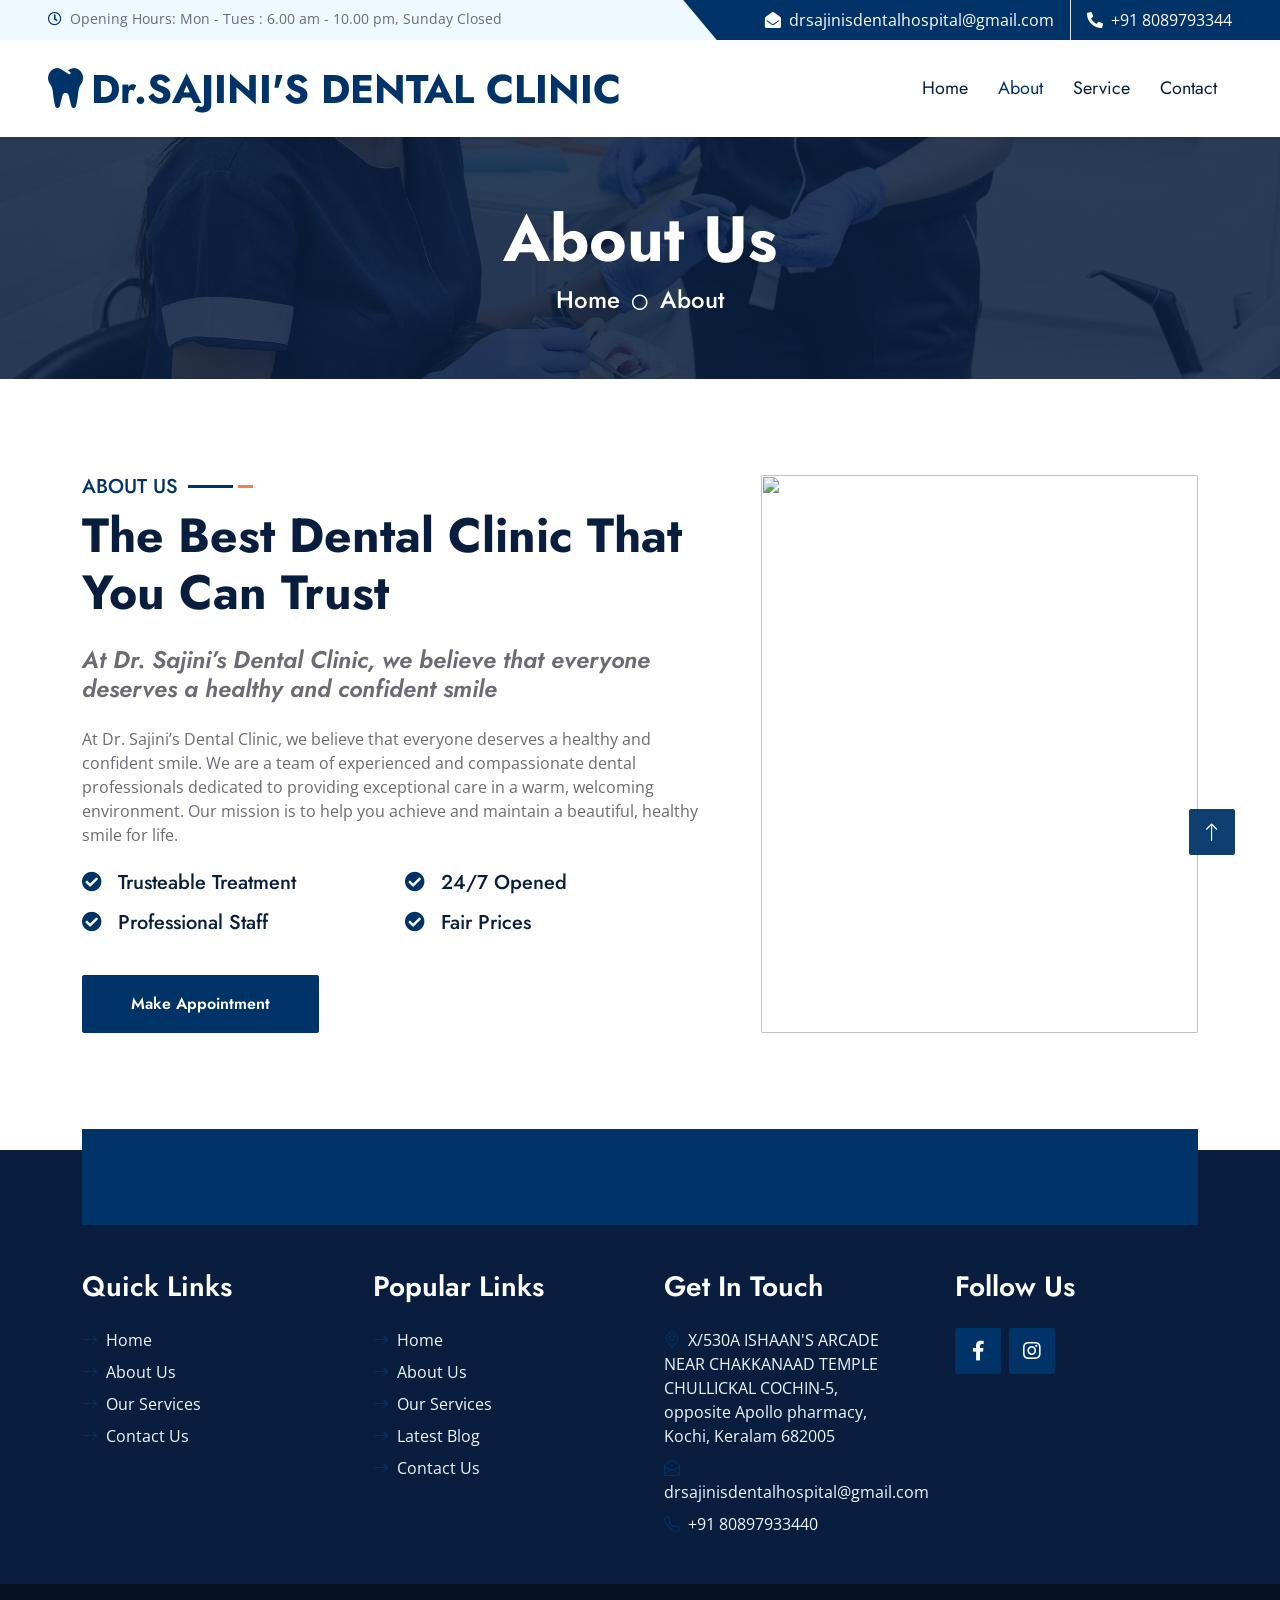
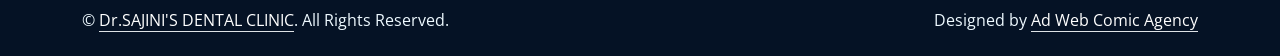
==== about.html @ d495fc93 "Add files via upload" ====
<!DOCTYPE html>
<html lang="en">

<head>
    <meta charset="utf-8">
    <title>Dr.SAJINI'S DENTAL CLINIC - Dental Clinic </title>
    <meta content="width=device-width, initial-scale=1.0" name="viewport">
    <meta content="Free HTML Templates" name="keywords">
    <meta content="Free HTML Templates" name="description">

    <!-- Favicon -->
    <link href="img/favicon.ico" rel="icon">

    <!-- Google Web Fonts -->
    <link rel="preconnect" href="https://fonts.gstatic.com">
    <link href="https://fonts.googleapis.com/css2?family=Jost:wght@500;600;700&family=Open+Sans:wght@400;600&display=swap" rel="stylesheet"> 

    <!-- Icon Font Stylesheet -->
    <link href="https://cdnjs.cloudflare.com/ajax/libs/font-awesome/5.10.0/css/all.min.css" rel="stylesheet">
    <link href="https://cdn.jsdelivr.net/npm/bootstrap-icons@1.4.1/font/bootstrap-icons.css" rel="stylesheet">

    <!-- Libraries Stylesheet -->
    <link href="lib/animate/animate.min.css" rel="stylesheet">

    <!-- Customized Bootstrap Stylesheet -->
    <link href="css/bootstrap.min.css" rel="stylesheet">

    <!-- Template Stylesheet -->
    <link href="css/style.css" rel="stylesheet">
</head>

<body>
    <!-- Spinner Start -->
    <div id="spinner" class="show bg-white position-fixed translate-middle w-100 vh-100 top-50 start-50 d-flex align-items-center justify-content-center">
        <div class="spinner-grow text-primary m-1" role="status">
            <span class="sr-only">Loading...</span>
        </div>
        <div class="spinner-grow text-dark m-1" role="status">
            <span class="sr-only">Loading...</span>
        </div>
        <div class="spinner-grow text-secondary m-1" role="status">
            <span class="sr-only">Loading...</span>
        </div>
    </div>
    <!-- Spinner End -->


    <!-- Topbar Start -->
    <div class="container-fluid bg-light ps-5 pe-0 d-none d-lg-block">
        <div class="row gx-0">
            <div class="col-md-6 text-center text-lg-start mb-2 mb-lg-0">
                <div class="d-inline-flex align-items-center">
                    <small class="py-2"><i class="far fa-clock text-primary me-2"></i>Opening Hours: Mon - Tues : 6.00 am - 10.00 pm, Sunday Closed </small>
                </div>
            </div>
            <div class="col-md-6 text-center text-lg-end">
                <div class="position-relative d-inline-flex align-items-center bg-primary text-white top-shape px-5">
                    <div class="me-3 pe-3 border-end py-2">
                        <p class="m-0"><i class="fa fa-envelope-open me-2"></i>drsajinisdentalhospital@gmail.com</p>
                    </div>
                    <div class="py-2">
                        <p class="m-0"><i class="fa fa-phone-alt me-2"></i>+91 8089793344</p>
                    </div>
                </div>
            </div>
        </div>
    </div>
    <!-- Topbar End -->


    <!-- Navbar Start -->
    <nav class="navbar navbar-expand-lg bg-white navbar-light shadow-sm px-5 py-3 py-lg-0">
        <a href="index.html" class="navbar-brand p-0">
            <h1 class="m-0 text-primary"><i class="fa fa-tooth me-2"></i>Dr.SAJINI'S DENTAL CLINIC</h1>
        </a>
        <button class="navbar-toggler" type="button" data-bs-toggle="collapse" data-bs-target="#navbarCollapse">
            <span class="navbar-toggler-icon"></span>
        </button>
        <div class="collapse navbar-collapse" id="navbarCollapse">
            <div class="navbar-nav ms-auto py-0">
                <a href="index.html" class="nav-item nav-link">Home</a>
                <a href="about.html" class="nav-item nav-link active">About</a>
                <a href="service.html" class="nav-item nav-link">Service</a>
                   
                <a href="contact.html" class="nav-item nav-link">Contact</a>
            </div>
               
        </div>
    </nav>
    <!-- Navbar End -->


    <!-- Hero Start -->
    <div class="container-fluid bg-primary py-5 hero-header mb-5">
        <div class="row py-3">
            <div class="col-12 text-center">
                <h1 class="display-3 text-white animated zoomIn">About Us</h1>
                <a href="" class="h4 text-white">Home</a>
                <i class="far fa-circle text-white px-2"></i>
                <a href="" class="h4 text-white">About</a>
            </div>
        </div>
    </div>
    <!-- Hero End -->


    <!-- About Start -->
    <div class="container-fluid py-5 wow fadeInUp" data-wow-delay="0.1s">
        <div class="container">
            <div class="row g-5">
                <div class="col-lg-7">
                    <div class="section-title mb-4">
                        <h5 class="position-relative d-inline-block text-primary text-uppercase">About Us</h5>
                        <h1 class="display-5 mb-0">The   Best Dental Clinic That You Can Trust</h1>
                    </div>
                    <h4 class="text-body fst-italic mb-4">At Dr. Sajini’s Dental Clinic, we believe that everyone deserves a healthy and confident smile</h4>
                    <p class="mb-4">At Dr. Sajini’s Dental Clinic, we believe that everyone deserves a healthy and confident smile. We are a team of experienced and compassionate dental professionals dedicated to providing exceptional care in a warm, welcoming environment. Our mission is to help you achieve and maintain a beautiful, healthy smile for life.</p>
                    <div class="row g-3">
                        <div class="col-sm-6 wow zoomIn" data-wow-delay="0.3s">
                            <h5 class="mb-3"><i class="fa fa-check-circle text-primary me-3"></i>Trusteable Treatment</h5>
                            <h5 class="mb-3"><i class="fa fa-check-circle text-primary me-3"></i>Professional Staff</h5>
                        </div>
                        <div class="col-sm-6 wow zoomIn" data-wow-delay="0.6s">
                            <h5 class="mb-3"><i class="fa fa-check-circle text-primary me-3"></i>24/7 Opened</h5>
                            <h5 class="mb-3"><i class="fa fa-check-circle text-primary me-3"></i>Fair Prices</h5>
                        </div>
                    </div>
                    <a href="https://wa.me/918089793344" class="btn btn-primary py-3 px-5 mt-4 wow zoomIn" data-wow-delay="0.6s">Make Appointment</a>
                </div>
                <div class="col-lg-5" style="min-height: 500px;">
                    <div class="position-relative h-100">
                        <img class="position-absolute w-100 h-100 rounded wow zoomIn" data-wow-delay="0.9s" src="img/about.jpg" style="object-fit: cover;">
                    </div>
                </div>
            </div>
        </div>
    </div>
    <!-- About End -->
    
<!-- Newsletter Start -->
<div class="container-fluid position-relative pt-5 wow fadeInUp" data-wow-delay="0.1s" style="z-index: 1;">
    <div class="container">
        <div class="bg-primary p-5">
          
        </div>
    </div>
</div>
<!-- Newsletter End -->
    
    

    <!-- Footer Start -->
    <div class="container-fluid bg-dark text-light py-5 wow fadeInUp" data-wow-delay="0.3s" style="margin-top: -75px;">
        <div class="container pt-5">
            <div class="row g-5 pt-4">
                <div class="col-lg-3 col-md-6">
                    <h3 class="text-white mb-4">Quick Links</h3>
                    <div class="d-flex flex-column justify-content-start">
                        <a class="text-light mb-2" href="#"><i class="bi bi-arrow-right text-primary me-2"></i>Home</a>
                        <a class="text-light mb-2" href="#"><i class="bi bi-arrow-right text-primary me-2"></i>About Us</a>
                        <a class="text-light mb-2" href="#"><i class="bi bi-arrow-right text-primary me-2"></i>Our Services</a>
                       
                        <a class="text-light" href="#"><i class="bi bi-arrow-right text-primary me-2"></i>Contact Us</a>
                    </div>  
                </div>
                <div class="col-lg-3 col-md-6">
                    <h3 class="text-white mb-4">Popular Links</h3>
                    <div class="d-flex flex-column justify-content-start">
                        <a class="text-light mb-2" href="#"><i class="bi bi-arrow-right text-primary me-2"></i>Home</a>
                        <a class="text-light mb-2" href="#"><i class="bi bi-arrow-right text-primary me-2"></i>About Us</a>
                        <a class="text-light mb-2" href="#"><i class="bi bi-arrow-right text-primary me-2"></i>Our Services</a>
                        <a class="text-light mb-2" href="#"><i class="bi bi-arrow-right text-primary me-2"></i>Latest Blog</a>
                        <a class="text-light" href="#"><i class="bi bi-arrow-right text-primary me-2"></i>Contact Us</a>
                    </div>
                </div>
                <div class="col-lg-3 col-md-6">
                    <h3 class="text-white mb-4">Get In Touch</h3>
                    <p class="mb-2"><i class="bi bi-geo-alt text-primary me-2"></i>X/530A ISHAAN'S ARCADE NEAR CHAKKANAAD TEMPLE CHULLICKAL COCHIN-5, opposite Apollo pharmacy, Kochi, Keralam 682005</p>
                    <p class="mb-2"><i class="bi bi-envelope-open text-primary me-2"></i>drsajinisdentalhospital@gmail.com</p>
                    <p class="mb-0"><i class="bi bi-telephone text-primary me-2"></i>+91 80897933440</p>
                </div>
                <div class="col-lg-3 col-md-6">
                    <h3 class="text-white mb-4">Follow Us</h3>
                    <div class="d-flex">
                             
                        <a class="btn btn-lg btn-primary btn-lg-square rounded me-2" href="https://www.facebook.com/share/p/1PBkSRDroV/"><i class="fab fa-facebook-f fw-normal"></i></a>
                                   
                        <a class="btn btn-lg btn-primary btn-lg-square rounded" href="https://www.instagram.com/dr_sajinis_dentalclinic"><i class="fab fa-instagram fw-normal"></i></a>
                    </div>
                </div>
            </div>
        </div>
    </div>
    <div class="container-fluid text-light py-4" style="background: #051225;">
        <div class="container">
            <div class="row g-0">
                <div class="col-md-6 text-center text-md-start">
                    <p class="mb-md-0">&copy; <a class="text-white border-bottom" href="#">Dr.SAJINI'S DENTAL CLINIC</a>. All Rights Reserved.</p>
                </div>
                <div class="col-md-6 text-center text-md-end">
                    <!--/*** The author’s attribution link below must remain intact on your website. ***/-->
                    <!--/*** If you wish to remove this credit link, please purchase the Pro Version from https://adwebcomicagency.vercel.app/ . ***/-->
                    <p class="mb-0">Designed by <a class="text-white border-bottom" href="https://adwebcomicagency.vercel.app/">Ad Web Comic Agency</a></p>
                </div>
            </div>
        </div>
    </div>
    <!-- Footer End -->


    <!-- Back to Top -->
    <a href="#" class="btn btn-lg btn-primary btn-lg-square rounded back-to-top"><i class="bi bi-arrow-up"></i></a>


    <!-- JavaScript Libraries -->
    <script src="https://code.jquery.com/jquery-3.4.1.min.js"></script>
    <script src="https://cdn.jsdelivr.net/npm/bootstrap@5.0.0/dist/js/bootstrap.bundle.min.js"></script>
    <script src="lib/wow/wow.min.js"></script>
    <script src="lib/easing/easing.min.js"></script>
    <script src="lib/waypoints/waypoints.min.js"></script>

    <!-- Template Javascript -->
    <script src="js/main.js"></script>
</body>

</html>
---- css/style.css ----
/********** Template CSS **********/
:root {
    --primary: #003368;
    --secondary: #F57E57;
    --light: #EEF9FF;
    --dark: #091E3E;
}

h1,
h2,
.font-weight-bold {
    font-weight: 700 !important;
}

h3,
h4,
.font-weight-semi-bold {
    font-weight: 600 !important;
}

h5,
h6,
.font-weight-medium {
    font-weight: 500 !important;
}

.btn {
    font-family: 'Jost', sans-serif;
    font-weight: 600;
    transition: .5s;
}

.btn-primary,
.btn-secondary {
    color: #FFFFFF;
}

.btn-primary:hover {
    background: var(--secondary);
    border-color: var(--secondary);
}

.btn-secondary:hover {
    background: var(--primary);
    border-color: var(--primary);
}

.btn-square {
    width: 36px;
    height: 36px;
}

.btn-sm-square {
    width: 28px;
    height: 28px;
}

.btn-lg-square {
    width: 46px;
    height: 46px;
}

.btn-square,
.btn-sm-square,
.btn-lg-square {
    padding-left: 0;
    padding-right: 0;
    text-align: center;
}

#spinner {
    opacity: 0;
    visibility: hidden;
    transition: opacity .5s ease-out, visibility 0s linear .5s;
    z-index: 99999;
}

#spinner.show {
    transition: opacity .5s ease-out, visibility 0s linear 0s;
    visibility: visible;
    opacity: 1;
}

.back-to-top {
    position: fixed;
    display: none;
    right: 45px;
    bottom: 45px;
    z-index: 99;
}

.top-shape::before {
    position: absolute;
    content: "";
    width: 35px;
    height: 100%;
    top: 0;
    left: -17px;
    background: var(--primary);
    transform: skew(40deg);
}

.navbar-light .navbar-nav .nav-link {
    font-family: 'Jost', sans-serif;
    padding: 35px 15px;
    font-size: 18px;
    color: var(--dark);
    outline: none;
    transition: .5s;
}

.sticky-top.navbar-light .navbar-nav .nav-link {
    padding: 20px 15px;
}

.navbar-light .navbar-nav .nav-link:hover,
.navbar-light .navbar-nav .nav-link.active {
    color: var(--primary);
}

@media (max-width: 991.98px) {
    .navbar-light .navbar-nav .nav-link,
    .sticky-top.navbar-light .navbar-nav .nav-link {
        padding: 10px 0;
    }
}

.carousel-caption {
    top: 0;
    left: 0;
    right: 0;
    bottom: 0;
    background: rgba(9, 30, 62, .85);
    z-index: 1;
}

@media (max-width: 576px) {
    .carousel-caption h5 {
        font-size: 14px;
        font-weight: 500 !important;
    }

    .carousel-caption h1 {
        font-size: 30px;
        font-weight: 600 !important;
    }
}

.carousel-control-prev,
.carousel-control-next {
    width: 10%;
}

.carousel-control-prev-icon,
.carousel-control-next-icon {
    width: 3rem;
    height: 3rem;
}

.section-title h5::before {
    position: absolute;
    content: "";
    width: 45px;
    height: 3px;
    right: -55px;
    bottom: 11px;
    background: var(--primary);
}

.section-title h5::after {
    position: absolute;
    content: "";
    width: 15px;
    height: 3px;
    right: -75px;
    bottom: 11px;
    background: var(--secondary);
}

.hero-header {
    background: linear-gradient(rgba(9, 30, 62, .85), rgba(9, 30, 62, .85)), url(../img/carousel-1.jpg) center center no-repeat;
    background-size: cover;
}

.service-item img,
.service-item .bg-light,
.service-item .bg-light h5,
.team-item .team-text {
    transition: .5s;
}

.service-item:hover img {
    transform: scale(1.15);
}

.team-item .team-text::after,
.service-item .bg-light::after {
    position: absolute;
    content: "";
    top: 50%;
    bottom: 0;
    left: 15px;
    right: 15px;
    border-radius:100px / 15px;
    box-shadow: 0 0 15px rgba(0, 0, 0, .7);
    opacity: 0;
    transition: .5s;
    z-index: -1;
}

.team-item:hover .team-text::after,
.service-item:hover .bg-light::after {
    opacity: 1;
}
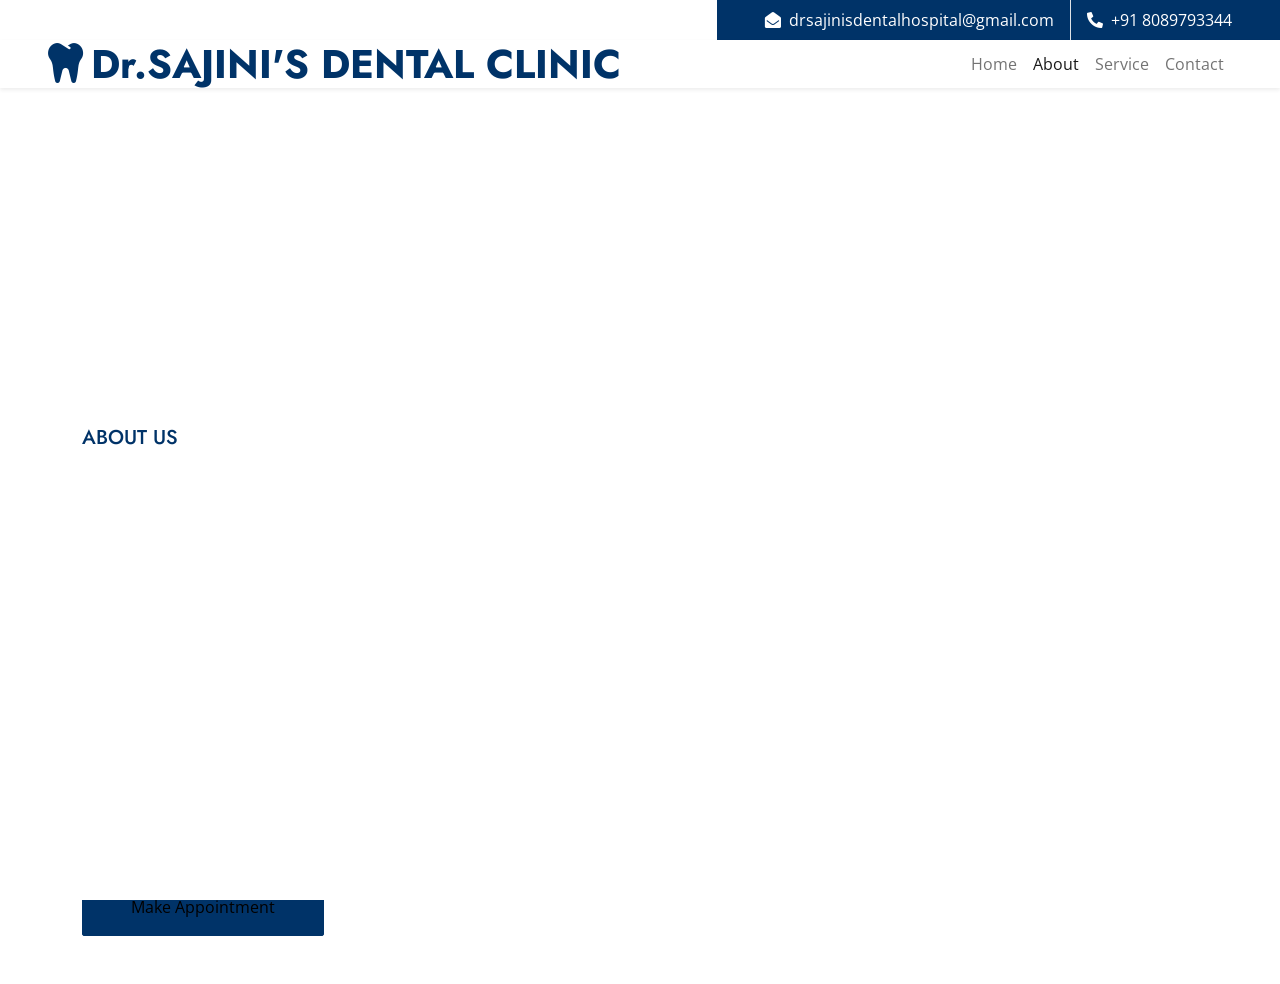
==== commit 9d4487c3: "Improve mobile responsiveness and fix broken image references for the dental clinic site." ====
--- a/about.html
+++ b/about.html
@@ -1,226 +1,148 @@
-<!DOCTYPE html>
-<html lang="en">
-
-<head>
-    <meta charset="utf-8">
-    <title>Dr.SAJINI'S DENTAL CLINIC - Dental Clinic </title>
-    <meta content="width=device-width, initial-scale=1.0" name="viewport">
-    <meta content="Free HTML Templates" name="keywords">
-    <meta content="Free HTML Templates" name="description">
-
-    <!-- Favicon -->
-    <link href="img/favicon.ico" rel="icon">
-
-    <!-- Google Web Fonts -->
-    <link rel="preconnect" href="https://fonts.gstatic.com">
-    <link href="https://fonts.googleapis.com/css2?family=Jost:wght@500;600;700&family=Open+Sans:wght@400;600&display=swap" rel="stylesheet"> 
-
-    <!-- Icon Font Stylesheet -->
-    <link href="https://cdnjs.cloudflare.com/ajax/libs/font-awesome/5.10.0/css/all.min.css" rel="stylesheet">
-    <link href="https://cdn.jsdelivr.net/npm/bootstrap-icons@1.4.1/font/bootstrap-icons.css" rel="stylesheet">
-
-    <!-- Libraries Stylesheet -->
-    <link href="lib/animate/animate.min.css" rel="stylesheet">
-
-    <!-- Customized Bootstrap Stylesheet -->
-    <link href="css/bootstrap.min.css" rel="stylesheet">
-
-    <!-- Template Stylesheet -->
-    <link href="css/style.css" rel="stylesheet">
-</head>
-
-<body>
-    <!-- Spinner Start -->
-    <div id="spinner" class="show bg-white position-fixed translate-middle w-100 vh-100 top-50 start-50 d-flex align-items-center justify-content-center">
-        <div class="spinner-grow text-primary m-1" role="status">
-            <span class="sr-only">Loading...</span>
-        </div>
-        <div class="spinner-grow text-dark m-1" role="status">
-            <span class="sr-only">Loading...</span>
-        </div>
-        <div class="spinner-grow text-secondary m-1" role="status">
-            <span class="sr-only">Loading...</span>
-        </div>
-    </div>
-    <!-- Spinner End -->
-
-
-    <!-- Topbar Start -->
-    <div class="container-fluid bg-light ps-5 pe-0 d-none d-lg-block">
-        <div class="row gx-0">
-            <div class="col-md-6 text-center text-lg-start mb-2 mb-lg-0">
-                <div class="d-inline-flex align-items-center">
-                    <small class="py-2"><i class="far fa-clock text-primary me-2"></i>Opening Hours: Mon - Tues : 6.00 am - 10.00 pm, Sunday Closed </small>
-                </div>
-            </div>
-            <div class="col-md-6 text-center text-lg-end">
-                <div class="position-relative d-inline-flex align-items-center bg-primary text-white top-shape px-5">
-                    <div class="me-3 pe-3 border-end py-2">
-                        <p class="m-0"><i class="fa fa-envelope-open me-2"></i>drsajinisdentalhospital@gmail.com</p>
-                    </div>
-                    <div class="py-2">
-                        <p class="m-0"><i class="fa fa-phone-alt me-2"></i>+91 8089793344</p>
-                    </div>
-                </div>
-            </div>
-        </div>
-    </div>
-    <!-- Topbar End -->
-
-
-    <!-- Navbar Start -->
-    <nav class="navbar navbar-expand-lg bg-white navbar-light shadow-sm px-5 py-3 py-lg-0">
-        <a href="index.html" class="navbar-brand p-0">
-            <h1 class="m-0 text-primary"><i class="fa fa-tooth me-2"></i>Dr.SAJINI'S DENTAL CLINIC</h1>
-        </a>
-        <button class="navbar-toggler" type="button" data-bs-toggle="collapse" data-bs-target="#navbarCollapse">
-            <span class="navbar-toggler-icon"></span>
-        </button>
-        <div class="collapse navbar-collapse" id="navbarCollapse">
-            <div class="navbar-nav ms-auto py-0">
-                <a href="index.html" class="nav-item nav-link">Home</a>
-                <a href="about.html" class="nav-item nav-link active">About</a>
-                <a href="service.html" class="nav-item nav-link">Service</a>
-                   
-                <a href="contact.html" class="nav-item nav-link">Contact</a>
-            </div>
-               
-        </div>
-    </nav>
-    <!-- Navbar End -->
-
-
-    <!-- Hero Start -->
-    <div class="container-fluid bg-primary py-5 hero-header mb-5">
-        <div class="row py-3">
-            <div class="col-12 text-center">
-                <h1 class="display-3 text-white animated zoomIn">About Us</h1>
-                <a href="" class="h4 text-white">Home</a>
-                <i class="far fa-circle text-white px-2"></i>
-                <a href="" class="h4 text-white">About</a>
-            </div>
-        </div>
-    </div>
-    <!-- Hero End -->
-
-
-    <!-- About Start -->
-    <div class="container-fluid py-5 wow fadeInUp" data-wow-delay="0.1s">
-        <div class="container">
-            <div class="row g-5">
-                <div class="col-lg-7">
-                    <div class="section-title mb-4">
-                        <h5 class="position-relative d-inline-block text-primary text-uppercase">About Us</h5>
-                        <h1 class="display-5 mb-0">The   Best Dental Clinic That You Can Trust</h1>
-                    </div>
-                    <h4 class="text-body fst-italic mb-4">At Dr. Sajini’s Dental Clinic, we believe that everyone deserves a healthy and confident smile</h4>
-                    <p class="mb-4">At Dr. Sajini’s Dental Clinic, we believe that everyone deserves a healthy and confident smile. We are a team of experienced and compassionate dental professionals dedicated to providing exceptional care in a warm, welcoming environment. Our mission is to help you achieve and maintain a beautiful, healthy smile for life.</p>
-                    <div class="row g-3">
-                        <div class="col-sm-6 wow zoomIn" data-wow-delay="0.3s">
-                            <h5 class="mb-3"><i class="fa fa-check-circle text-primary me-3"></i>Trusteable Treatment</h5>
-                            <h5 class="mb-3"><i class="fa fa-check-circle text-primary me-3"></i>Professional Staff</h5>
-                        </div>
-                        <div class="col-sm-6 wow zoomIn" data-wow-delay="0.6s">
-                            <h5 class="mb-3"><i class="fa fa-check-circle text-primary me-3"></i>24/7 Opened</h5>
-                            <h5 class="mb-3"><i class="fa fa-check-circle text-primary me-3"></i>Fair Prices</h5>
-                        </div>
-                    </div>
-                    <a href="https://wa.me/918089793344" class="btn btn-primary py-3 px-5 mt-4 wow zoomIn" data-wow-delay="0.6s">Make Appointment</a>
-                </div>
-                <div class="col-lg-5" style="min-height: 500px;">
-                    <div class="position-relative h-100">
-                        <img class="position-absolute w-100 h-100 rounded wow zoomIn" data-wow-delay="0.9s" src="img/about.jpg" style="object-fit: cover;">
-                    </div>
-                </div>
-            </div>
-        </div>
-    </div>
-    <!-- About End -->
-    
-<!-- Newsletter Start -->
-<div class="container-fluid position-relative pt-5 wow fadeInUp" data-wow-delay="0.1s" style="z-index: 1;">
-    <div class="container">
-        <div class="bg-primary p-5">
-          
-        </div>
-    </div>
-</div>
-<!-- Newsletter End -->
-    
-    
-
-    <!-- Footer Start -->
-    <div class="container-fluid bg-dark text-light py-5 wow fadeInUp" data-wow-delay="0.3s" style="margin-top: -75px;">
-        <div class="container pt-5">
-            <div class="row g-5 pt-4">
-                <div class="col-lg-3 col-md-6">
-                    <h3 class="text-white mb-4">Quick Links</h3>
-                    <div class="d-flex flex-column justify-content-start">
-                        <a class="text-light mb-2" href="#"><i class="bi bi-arrow-right text-primary me-2"></i>Home</a>
-                        <a class="text-light mb-2" href="#"><i class="bi bi-arrow-right text-primary me-2"></i>About Us</a>
-                        <a class="text-light mb-2" href="#"><i class="bi bi-arrow-right text-primary me-2"></i>Our Services</a>
-                       
-                        <a class="text-light" href="#"><i class="bi bi-arrow-right text-primary me-2"></i>Contact Us</a>
-                    </div>  
-                </div>
-                <div class="col-lg-3 col-md-6">
-                    <h3 class="text-white mb-4">Popular Links</h3>
-                    <div class="d-flex flex-column justify-content-start">
-                        <a class="text-light mb-2" href="#"><i class="bi bi-arrow-right text-primary me-2"></i>Home</a>
-                        <a class="text-light mb-2" href="#"><i class="bi bi-arrow-right text-primary me-2"></i>About Us</a>
-                        <a class="text-light mb-2" href="#"><i class="bi bi-arrow-right text-primary me-2"></i>Our Services</a>
-                        <a class="text-light mb-2" href="#"><i class="bi bi-arrow-right text-primary me-2"></i>Latest Blog</a>
-                        <a class="text-light" href="#"><i class="bi bi-arrow-right text-primary me-2"></i>Contact Us</a>
-                    </div>
-                </div>
-                <div class="col-lg-3 col-md-6">
-                    <h3 class="text-white mb-4">Get In Touch</h3>
-                    <p class="mb-2"><i class="bi bi-geo-alt text-primary me-2"></i>X/530A ISHAAN'S ARCADE NEAR CHAKKANAAD TEMPLE CHULLICKAL COCHIN-5, opposite Apollo pharmacy, Kochi, Keralam 682005</p>
-                    <p class="mb-2"><i class="bi bi-envelope-open text-primary me-2"></i>drsajinisdentalhospital@gmail.com</p>
-                    <p class="mb-0"><i class="bi bi-telephone text-primary me-2"></i>+91 80897933440</p>
-                </div>
-                <div class="col-lg-3 col-md-6">
-                    <h3 class="text-white mb-4">Follow Us</h3>
-                    <div class="d-flex">
-                             
-                        <a class="btn btn-lg btn-primary btn-lg-square rounded me-2" href="https://www.facebook.com/share/p/1PBkSRDroV/"><i class="fab fa-facebook-f fw-normal"></i></a>
-                                   
-                        <a class="btn btn-lg btn-primary btn-lg-square rounded" href="https://www.instagram.com/dr_sajinis_dentalclinic"><i class="fab fa-instagram fw-normal"></i></a>
-                    </div>
-                </div>
-            </div>
-        </div>
-    </div>
-    <div class="container-fluid text-light py-4" style="background: #051225;">
-        <div class="container">
-            <div class="row g-0">
-                <div class="col-md-6 text-center text-md-start">
-                    <p class="mb-md-0">&copy; <a class="text-white border-bottom" href="#">Dr.SAJINI'S DENTAL CLINIC</a>. All Rights Reserved.</p>
-                </div>
-                <div class="col-md-6 text-center text-md-end">
-                    <!--/*** The author’s attribution link below must remain intact on your website. ***/-->
-                    <!--/*** If you wish to remove this credit link, please purchase the Pro Version from https://adwebcomicagency.vercel.app/ . ***/-->
-                    <p class="mb-0">Designed by <a class="text-white border-bottom" href="https://adwebcomicagency.vercel.app/">Ad Web Comic Agency</a></p>
-                </div>
-            </div>
-        </div>
-    </div>
-    <!-- Footer End -->
-
-
-    <!-- Back to Top -->
-    <a href="#" class="btn btn-lg btn-primary btn-lg-square rounded back-to-top"><i class="bi bi-arrow-up"></i></a>
-
-
-    <!-- JavaScript Libraries -->
-    <script src="https://code.jquery.com/jquery-3.4.1.min.js"></script>
-    <script src="https://cdn.jsdelivr.net/npm/bootstrap@5.0.0/dist/js/bootstrap.bundle.min.js"></script>
-    <script src="lib/wow/wow.min.js"></script>
-    <script src="lib/easing/easing.min.js"></script>
-    <script src="lib/waypoints/waypoints.min.js"></script>
-
-    <!-- Template Javascript -->
-    <script src="js/main.js"></script>
-</body>
-
-</html>+<!DOCTYPE html>
+<html lang="en">
+
+<head>
+    <meta charset="utf-8">
+    <title>Dr.SAJINI'S DENTAL CLINIC - Dental Clinic </title>
+    <meta content="width=device-width, initial-scale=1.0" name="viewport">
+    <meta content="Free HTML Templates" name="keywords">
+    <meta content="Free HTML Templates" name="description">
+
+    <!-- Favicon -->
+    <link href="img/favicon.ico" rel="icon">
+
+    <!-- Google Web Fonts -->
+    <link rel="preconnect" href="https://fonts.gstatic.com">
+    <link href="https://fonts.googleapis.com/css2?family=Jost:wght@500;600;700&family=Open+Sans:wght@400;600&display=swap" rel="stylesheet"> 
+
+    <!-- Icon Font Stylesheet -->
+    <link href="https://cdnjs.cloudflare.com/ajax/libs/font-awesome/5.10.0/css/all.min.css" rel="stylesheet">
+    <link href="https://cdn.jsdelivr.net/npm/bootstrap-icons@1.4.1/font/bootstrap-icons.css" rel="stylesheet">
+
+    <!-- Libraries Stylesheet -->
+    <link href="lib/animate/animate.min.css" rel="stylesheet">
+
+    <!-- Customized Bootstrap Stylesheet -->
+    <link href="css/bootstrap.min.css" rel="stylesheet">
+
+    <!-- Template Stylesheet -->
+    <link href="css/style.css" rel="stylesheet">
+</head>
+
+<body>
+    <!-- Spinner Start -->
+    <div id="spinner" class="show bg-white position-fixed translate-middle w-100 vh-100 top-50 start-50 d-flex align-items-center justify-content-center">
+        <div class="spinner-grow text-primary m-1" role="status">
+            <span class="sr-only">Loading...</span>
+        </div>
+        <div class="spinner-grow text-dark m-1" role="status">
+            <span class="sr-only">Loading...</span>
+        </div>
+        <div class="spinner-grow text-secondary m-1" role="status">
+            <span class="sr-only">Loading...</span>
+        </div>
+    </div>
+    <!-- Spinner End -->
+
+
+    <!-- Topbar Start -->
+    <div class="container-fluid bg-light ps-5 pe-0 d-none d-lg-block">
+        <div class="row gx-0">
+            <div class="col-md-6 text-center text-lg-start mb-2 mb-lg-0">
+                <div class="d-inline-flex align-items-center">
+                    <small class="py-2"><i class="far fa-clock text-primary me-2"></i>Opening Hours: Mon - Tues : 6.00 am - 10.00 pm, Sunday Closed </small>
+                </div>
+            </div>
+            <div class="col-md-6 text-center text-lg-end">
+                <div class="position-relative d-inline-flex align-items-center bg-primary text-white top-shape px-5">
+                    <div class="me-3 pe-3 border-end py-2">
+                        <p class="m-0"><i class="fa fa-envelope-open me-2"></i>drsajinisdentalhospital@gmail.com</p>
+                    </div>
+                    <div class="py-2">
+                        <p class="m-0"><i class="fa fa-phone-alt me-2"></i>+91 8089793344</p>
+                    </div>
+                </div>
+            </div>
+        </div>
+    </div>
+    <!-- Topbar End -->
+
+
+    <!-- Navbar Start -->
+    <nav class="navbar navbar-expand-lg bg-white navbar-light shadow-sm px-5 py-3 py-lg-0">
+        <a href="index.html" class="navbar-brand p-0">
+            <h1 class="m-0 text-primary"><i class="fa fa-tooth me-2"></i>Dr.SAJINI'S DENTAL CLINIC</h1>
+        </a>
+        <button class="navbar-toggler" type="button" data-bs-toggle="collapse" data-bs-target="#navbarCollapse" aria-label="Toggle navigation">
+            <span class="navbar-toggler-icon"></span>
+        </button>
+        <div class="collapse navbar-collapse" id="navbarCollapse">
+            <div class="navbar-nav ms-auto py-0">
+                <a href="index.html" class="nav-item nav-link">Home</a>
+                <a href="about.html" class="nav-item nav-link active">About</a>
+                <a href="service.html" class="nav-item nav-link">Service</a>
+
+                <a href="contact.html" class="nav-item nav-link">Contact</a>
+            </div>
+
+        </div>
+    </nav>
+    <!-- Navbar End -->
+
+
+    <!-- Hero Start -->
+    <div class="container-fluid bg-primary py-5 hero-header mb-5">
+        <div class="row py-3">
+            <div class="col-12 text-center">
+                <h1 class="display-3 text-white animated zoomIn">About Us</h1>
+                <a href="index.html" class="h4 text-white">Home</a>
+                <i class="far fa-circle text-white px-2"></i>
+                <a href="about.html" class="h4 text-white">About</a>
+            </div>
+        </div>
+    </div>
+    <!-- Hero End -->
+
+
+    <!-- About Start -->
+    <div class="container-fluid py-5 wow fadeInUp" data-wow-delay="0.1s">
+        <div class="container">
+            <div class="row g-5 align-items-center">
+                <div class="col-lg-7">
+                    <div class="section-title mb-4">
+                        <h5 class="position-relative d-inline-block text-primary text-uppercase">About Us</h5>
+                        <h1 class="display-5 mb-0">The Best Dental Clinic That You Can Trust</h1>
+                    </div>
+                    <h4 class="text-body fst-italic mb-4">At Dr. Sajini’s Dental Clinic, we believe that everyone deserves a healthy and confident smile</h4>
+                    <p class="mb-4">At Dr. Sajini’s Dental Clinic, we believe that everyone deserves a healthy and confident smile. We are a team of experienced and compassionate dental professionals dedicated to providing gentle, personalized care for the entire family.</p>
+                    <div class="row g-3">
+                        <div class="col-sm-6 wow zoomIn" data-wow-delay="0.3s">
+                            <h5 class="mb-3"><i class="fa fa-check-circle text-primary me-3"></i>Trusteable Treatment</h5>
+                            <h5 class="mb-3"><i class="fa fa-check-circle text-primary me-3"></i>Professional Staff</h5>
+                        </div>
+                        <div class="col-sm-6 wow zoomIn" data-wow-delay="0.6s">
+                            <h5 class="mb-3"><i class="fa fa-check-circle text-primary me-3"></i>24/7 Opened</h5>
+                            <h5 class="mb-3"><i class="fa fa-check-circle text-primary me-3"></i>Fair Prices</h5>
+                        </div>
+                    </div>
+                    <a href="https://wa.me/918089793344" class="btn btn-primary py-3 px-5 mt-4 wow zoomIn" data-wow-delay="0.6s">Make Appointment</a>
+                </div>
+                <div class="col-lg-5" style="min-height: 500px;">
+                    <div class="position-relative h-100">
+                        <img class="position-absolute w-100 h-100 rounded wow zoomIn" data-wow-delay="0.9s" src="img/about.JPG" style="object-fit: cover;" alt="Dental clinic team" loading="lazy">
+                    </div>
+                </div>
+            </div>
+        </div>
+    </div>
+    <!-- About End -->
+
+    <script src="https://code.jquery.com/jquery-3.4.1.min.js"></script>
+    <script src="https://cdn.jsdelivr.net/npm/bootstrap@5.0.0/dist/js/bootstrap.bundle.min.js"></script>
+    <script src="lib/wow/wow.min.js"></script>
+    <script src="lib/easing/easing.min.js"></script>
+    <script src="lib/waypoints/waypoints.min.js"></script>
+    <script src="js/main.js"></script>
+</body>
+
+</html>
--- a/css/style.css
+++ b/css/style.css
@@ -1,214 +1,144 @@
-/********** Template CSS **********/
-:root {
-    --primary: #003368;
-    --secondary: #F57E57;
-    --light: #EEF9FF;
-    --dark: #091E3E;
-}
-
-h1,
-h2,
-.font-weight-bold {
-    font-weight: 700 !important;
-}
-
-h3,
-h4,
-.font-weight-semi-bold {
-    font-weight: 600 !important;
-}
-
-h5,
-h6,
-.font-weight-medium {
-    font-weight: 500 !important;
-}
-
-.btn {
-    font-family: 'Jost', sans-serif;
-    font-weight: 600;
-    transition: .5s;
-}
-
-.btn-primary,
-.btn-secondary {
-    color: #FFFFFF;
-}
-
-.btn-primary:hover {
-    background: var(--secondary);
-    border-color: var(--secondary);
-}
-
-.btn-secondary:hover {
-    background: var(--primary);
-    border-color: var(--primary);
-}
-
-.btn-square {
-    width: 36px;
-    height: 36px;
-}
-
-.btn-sm-square {
-    width: 28px;
-    height: 28px;
-}
-
-.btn-lg-square {
-    width: 46px;
-    height: 46px;
-}
-
-.btn-square,
-.btn-sm-square,
-.btn-lg-square {
-    padding-left: 0;
-    padding-right: 0;
-    text-align: center;
-}
-
-#spinner {
-    opacity: 0;
-    visibility: hidden;
-    transition: opacity .5s ease-out, visibility 0s linear .5s;
-    z-index: 99999;
-}
-
-#spinner.show {
-    transition: opacity .5s ease-out, visibility 0s linear 0s;
-    visibility: visible;
-    opacity: 1;
-}
-
-.back-to-top {
-    position: fixed;
-    display: none;
-    right: 45px;
-    bottom: 45px;
-    z-index: 99;
-}
-
-.top-shape::before {
-    position: absolute;
-    content: "";
-    width: 35px;
-    height: 100%;
-    top: 0;
-    left: -17px;
-    background: var(--primary);
-    transform: skew(40deg);
-}
-
-.navbar-light .navbar-nav .nav-link {
-    font-family: 'Jost', sans-serif;
-    padding: 35px 15px;
-    font-size: 18px;
-    color: var(--dark);
-    outline: none;
-    transition: .5s;
-}
-
-.sticky-top.navbar-light .navbar-nav .nav-link {
-    padding: 20px 15px;
-}
-
-.navbar-light .navbar-nav .nav-link:hover,
-.navbar-light .navbar-nav .nav-link.active {
-    color: var(--primary);
-}
-
-@media (max-width: 991.98px) {
-    .navbar-light .navbar-nav .nav-link,
-    .sticky-top.navbar-light .navbar-nav .nav-link {
-        padding: 10px 0;
-    }
-}
-
-.carousel-caption {
-    top: 0;
-    left: 0;
-    right: 0;
-    bottom: 0;
-    background: rgba(9, 30, 62, .85);
-    z-index: 1;
-}
-
-@media (max-width: 576px) {
-    .carousel-caption h5 {
-        font-size: 14px;
-        font-weight: 500 !important;
-    }
-
-    .carousel-caption h1 {
-        font-size: 30px;
-        font-weight: 600 !important;
-    }
-}
-
-.carousel-control-prev,
-.carousel-control-next {
-    width: 10%;
-}
-
-.carousel-control-prev-icon,
-.carousel-control-next-icon {
-    width: 3rem;
-    height: 3rem;
-}
-
-.section-title h5::before {
-    position: absolute;
-    content: "";
-    width: 45px;
-    height: 3px;
-    right: -55px;
-    bottom: 11px;
-    background: var(--primary);
-}
-
-.section-title h5::after {
-    position: absolute;
-    content: "";
-    width: 15px;
-    height: 3px;
-    right: -75px;
-    bottom: 11px;
-    background: var(--secondary);
-}
-
-.hero-header {
-    background: linear-gradient(rgba(9, 30, 62, .85), rgba(9, 30, 62, .85)), url(../img/carousel-1.jpg) center center no-repeat;
-    background-size: cover;
-}
-
-.service-item img,
-.service-item .bg-light,
-.service-item .bg-light h5,
-.team-item .team-text {
-    transition: .5s;
-}
-
-.service-item:hover img {
-    transform: scale(1.15);
-}
-
-.team-item .team-text::after,
-.service-item .bg-light::after {
-    position: absolute;
-    content: "";
-    top: 50%;
-    bottom: 0;
-    left: 15px;
-    right: 15px;
-    border-radius:100px / 15px;
-    box-shadow: 0 0 15px rgba(0, 0, 0, .7);
-    opacity: 0;
-    transition: .5s;
-    z-index: -1;
-}
-
-.team-item:hover .team-text::after,
-.service-item:hover .bg-light::after {
-    opacity: 1;
-}+ /********** Template CSS **********/
+ :root {
+     --primary: #003368;
+     --secondary: #F57E57;
+     --light: #EEF9FF;
+     --dark: #091E3E;
+ }
++
++img,
++iframe,
++video,
++svg {
++    display: block;
++    max-width: 100%;
++    height: auto;
++}
++
++body {
++    overflow-x: hidden;
++}
++
++.navbar-brand {
++    white-space: normal;
++}
++
++.navbar-brand h1 {
++    font-size: clamp(1.1rem, 2vw, 2rem);
++    line-height: 1.2;
++    word-break: break-word;
++}
++
++.carousel-caption .p-3 {
++    max-width: 900px;
++    padding: 1.25rem !important;
++}
++
++.btn {
++    white-space: normal;
++}
+ 
+ h1,
+ h2,
+ .font-weight-bold {
+     font-weight: 700 !important;
+ }
+@@
+ .hero-header {
+     background: linear-gradient(rgba(9, 30, 62, .85), rgba(9, 30, 62, .85)), url(../img/carousel-1.jpg) center center no-repeat;
+     background-size: cover;
+ }
+@@
+ .team-item:hover .team-text::after,
+ .service-item:hover .bg-light::after {
+     opacity: 1;
+ }
++
++@media (max-width: 991.98px) {
++    .navbar {
++        padding: 1rem 0.75rem;
++    }
++
++    .navbar-brand {
++        width: 100%;
++    }
++
++    .navbar-light .navbar-nav .nav-link,
++    .sticky-top.navbar-light .navbar-nav .nav-link {
++        padding: 10px 0;
++    }
++
++    .top-shape {
++        display: none;
++    }
++
++    .carousel-caption {
++        padding: 0.75rem;
++    }
++}
++
++@media (max-width: 767.98px) {
++    .navbar-brand h1 {
++        font-size: 1.1rem;
++    }
++
++    .display-1 {
++        font-size: clamp(2.1rem, 9vw, 3.5rem) !important;
++    }
++
++    .display-5,
++    .display-6 {
++        font-size: clamp(1.8rem, 7vw, 2.8rem) !important;
++    }
++
++    .carousel-caption .p-3 {
++        padding: 0.75rem !important;
++    }
++
++    .carousel-caption .btn {
++        display: block;
++        width: 100%;
++        margin: 0 0 0.75rem 0 !important;
++    }
++
++    .section-title h5 {
++        font-size: 0.9rem;
++    }
++
++    .service-item .bg-light,
++    .team-item .team-text {
++        box-shadow: none;
++    }
++
++    .back-to-top {
++        right: 20px;
++        bottom: 20px;
++    }
++}
++
++@media (max-width: 575.98px) {
++    .container-fluid.bg-light.ps-5.pe-0.d-none.d-lg-block {
++        display: none !important;
++    }
++
++    .carousel-caption h5 {
++        font-size: 0.9rem;
++    }
++
++    .carousel-caption h1 {
++        font-size: clamp(1.7rem, 8vw, 2.6rem) !important;
++    }
++
++    .nav-item {
++        font-size: 0.95rem;
++    }
++
++    .btn {
++        padding: 0.7rem 1rem !important;
++        font-size: 0.95rem;
++    }
++
++    .service-item img {
++        height: 200px !important;
++    }
++}
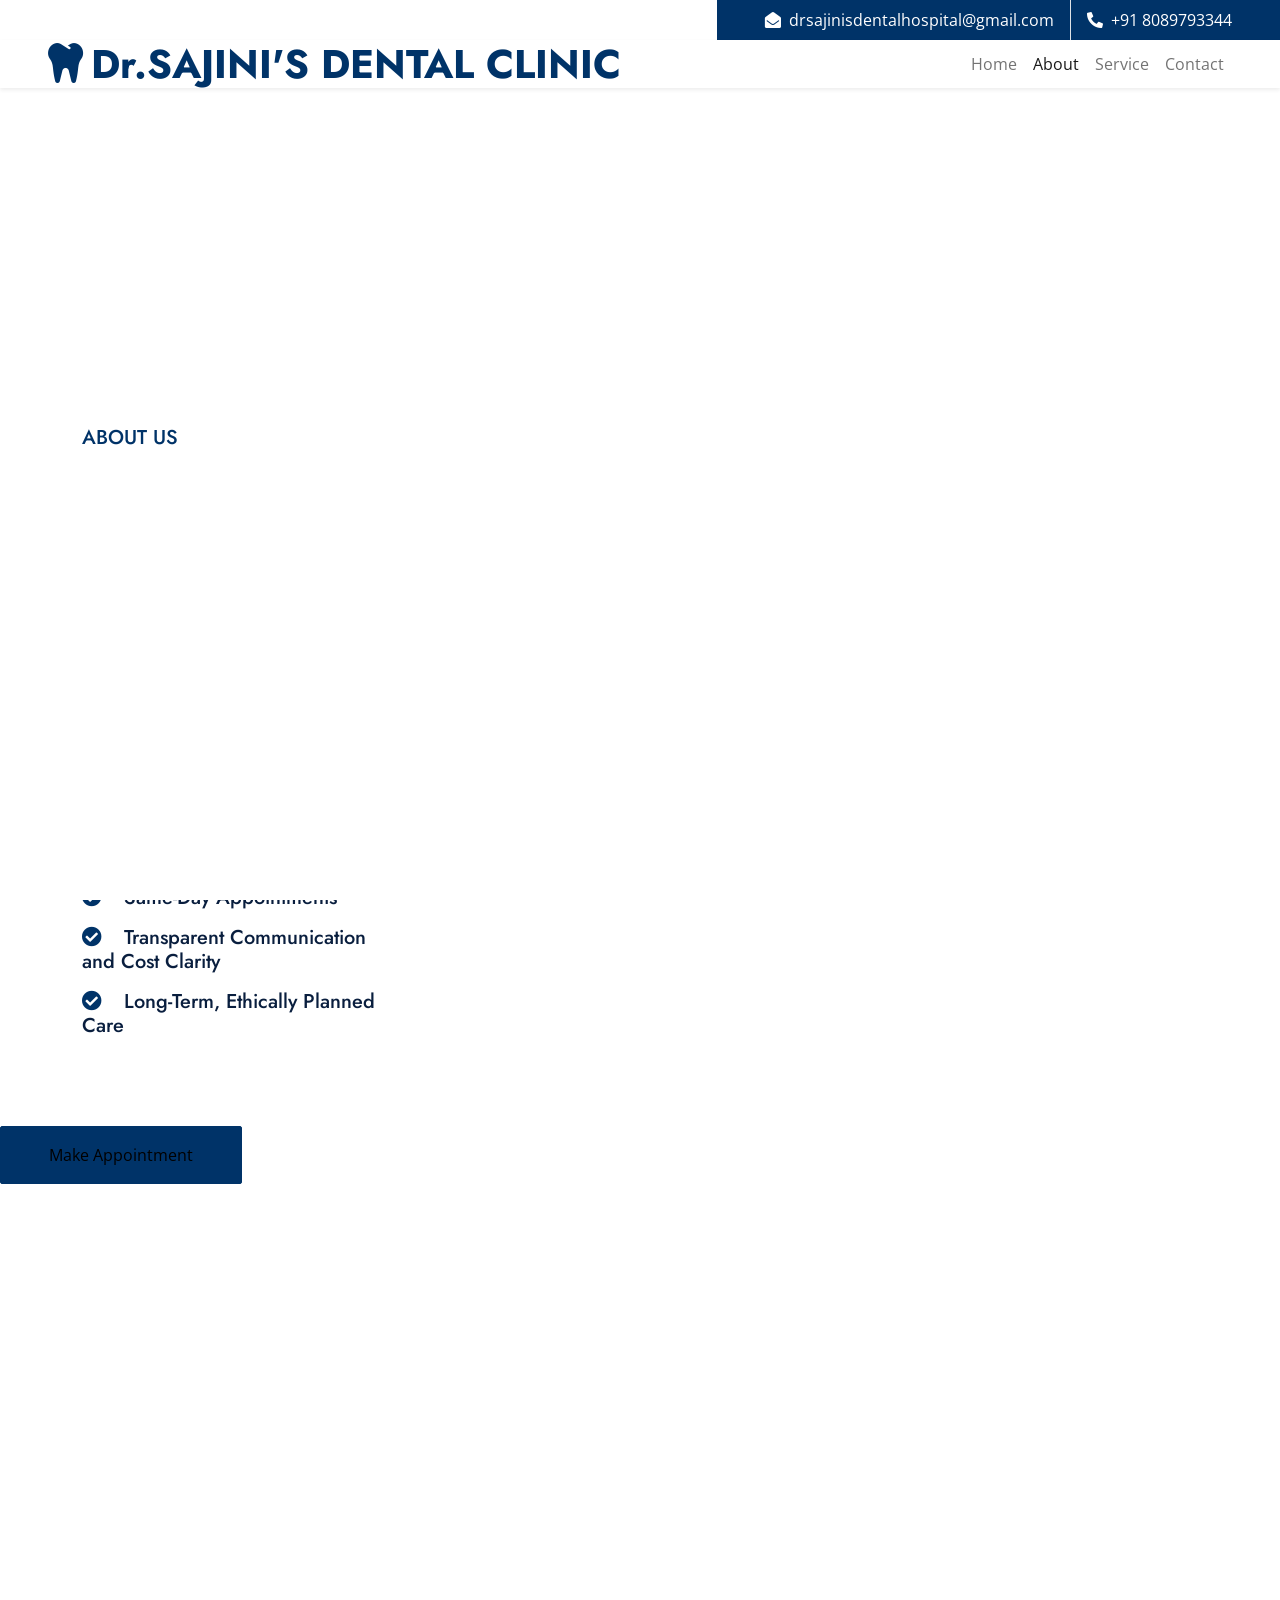
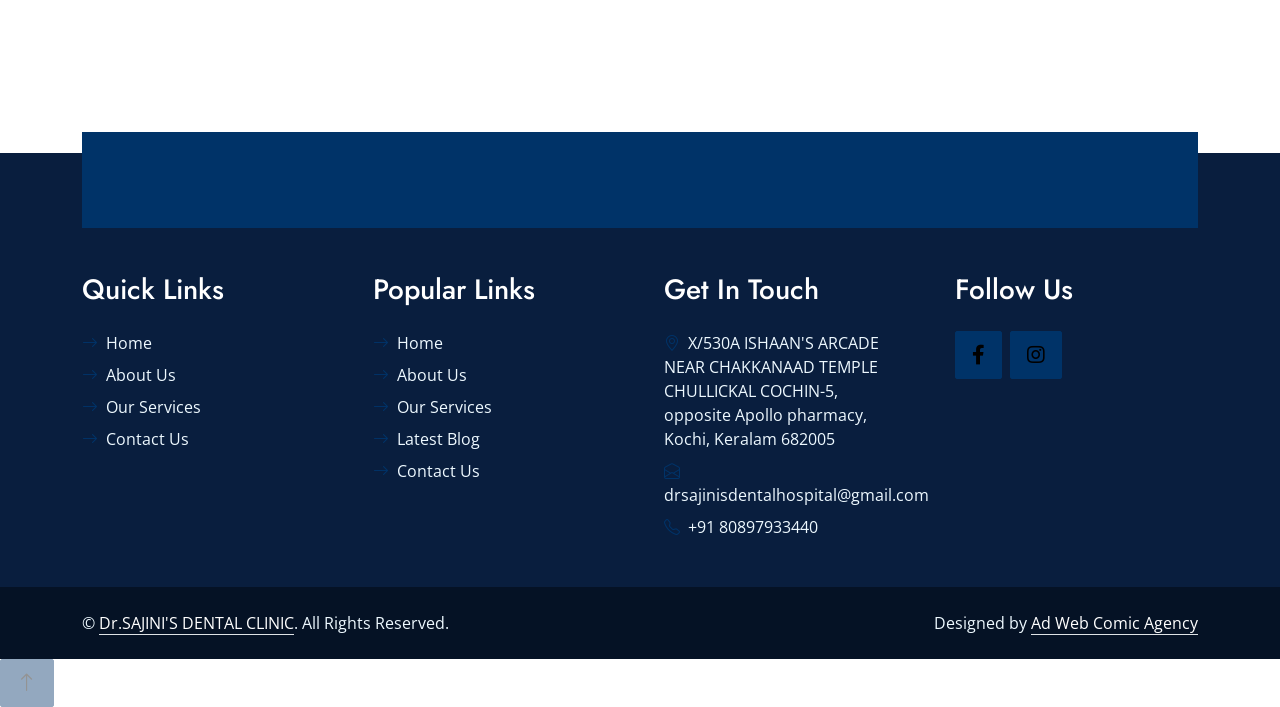
==== commit 5d07fb49: "Add files via upload" ====
--- a/about.html
+++ b/about.html
@@ -1,148 +1,241 @@
-<!DOCTYPE html>
-<html lang="en">
-
-<head>
-    <meta charset="utf-8">
-    <title>Dr.SAJINI'S DENTAL CLINIC - Dental Clinic </title>
-    <meta content="width=device-width, initial-scale=1.0" name="viewport">
-    <meta content="Free HTML Templates" name="keywords">
-    <meta content="Free HTML Templates" name="description">
-
-    <!-- Favicon -->
-    <link href="img/favicon.ico" rel="icon">
-
-    <!-- Google Web Fonts -->
-    <link rel="preconnect" href="https://fonts.gstatic.com">
-    <link href="https://fonts.googleapis.com/css2?family=Jost:wght@500;600;700&family=Open+Sans:wght@400;600&display=swap" rel="stylesheet"> 
-
-    <!-- Icon Font Stylesheet -->
-    <link href="https://cdnjs.cloudflare.com/ajax/libs/font-awesome/5.10.0/css/all.min.css" rel="stylesheet">
-    <link href="https://cdn.jsdelivr.net/npm/bootstrap-icons@1.4.1/font/bootstrap-icons.css" rel="stylesheet">
-
-    <!-- Libraries Stylesheet -->
-    <link href="lib/animate/animate.min.css" rel="stylesheet">
-
-    <!-- Customized Bootstrap Stylesheet -->
-    <link href="css/bootstrap.min.css" rel="stylesheet">
-
-    <!-- Template Stylesheet -->
-    <link href="css/style.css" rel="stylesheet">
-</head>
-
-<body>
-    <!-- Spinner Start -->
-    <div id="spinner" class="show bg-white position-fixed translate-middle w-100 vh-100 top-50 start-50 d-flex align-items-center justify-content-center">
-        <div class="spinner-grow text-primary m-1" role="status">
-            <span class="sr-only">Loading...</span>
-        </div>
-        <div class="spinner-grow text-dark m-1" role="status">
-            <span class="sr-only">Loading...</span>
-        </div>
-        <div class="spinner-grow text-secondary m-1" role="status">
-            <span class="sr-only">Loading...</span>
-        </div>
-    </div>
-    <!-- Spinner End -->
-
-
-    <!-- Topbar Start -->
-    <div class="container-fluid bg-light ps-5 pe-0 d-none d-lg-block">
-        <div class="row gx-0">
-            <div class="col-md-6 text-center text-lg-start mb-2 mb-lg-0">
-                <div class="d-inline-flex align-items-center">
-                    <small class="py-2"><i class="far fa-clock text-primary me-2"></i>Opening Hours: Mon - Tues : 6.00 am - 10.00 pm, Sunday Closed </small>
-                </div>
-            </div>
-            <div class="col-md-6 text-center text-lg-end">
-                <div class="position-relative d-inline-flex align-items-center bg-primary text-white top-shape px-5">
-                    <div class="me-3 pe-3 border-end py-2">
-                        <p class="m-0"><i class="fa fa-envelope-open me-2"></i>drsajinisdentalhospital@gmail.com</p>
-                    </div>
-                    <div class="py-2">
-                        <p class="m-0"><i class="fa fa-phone-alt me-2"></i>+91 8089793344</p>
-                    </div>
-                </div>
-            </div>
-        </div>
-    </div>
-    <!-- Topbar End -->
-
-
-    <!-- Navbar Start -->
-    <nav class="navbar navbar-expand-lg bg-white navbar-light shadow-sm px-5 py-3 py-lg-0">
-        <a href="index.html" class="navbar-brand p-0">
-            <h1 class="m-0 text-primary"><i class="fa fa-tooth me-2"></i>Dr.SAJINI'S DENTAL CLINIC</h1>
-        </a>
-        <button class="navbar-toggler" type="button" data-bs-toggle="collapse" data-bs-target="#navbarCollapse" aria-label="Toggle navigation">
-            <span class="navbar-toggler-icon"></span>
-        </button>
-        <div class="collapse navbar-collapse" id="navbarCollapse">
-            <div class="navbar-nav ms-auto py-0">
-                <a href="index.html" class="nav-item nav-link">Home</a>
-                <a href="about.html" class="nav-item nav-link active">About</a>
-                <a href="service.html" class="nav-item nav-link">Service</a>
-
-                <a href="contact.html" class="nav-item nav-link">Contact</a>
-            </div>
-
-        </div>
-    </nav>
-    <!-- Navbar End -->
-
-
-    <!-- Hero Start -->
-    <div class="container-fluid bg-primary py-5 hero-header mb-5">
-        <div class="row py-3">
-            <div class="col-12 text-center">
-                <h1 class="display-3 text-white animated zoomIn">About Us</h1>
-                <a href="index.html" class="h4 text-white">Home</a>
-                <i class="far fa-circle text-white px-2"></i>
-                <a href="about.html" class="h4 text-white">About</a>
-            </div>
-        </div>
-    </div>
-    <!-- Hero End -->
-
-
-    <!-- About Start -->
-    <div class="container-fluid py-5 wow fadeInUp" data-wow-delay="0.1s">
-        <div class="container">
-            <div class="row g-5 align-items-center">
-                <div class="col-lg-7">
-                    <div class="section-title mb-4">
-                        <h5 class="position-relative d-inline-block text-primary text-uppercase">About Us</h5>
-                        <h1 class="display-5 mb-0">The Best Dental Clinic That You Can Trust</h1>
-                    </div>
-                    <h4 class="text-body fst-italic mb-4">At Dr. Sajini’s Dental Clinic, we believe that everyone deserves a healthy and confident smile</h4>
-                    <p class="mb-4">At Dr. Sajini’s Dental Clinic, we believe that everyone deserves a healthy and confident smile. We are a team of experienced and compassionate dental professionals dedicated to providing gentle, personalized care for the entire family.</p>
-                    <div class="row g-3">
-                        <div class="col-sm-6 wow zoomIn" data-wow-delay="0.3s">
-                            <h5 class="mb-3"><i class="fa fa-check-circle text-primary me-3"></i>Trusteable Treatment</h5>
-                            <h5 class="mb-3"><i class="fa fa-check-circle text-primary me-3"></i>Professional Staff</h5>
-                        </div>
-                        <div class="col-sm-6 wow zoomIn" data-wow-delay="0.6s">
-                            <h5 class="mb-3"><i class="fa fa-check-circle text-primary me-3"></i>24/7 Opened</h5>
-                            <h5 class="mb-3"><i class="fa fa-check-circle text-primary me-3"></i>Fair Prices</h5>
-                        </div>
-                    </div>
-                    <a href="https://wa.me/918089793344" class="btn btn-primary py-3 px-5 mt-4 wow zoomIn" data-wow-delay="0.6s">Make Appointment</a>
-                </div>
-                <div class="col-lg-5" style="min-height: 500px;">
-                    <div class="position-relative h-100">
-                        <img class="position-absolute w-100 h-100 rounded wow zoomIn" data-wow-delay="0.9s" src="img/about.JPG" style="object-fit: cover;" alt="Dental clinic team" loading="lazy">
-                    </div>
-                </div>
-            </div>
-        </div>
-    </div>
-    <!-- About End -->
-
-    <script src="https://code.jquery.com/jquery-3.4.1.min.js"></script>
-    <script src="https://cdn.jsdelivr.net/npm/bootstrap@5.0.0/dist/js/bootstrap.bundle.min.js"></script>
-    <script src="lib/wow/wow.min.js"></script>
-    <script src="lib/easing/easing.min.js"></script>
-    <script src="lib/waypoints/waypoints.min.js"></script>
-    <script src="js/main.js"></script>
-</body>
-
-</html>
+<!DOCTYPE html>
+<html lang="en">
+
+<head>
+    <meta charset="utf-8">
+    <title>Dr.SAJINI'S DENTAL CLINIC - Dental Clinic </title>
+    <meta content="width=device-width, initial-scale=1.0" name="viewport">
+    <meta content="Free HTML Templates" name="keywords">
+    <meta content="Free HTML Templates" name="description">
+
+    <!-- Favicon -->
+    <link href="img/favicon.ico" rel="icon">
+
+    <!-- Google Web Fonts -->
+    <link rel="preconnect" href="https://fonts.gstatic.com">
+    <link href="https://fonts.googleapis.com/css2?family=Jost:wght@500;600;700&family=Open+Sans:wght@400;600&display=swap" rel="stylesheet"> 
+
+    <!-- Icon Font Stylesheet -->
+    <link href="https://cdnjs.cloudflare.com/ajax/libs/font-awesome/5.10.0/css/all.min.css" rel="stylesheet">
+    <link href="https://cdn.jsdelivr.net/npm/bootstrap-icons@1.4.1/font/bootstrap-icons.css" rel="stylesheet">
+
+    <!-- Libraries Stylesheet -->
+    <link href="lib/animate/animate.min.css" rel="stylesheet">
+
+    <!-- Customized Bootstrap Stylesheet -->
+    <link href="css/bootstrap.min.css" rel="stylesheet">
+
+    <!-- Template Stylesheet -->
+    <link href="css/style.css" rel="stylesheet">
+</head>
+
+<body>
+    <!-- Spinner Start -->
+    <div id="spinner" class="show bg-white position-fixed translate-middle w-100 vh-100 top-50 start-50 d-flex align-items-center justify-content-center">
+        <div class="spinner-grow text-primary m-1" role="status">
+            <span class="sr-only">Loading...</span>
+        </div>
+        <div class="spinner-grow text-dark m-1" role="status">
+            <span class="sr-only">Loading...</span>
+        </div>
+        <div class="spinner-grow text-secondary m-1" role="status">
+            <span class="sr-only">Loading...</span>
+        </div>
+    </div>
+    <!-- Spinner End -->
+
+
+    <!-- Topbar Start -->
+    <div class="container-fluid bg-light ps-5 pe-0 d-none d-lg-block">
+        <div class="row gx-0">
+            <div class="col-md-6 text-center text-lg-start mb-2 mb-lg-0">
+                <div class="d-inline-flex align-items-center">
+                    <small class="py-2"><i class="far fa-clock text-primary me-2"></i>Opening Hours: Mon - Tues : 6.00 am - 10.00 pm, Sunday Closed </small>
+                </div>
+            </div>
+            <div class="col-md-6 text-center text-lg-end">
+                <div class="position-relative d-inline-flex align-items-center bg-primary text-white top-shape px-5">
+                    <div class="me-3 pe-3 border-end py-2">
+                        <p class="m-0"><i class="fa fa-envelope-open me-2"></i>drsajinisdentalhospital@gmail.com</p>
+                    </div>
+                    <div class="py-2">
+                        <p class="m-0"><i class="fa fa-phone-alt me-2"></i>+91 8089793344</p>
+                    </div>
+                </div>
+            </div>
+        </div>
+    </div>
+    <!-- Topbar End -->
+
+
+    <!-- Navbar Start -->
+    <nav class="navbar navbar-expand-lg bg-white navbar-light shadow-sm px-5 py-3 py-lg-0">
+        <a href="index.html" class="navbar-brand p-0">
+            <h1 class="m-0 text-primary"><i class="fa fa-tooth me-2"></i>Dr.SAJINI'S DENTAL CLINIC</h1>
+        </a>
+        <button class="navbar-toggler" type="button" data-bs-toggle="collapse" data-bs-target="#navbarCollapse">
+            <span class="navbar-toggler-icon"></span>
+        </button>
+        <div class="collapse navbar-collapse" id="navbarCollapse">
+            <div class="navbar-nav ms-auto py-0">
+                <a href="index.html" class="nav-item nav-link">Home</a>
+                <a href="about.html" class="nav-item nav-link active">About</a>
+                <a href="service.html" class="nav-item nav-link">Service</a>
+                   
+                <a href="contact.html" class="nav-item nav-link">Contact</a>
+            </div>
+               
+        </div>
+    </nav>
+    <!-- Navbar End -->
+
+
+    <!-- Hero Start -->
+    <div class="container-fluid bg-primary py-5 hero-header mb-5">
+        <div class="row py-3">
+            <div class="col-12 text-center">
+                <h1 class="display-3 text-white animated zoomIn">About Us</h1>
+                <a href="" class="h4 text-white">Home</a>
+                <i class="far fa-circle text-white px-2"></i>
+                <a href="" class="h4 text-white">About</a>
+            </div>
+        </div>
+    </div>
+    <!-- Hero End -->
+
+
+    <!-- About Start -->
+    <div class="container-fluid py-5 wow fadeInUp" data-wow-delay="0.1s">
+        <div class="container">
+            <div class="row g-5">
+                <div class="col-lg-7">
+                    <div class="section-title mb-4">
+                        <h5 class="position-relative d-inline-block text-primary text-uppercase">About Us</h5>
+                        <h1 class="display-5 mb-0">The   Best Dental Clinic That You Can Trust</h1>
+                    </div>
+                    <h4 class="text-body fst-italic mb-4">At Dr. Sajini’s Dental Clinic, we believe that everyone deserves a healthy and confident smile</h4>
+                    <p class="mb-4">At Dr. Sajini’s Dental Clinic, we believe that everyone deserves a healthy and confident smile. We are a team of experienced and compassionate dental professionals dedicated to providing exceptional care in a warm, welcoming environment. Our mission is to help you achieve and maintain a beautiful, healthy smile for life.</p>
+                      <div class="col-sm-6 wow zoomIn" data-wow-delay="0.3s">
+        <h5 class="mb-3">
+            <i class="fa fa-check-circle text-primary me-3"></i>
+            Highly Qualified and Specialized Dentists
+        </h5>
+        <h5 class="mb-3">
+            <i class="fa fa-check-circle text-primary me-3"></i>
+            Same-Day Appointments
+        </h5>
+    </div>
+
+    <div class="col-sm-6 wow zoomIn" data-wow-delay="0.6s">
+        <h5 class="mb-3">
+            <i class="fa fa-check-circle text-primary me-3"></i>
+            Transparent Communication and Cost Clarity
+        </h5>
+        <h5 class="mb-3">
+            <i class="fa fa-check-circle text-primary me-3"></i>
+            Long-Term, Ethically Planned Care
+        </h5>
+    </div>
+</div>
+                </div>
+                    </div>
+                    </div>
+                    <a href="https://wa.me/918089793344" class="btn btn-primary py-3 px-5 mt-4 wow zoomIn" data-wow-delay="0.6s">Make Appointment</a>
+                </div>
+                <div class="col-lg-5" style="min-height: 500px;">
+                    <div class="position-relative h-100">
+                        <img class="position-absolute w-100 h-100 rounded wow zoomIn" data-wow-delay="0.9s" src="img/about.jpg" style="object-fit: cover;">
+                    </div>
+                </div>
+            </div>
+        </div>
+    </div>
+    <!-- About End -->
+    
+<!-- Newsletter Start -->
+<div class="container-fluid position-relative pt-5 wow fadeInUp" data-wow-delay="0.1s" style="z-index: 1;">
+    <div class="container">
+        <div class="bg-primary p-5">
+          
+        </div>
+    </div>
+</div>
+<!-- Newsletter End -->
+    
+    
+
+    <!-- Footer Start -->
+    <div class="container-fluid bg-dark text-light py-5 wow fadeInUp" data-wow-delay="0.3s" style="margin-top: -75px;">
+        <div class="container pt-5">
+            <div class="row g-5 pt-4">
+                <div class="col-lg-3 col-md-6">
+                    <h3 class="text-white mb-4">Quick Links</h3>
+                    <div class="d-flex flex-column justify-content-start">
+                        <a class="text-light mb-2" href="#"><i class="bi bi-arrow-right text-primary me-2"></i>Home</a>
+                        <a class="text-light mb-2" href="#"><i class="bi bi-arrow-right text-primary me-2"></i>About Us</a>
+                        <a class="text-light mb-2" href="#"><i class="bi bi-arrow-right text-primary me-2"></i>Our Services</a>
+                       
+                        <a class="text-light" href="#"><i class="bi bi-arrow-right text-primary me-2"></i>Contact Us</a>
+                    </div>  
+                </div>
+                <div class="col-lg-3 col-md-6">
+                    <h3 class="text-white mb-4">Popular Links</h3>
+                    <div class="d-flex flex-column justify-content-start">
+                        <a class="text-light mb-2" href="#"><i class="bi bi-arrow-right text-primary me-2"></i>Home</a>
+                        <a class="text-light mb-2" href="#"><i class="bi bi-arrow-right text-primary me-2"></i>About Us</a>
+                        <a class="text-light mb-2" href="#"><i class="bi bi-arrow-right text-primary me-2"></i>Our Services</a>
+                        <a class="text-light mb-2" href="#"><i class="bi bi-arrow-right text-primary me-2"></i>Latest Blog</a>
+                        <a class="text-light" href="#"><i class="bi bi-arrow-right text-primary me-2"></i>Contact Us</a>
+                    </div>
+                </div>
+                <div class="col-lg-3 col-md-6">
+                    <h3 class="text-white mb-4">Get In Touch</h3>
+                    <p class="mb-2"><i class="bi bi-geo-alt text-primary me-2"></i>X/530A ISHAAN'S ARCADE NEAR CHAKKANAAD TEMPLE CHULLICKAL COCHIN-5, opposite Apollo pharmacy, Kochi, Keralam 682005</p>
+                    <p class="mb-2"><i class="bi bi-envelope-open text-primary me-2"></i>drsajinisdentalhospital@gmail.com</p>
+                    <p class="mb-0"><i class="bi bi-telephone text-primary me-2"></i>+91 80897933440</p>
+                </div>
+                <div class="col-lg-3 col-md-6">
+                    <h3 class="text-white mb-4">Follow Us</h3>
+                    <div class="d-flex">
+                             
+                        <a class="btn btn-lg btn-primary btn-lg-square rounded me-2" href="https://www.facebook.com/share/p/1PBkSRDroV/"><i class="fab fa-facebook-f fw-normal"></i></a>
+                                   
+                        <a class="btn btn-lg btn-primary btn-lg-square rounded" href="https://www.instagram.com/dr_sajinis_dentalclinic"><i class="fab fa-instagram fw-normal"></i></a>
+                    </div>
+                </div>
+            </div>
+        </div>
+    </div>
+    <div class="container-fluid text-light py-4" style="background: #051225;">
+        <div class="container">
+            <div class="row g-0">
+                <div class="col-md-6 text-center text-md-start">
+                    <p class="mb-md-0">&copy; <a class="text-white border-bottom" href="#">Dr.SAJINI'S DENTAL CLINIC</a>. All Rights Reserved.</p>
+                </div>
+                <div class="col-md-6 text-center text-md-end">
+                    <!--/*** The author’s attribution link below must remain intact on your website. ***/-->
+                    <!--/*** If you wish to remove this credit link, please purchase the Pro Version from https://adwebcomicagency.vercel.app/ . ***/-->
+                    <p class="mb-0">Designed by <a class="text-white border-bottom" href="https://adwebcomicagency.vercel.app/">Ad Web Comic Agency</a></p>
+                </div>
+            </div>
+        </div>
+    </div>
+    <!-- Footer End -->
+
+
+    <!-- Back to Top -->
+    <a href="#" class="btn btn-lg btn-primary btn-lg-square rounded back-to-top"><i class="bi bi-arrow-up"></i></a>
+
+
+    <!-- JavaScript Libraries -->
+    <script src="https://code.jquery.com/jquery-3.4.1.min.js"></script>
+    <script src="https://cdn.jsdelivr.net/npm/bootstrap@5.0.0/dist/js/bootstrap.bundle.min.js"></script>
+    <script src="lib/wow/wow.min.js"></script>
+    <script src="lib/easing/easing.min.js"></script>
+    <script src="lib/waypoints/waypoints.min.js"></script>
+
+    <!-- Template Javascript -->
+    <script src="js/main.js"></script>
+</body>
+
+</html>
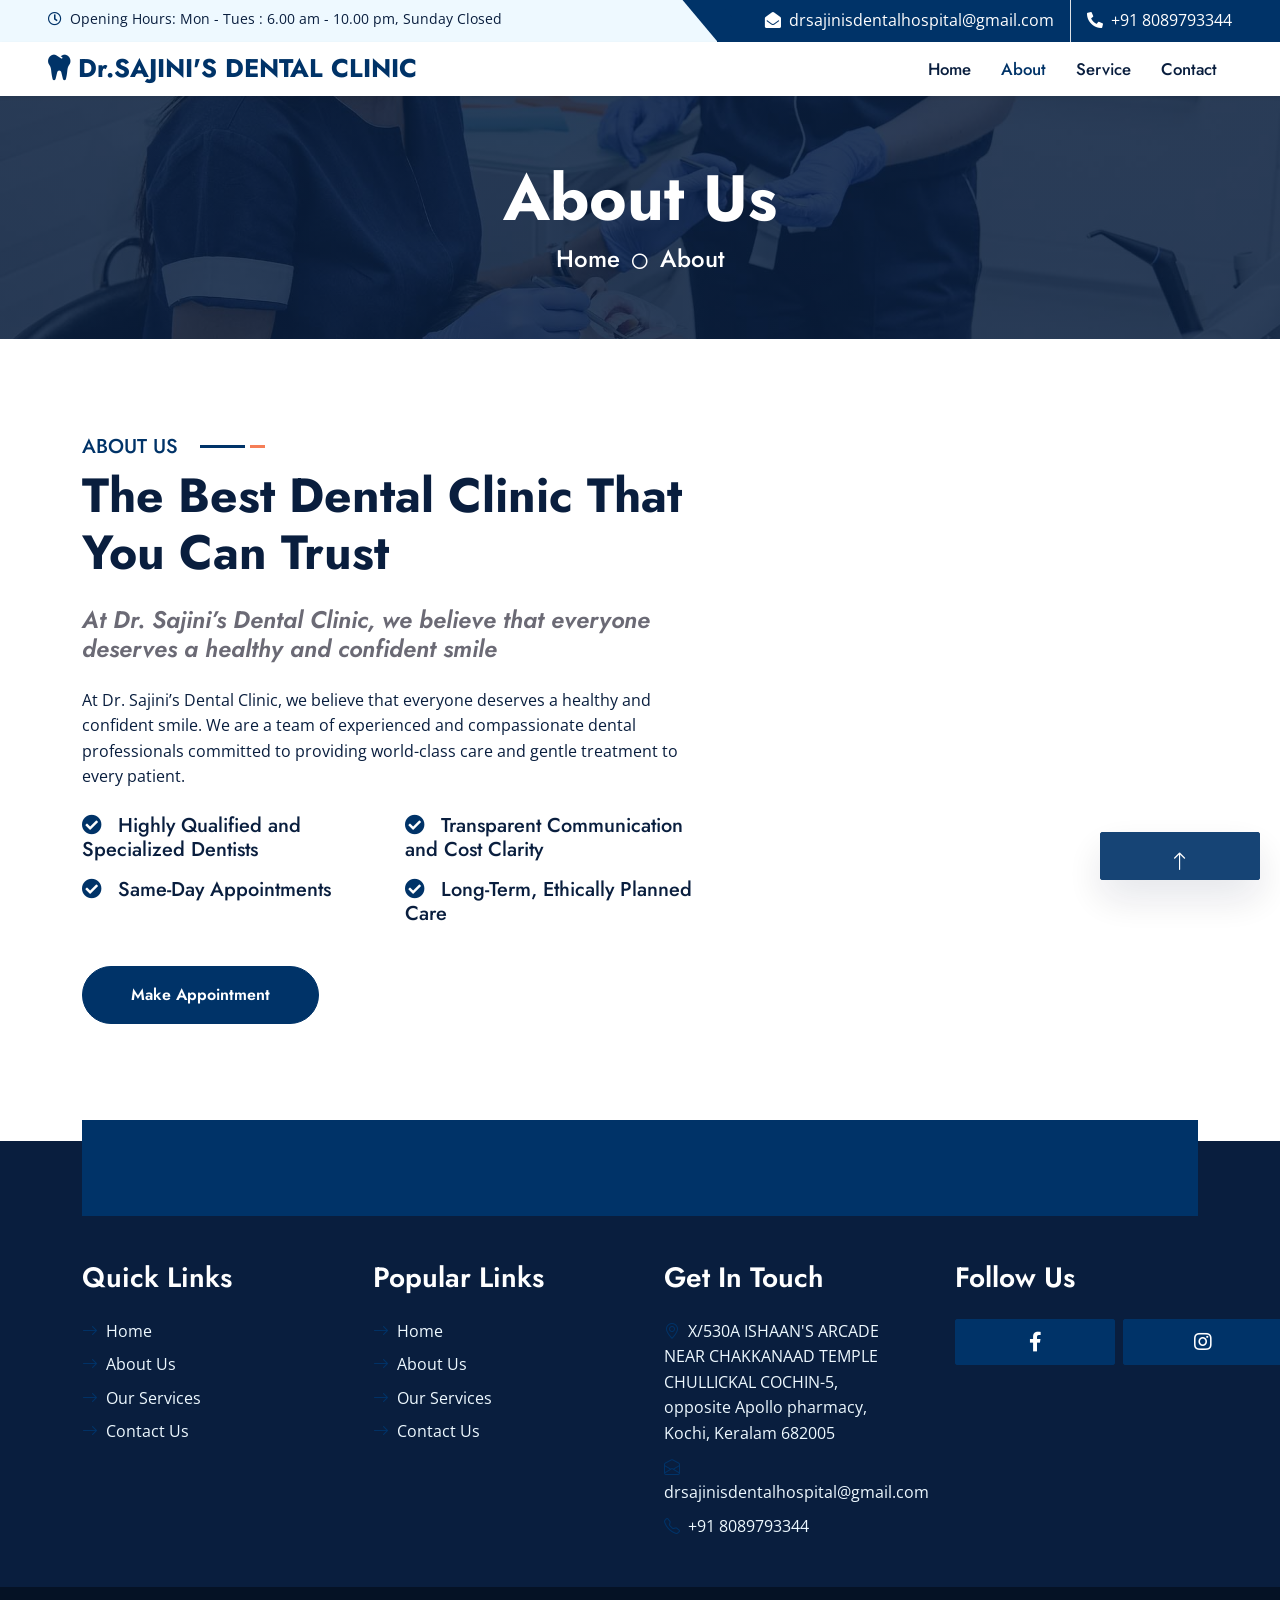
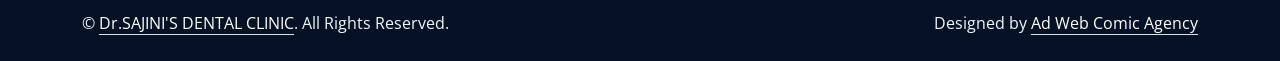
==== commit b7a69998: "Improve mobile responsiveness across the dental clinic website while preserving the existing design " ====
--- a/about.html
+++ b/about.html
@@ -1,241 +1,179 @@
-<!DOCTYPE html>
-<html lang="en">
-
-<head>
-    <meta charset="utf-8">
-    <title>Dr.SAJINI'S DENTAL CLINIC - Dental Clinic </title>
-    <meta content="width=device-width, initial-scale=1.0" name="viewport">
-    <meta content="Free HTML Templates" name="keywords">
-    <meta content="Free HTML Templates" name="description">
-
-    <!-- Favicon -->
-    <link href="img/favicon.ico" rel="icon">
-
-    <!-- Google Web Fonts -->
-    <link rel="preconnect" href="https://fonts.gstatic.com">
-    <link href="https://fonts.googleapis.com/css2?family=Jost:wght@500;600;700&family=Open+Sans:wght@400;600&display=swap" rel="stylesheet"> 
-
-    <!-- Icon Font Stylesheet -->
-    <link href="https://cdnjs.cloudflare.com/ajax/libs/font-awesome/5.10.0/css/all.min.css" rel="stylesheet">
-    <link href="https://cdn.jsdelivr.net/npm/bootstrap-icons@1.4.1/font/bootstrap-icons.css" rel="stylesheet">
-
-    <!-- Libraries Stylesheet -->
-    <link href="lib/animate/animate.min.css" rel="stylesheet">
-
-    <!-- Customized Bootstrap Stylesheet -->
-    <link href="css/bootstrap.min.css" rel="stylesheet">
-
-    <!-- Template Stylesheet -->
-    <link href="css/style.css" rel="stylesheet">
-</head>
-
-<body>
-    <!-- Spinner Start -->
-    <div id="spinner" class="show bg-white position-fixed translate-middle w-100 vh-100 top-50 start-50 d-flex align-items-center justify-content-center">
-        <div class="spinner-grow text-primary m-1" role="status">
-            <span class="sr-only">Loading...</span>
-        </div>
-        <div class="spinner-grow text-dark m-1" role="status">
-            <span class="sr-only">Loading...</span>
-        </div>
-        <div class="spinner-grow text-secondary m-1" role="status">
-            <span class="sr-only">Loading...</span>
-        </div>
-    </div>
-    <!-- Spinner End -->
-
-
-    <!-- Topbar Start -->
-    <div class="container-fluid bg-light ps-5 pe-0 d-none d-lg-block">
-        <div class="row gx-0">
-            <div class="col-md-6 text-center text-lg-start mb-2 mb-lg-0">
-                <div class="d-inline-flex align-items-center">
-                    <small class="py-2"><i class="far fa-clock text-primary me-2"></i>Opening Hours: Mon - Tues : 6.00 am - 10.00 pm, Sunday Closed </small>
-                </div>
-            </div>
-            <div class="col-md-6 text-center text-lg-end">
-                <div class="position-relative d-inline-flex align-items-center bg-primary text-white top-shape px-5">
-                    <div class="me-3 pe-3 border-end py-2">
-                        <p class="m-0"><i class="fa fa-envelope-open me-2"></i>drsajinisdentalhospital@gmail.com</p>
-                    </div>
-                    <div class="py-2">
-                        <p class="m-0"><i class="fa fa-phone-alt me-2"></i>+91 8089793344</p>
-                    </div>
-                </div>
-            </div>
-        </div>
-    </div>
-    <!-- Topbar End -->
-
-
-    <!-- Navbar Start -->
-    <nav class="navbar navbar-expand-lg bg-white navbar-light shadow-sm px-5 py-3 py-lg-0">
-        <a href="index.html" class="navbar-brand p-0">
-            <h1 class="m-0 text-primary"><i class="fa fa-tooth me-2"></i>Dr.SAJINI'S DENTAL CLINIC</h1>
-        </a>
-        <button class="navbar-toggler" type="button" data-bs-toggle="collapse" data-bs-target="#navbarCollapse">
-            <span class="navbar-toggler-icon"></span>
-        </button>
-        <div class="collapse navbar-collapse" id="navbarCollapse">
-            <div class="navbar-nav ms-auto py-0">
-                <a href="index.html" class="nav-item nav-link">Home</a>
-                <a href="about.html" class="nav-item nav-link active">About</a>
-                <a href="service.html" class="nav-item nav-link">Service</a>
-                   
-                <a href="contact.html" class="nav-item nav-link">Contact</a>
-            </div>
-               
-        </div>
-    </nav>
-    <!-- Navbar End -->
-
-
-    <!-- Hero Start -->
-    <div class="container-fluid bg-primary py-5 hero-header mb-5">
-        <div class="row py-3">
-            <div class="col-12 text-center">
-                <h1 class="display-3 text-white animated zoomIn">About Us</h1>
-                <a href="" class="h4 text-white">Home</a>
-                <i class="far fa-circle text-white px-2"></i>
-                <a href="" class="h4 text-white">About</a>
-            </div>
-        </div>
-    </div>
-    <!-- Hero End -->
-
-
-    <!-- About Start -->
-    <div class="container-fluid py-5 wow fadeInUp" data-wow-delay="0.1s">
-        <div class="container">
-            <div class="row g-5">
-                <div class="col-lg-7">
-                    <div class="section-title mb-4">
-                        <h5 class="position-relative d-inline-block text-primary text-uppercase">About Us</h5>
-                        <h1 class="display-5 mb-0">The   Best Dental Clinic That You Can Trust</h1>
-                    </div>
-                    <h4 class="text-body fst-italic mb-4">At Dr. Sajini’s Dental Clinic, we believe that everyone deserves a healthy and confident smile</h4>
-                    <p class="mb-4">At Dr. Sajini’s Dental Clinic, we believe that everyone deserves a healthy and confident smile. We are a team of experienced and compassionate dental professionals dedicated to providing exceptional care in a warm, welcoming environment. Our mission is to help you achieve and maintain a beautiful, healthy smile for life.</p>
-                      <div class="col-sm-6 wow zoomIn" data-wow-delay="0.3s">
-        <h5 class="mb-3">
-            <i class="fa fa-check-circle text-primary me-3"></i>
-            Highly Qualified and Specialized Dentists
-        </h5>
-        <h5 class="mb-3">
-            <i class="fa fa-check-circle text-primary me-3"></i>
-            Same-Day Appointments
-        </h5>
-    </div>
-
-    <div class="col-sm-6 wow zoomIn" data-wow-delay="0.6s">
-        <h5 class="mb-3">
-            <i class="fa fa-check-circle text-primary me-3"></i>
-            Transparent Communication and Cost Clarity
-        </h5>
-        <h5 class="mb-3">
-            <i class="fa fa-check-circle text-primary me-3"></i>
-            Long-Term, Ethically Planned Care
-        </h5>
-    </div>
-</div>
-                </div>
-                    </div>
-                    </div>
-                    <a href="https://wa.me/918089793344" class="btn btn-primary py-3 px-5 mt-4 wow zoomIn" data-wow-delay="0.6s">Make Appointment</a>
-                </div>
-                <div class="col-lg-5" style="min-height: 500px;">
-                    <div class="position-relative h-100">
-                        <img class="position-absolute w-100 h-100 rounded wow zoomIn" data-wow-delay="0.9s" src="img/about.jpg" style="object-fit: cover;">
-                    </div>
-                </div>
-            </div>
-        </div>
-    </div>
-    <!-- About End -->
-    
-<!-- Newsletter Start -->
-<div class="container-fluid position-relative pt-5 wow fadeInUp" data-wow-delay="0.1s" style="z-index: 1;">
-    <div class="container">
-        <div class="bg-primary p-5">
-          
-        </div>
-    </div>
-</div>
-<!-- Newsletter End -->
-    
-    
-
-    <!-- Footer Start -->
-    <div class="container-fluid bg-dark text-light py-5 wow fadeInUp" data-wow-delay="0.3s" style="margin-top: -75px;">
-        <div class="container pt-5">
-            <div class="row g-5 pt-4">
-                <div class="col-lg-3 col-md-6">
-                    <h3 class="text-white mb-4">Quick Links</h3>
-                    <div class="d-flex flex-column justify-content-start">
-                        <a class="text-light mb-2" href="#"><i class="bi bi-arrow-right text-primary me-2"></i>Home</a>
-                        <a class="text-light mb-2" href="#"><i class="bi bi-arrow-right text-primary me-2"></i>About Us</a>
-                        <a class="text-light mb-2" href="#"><i class="bi bi-arrow-right text-primary me-2"></i>Our Services</a>
-                       
-                        <a class="text-light" href="#"><i class="bi bi-arrow-right text-primary me-2"></i>Contact Us</a>
-                    </div>  
-                </div>
-                <div class="col-lg-3 col-md-6">
-                    <h3 class="text-white mb-4">Popular Links</h3>
-                    <div class="d-flex flex-column justify-content-start">
-                        <a class="text-light mb-2" href="#"><i class="bi bi-arrow-right text-primary me-2"></i>Home</a>
-                        <a class="text-light mb-2" href="#"><i class="bi bi-arrow-right text-primary me-2"></i>About Us</a>
-                        <a class="text-light mb-2" href="#"><i class="bi bi-arrow-right text-primary me-2"></i>Our Services</a>
-                        <a class="text-light mb-2" href="#"><i class="bi bi-arrow-right text-primary me-2"></i>Latest Blog</a>
-                        <a class="text-light" href="#"><i class="bi bi-arrow-right text-primary me-2"></i>Contact Us</a>
-                    </div>
-                </div>
-                <div class="col-lg-3 col-md-6">
-                    <h3 class="text-white mb-4">Get In Touch</h3>
-                    <p class="mb-2"><i class="bi bi-geo-alt text-primary me-2"></i>X/530A ISHAAN'S ARCADE NEAR CHAKKANAAD TEMPLE CHULLICKAL COCHIN-5, opposite Apollo pharmacy, Kochi, Keralam 682005</p>
-                    <p class="mb-2"><i class="bi bi-envelope-open text-primary me-2"></i>drsajinisdentalhospital@gmail.com</p>
-                    <p class="mb-0"><i class="bi bi-telephone text-primary me-2"></i>+91 80897933440</p>
-                </div>
-                <div class="col-lg-3 col-md-6">
-                    <h3 class="text-white mb-4">Follow Us</h3>
-                    <div class="d-flex">
-                             
-                        <a class="btn btn-lg btn-primary btn-lg-square rounded me-2" href="https://www.facebook.com/share/p/1PBkSRDroV/"><i class="fab fa-facebook-f fw-normal"></i></a>
-                                   
-                        <a class="btn btn-lg btn-primary btn-lg-square rounded" href="https://www.instagram.com/dr_sajinis_dentalclinic"><i class="fab fa-instagram fw-normal"></i></a>
-                    </div>
-                </div>
-            </div>
-        </div>
-    </div>
-    <div class="container-fluid text-light py-4" style="background: #051225;">
-        <div class="container">
-            <div class="row g-0">
-                <div class="col-md-6 text-center text-md-start">
-                    <p class="mb-md-0">&copy; <a class="text-white border-bottom" href="#">Dr.SAJINI'S DENTAL CLINIC</a>. All Rights Reserved.</p>
-                </div>
-                <div class="col-md-6 text-center text-md-end">
-                    <!--/*** The author’s attribution link below must remain intact on your website. ***/-->
-                    <!--/*** If you wish to remove this credit link, please purchase the Pro Version from https://adwebcomicagency.vercel.app/ . ***/-->
-                    <p class="mb-0">Designed by <a class="text-white border-bottom" href="https://adwebcomicagency.vercel.app/">Ad Web Comic Agency</a></p>
-                </div>
-            </div>
-        </div>
-    </div>
-    <!-- Footer End -->
-
-
-    <!-- Back to Top -->
-    <a href="#" class="btn btn-lg btn-primary btn-lg-square rounded back-to-top"><i class="bi bi-arrow-up"></i></a>
-
-
-    <!-- JavaScript Libraries -->
-    <script src="https://code.jquery.com/jquery-3.4.1.min.js"></script>
-    <script src="https://cdn.jsdelivr.net/npm/bootstrap@5.0.0/dist/js/bootstrap.bundle.min.js"></script>
-    <script src="lib/wow/wow.min.js"></script>
-    <script src="lib/easing/easing.min.js"></script>
-    <script src="lib/waypoints/waypoints.min.js"></script>
-
-    <!-- Template Javascript -->
-    <script src="js/main.js"></script>
-</body>
-
-</html>+<!DOCTYPE html>
+<html lang="en">
+
+<head>
+    <meta charset="utf-8">
+    <title>Dr.SAJINI'S DENTAL CLINIC - Dental Clinic </title>
+    <meta content="width=device-width, initial-scale=1.0" name="viewport">
+    <meta content="Free HTML Templates" name="keywords">
+    <meta content="Free HTML Templates" name="description">
+
+    <link href="img/favicon.ico" rel="icon">
+    <link rel="preconnect" href="https://fonts.gstatic.com">
+    <link href="https://fonts.googleapis.com/css2?family=Jost:wght@500;600;700&family=Open+Sans:wght@400;600&display=swap" rel="stylesheet">
+    <link href="https://cdnjs.cloudflare.com/ajax/libs/font-awesome/5.10.0/css/all.min.css" rel="stylesheet">
+    <link href="https://cdn.jsdelivr.net/npm/bootstrap-icons@1.4.1/font/bootstrap-icons.css" rel="stylesheet">
+    <link href="lib/animate/animate.min.css" rel="stylesheet">
+    <link href="css/bootstrap.min.css" rel="stylesheet">
+    <link href="css/style.css" rel="stylesheet">
+</head>
+
+<body>
+    <div id="spinner" class="show bg-white position-fixed translate-middle w-100 vh-100 top-50 start-50 d-flex align-items-center justify-content-center">
+        <div class="spinner-grow text-primary m-1" role="status">
+            <span class="sr-only">Loading...</span>
+        </div>
+        <div class="spinner-grow text-dark m-1" role="status">
+            <span class="sr-only">Loading...</span>
+        </div>
+        <div class="spinner-grow text-secondary m-1" role="status">
+            <span class="sr-only">Loading...</span>
+        </div>
+    </div>
+
+    <div class="container-fluid bg-light ps-5 pe-0 d-none d-lg-block">
+        <div class="row gx-0">
+            <div class="col-md-6 text-center text-lg-start mb-2 mb-lg-0">
+                <div class="d-inline-flex align-items-center">
+                    <small class="py-2"><i class="far fa-clock text-primary me-2"></i>Opening Hours: Mon - Tues : 6.00 am - 10.00 pm, Sunday Closed </small>
+                </div>
+            </div>
+            <div class="col-md-6 text-center text-lg-end">
+                <div class="position-relative d-inline-flex align-items-center bg-primary text-white top-shape px-5">
+                    <div class="me-3 pe-3 border-end py-2">
+                        <p class="m-0"><i class="fa fa-envelope-open me-2"></i>drsajinisdentalhospital@gmail.com</p>
+                    </div>
+                    <div class="py-2">
+                        <p class="m-0"><i class="fa fa-phone-alt me-2"></i>+91 8089793344</p>
+                    </div>
+                </div>
+            </div>
+        </div>
+    </div>
+
+    <nav class="navbar navbar-expand-lg bg-white navbar-light shadow-sm px-5 py-3 py-lg-0">
+        <a href="index.html" class="navbar-brand p-0">
+            <h1 class="m-0 text-primary"><i class="fa fa-tooth me-2"></i>Dr.SAJINI'S DENTAL CLINIC</h1>
+        </a>
+        <button class="navbar-toggler" type="button" data-bs-toggle="collapse" data-bs-target="#navbarCollapse" aria-label="Toggle navigation">
+            <span class="navbar-toggler-icon"></span>
+        </button>
+        <div class="collapse navbar-collapse" id="navbarCollapse">
+            <div class="navbar-nav ms-auto py-0">
+                <a href="index.html" class="nav-item nav-link">Home</a>
+                <a href="about.html" class="nav-item nav-link active">About</a>
+                <a href="service.html" class="nav-item nav-link">Service</a>
+                <a href="contact.html" class="nav-item nav-link">Contact</a>
+            </div>
+        </div>
+    </nav>
+
+    <div class="container-fluid bg-primary py-5 hero-header mb-5">
+        <div class="row py-3">
+            <div class="col-12 text-center">
+                <h1 class="display-3 text-white animated zoomIn">About Us</h1>
+                <a href="index.html" class="h4 text-white">Home</a>
+                <i class="far fa-circle text-white px-2"></i>
+                <a href="about.html" class="h4 text-white">About</a>
+            </div>
+        </div>
+    </div>
+
+    <div class="container-fluid py-5 wow fadeInUp" data-wow-delay="0.1s">
+        <div class="container">
+            <div class="row g-5 align-items-center">
+                <div class="col-lg-7">
+                    <div class="section-title mb-4">
+                        <h5 class="position-relative d-inline-block text-primary text-uppercase">About Us</h5>
+                        <h1 class="display-5 mb-0">The Best Dental Clinic That You Can Trust</h1>
+                    </div>
+                    <h4 class="text-body fst-italic mb-4">At Dr. Sajini’s Dental Clinic, we believe that everyone deserves a healthy and confident smile</h4>
+                    <p class="mb-4">At Dr. Sajini’s Dental Clinic, we believe that everyone deserves a healthy and confident smile. We are a team of experienced and compassionate dental professionals committed to providing world-class care and gentle treatment to every patient.</p>
+                    <div class="row g-3">
+                        <div class="col-sm-6 wow zoomIn" data-wow-delay="0.3s">
+                            <h5 class="mb-3"><i class="fa fa-check-circle text-primary me-3"></i>Highly Qualified and Specialized Dentists</h5>
+                            <h5 class="mb-3"><i class="fa fa-check-circle text-primary me-3"></i>Same-Day Appointments</h5>
+                        </div>
+                        <div class="col-sm-6 wow zoomIn" data-wow-delay="0.6s">
+                            <h5 class="mb-3"><i class="fa fa-check-circle text-primary me-3"></i>Transparent Communication and Cost Clarity</h5>
+                            <h5 class="mb-3"><i class="fa fa-check-circle text-primary me-3"></i>Long-Term, Ethically Planned Care</h5>
+                        </div>
+                    </div>
+                    <a href="https://wa.me/918089793344" class="btn btn-primary py-3 px-5 mt-4 wow zoomIn" data-wow-delay="0.6s">Make Appointment</a>
+                </div>
+                <div class="col-lg-5" style="min-height: 500px;">
+                    <div class="position-relative h-100">
+                        <img class="position-absolute w-100 h-100 rounded wow zoomIn" data-wow-delay="0.9s" src="img/about.jpg" alt="Dental clinic team" style="object-fit: cover;">
+                    </div>
+                </div>
+            </div>
+        </div>
+    </div>
+
+    <div class="container-fluid position-relative pt-5 wow fadeInUp" data-wow-delay="0.1s" style="z-index: 1;">
+        <div class="container">
+            <div class="bg-primary p-5"></div>
+        </div>
+    </div>
+
+    <div class="container-fluid bg-dark text-light py-5 wow fadeInUp" data-wow-delay="0.3s" style="margin-top: -75px;">
+        <div class="container pt-5">
+            <div class="row g-5 pt-4">
+                <div class="col-lg-3 col-md-6">
+                    <h3 class="text-white mb-4">Quick Links</h3>
+                    <div class="d-flex flex-column justify-content-start">
+                        <a class="text-light mb-2" href="index.html"><i class="bi bi-arrow-right text-primary me-2"></i>Home</a>
+                        <a class="text-light mb-2" href="about.html"><i class="bi bi-arrow-right text-primary me-2"></i>About Us</a>
+                        <a class="text-light mb-2" href="service.html"><i class="bi bi-arrow-right text-primary me-2"></i>Our Services</a>
+                        <a class="text-light" href="contact.html"><i class="bi bi-arrow-right text-primary me-2"></i>Contact Us</a>
+                    </div>
+                </div>
+                <div class="col-lg-3 col-md-6">
+                    <h3 class="text-white mb-4">Popular Links</h3>
+                    <div class="d-flex flex-column justify-content-start">
+                        <a class="text-light mb-2" href="index.html"><i class="bi bi-arrow-right text-primary me-2"></i>Home</a>
+                        <a class="text-light mb-2" href="about.html"><i class="bi bi-arrow-right text-primary me-2"></i>About Us</a>
+                        <a class="text-light mb-2" href="service.html"><i class="bi bi-arrow-right text-primary me-2"></i>Our Services</a>
+                        <a class="text-light" href="contact.html"><i class="bi bi-arrow-right text-primary me-2"></i>Contact Us</a>
+                    </div>
+                </div>
+                <div class="col-lg-3 col-md-6">
+                    <h3 class="text-white mb-4">Get In Touch</h3>
+                    <p class="mb-2"><i class="bi bi-geo-alt text-primary me-2"></i>X/530A ISHAAN'S ARCADE NEAR CHAKKANAAD TEMPLE CHULLICKAL COCHIN-5, opposite Apollo pharmacy, Kochi, Keralam 682005</p>
+                    <p class="mb-2"><i class="bi bi-envelope-open text-primary me-2"></i>drsajinisdentalhospital@gmail.com</p>
+                    <p class="mb-0"><i class="bi bi-telephone text-primary me-2"></i>+91 8089793344</p>
+                </div>
+                <div class="col-lg-3 col-md-6">
+                    <h3 class="text-white mb-4">Follow Us</h3>
+                    <div class="d-flex">
+                        <a class="btn btn-lg btn-primary btn-lg-square rounded me-2" href="https://www.facebook.com/share/p/1PBkSRDroV/" target="_blank" rel="noreferrer"><i class="fab fa-facebook-f fw-normal"></i></a>
+                        <a class="btn btn-lg btn-primary btn-lg-square rounded" href="https://www.instagram.com/dr_sajinis_dentalclinic" target="_blank" rel="noreferrer"><i class="fab fa-instagram fw-normal"></i></a>
+                    </div>
+                </div>
+            </div>
+        </div>
+    </div>
+    <div class="container-fluid text-light py-4" style="background: #051225;">
+        <div class="container">
+            <div class="row g-0">
+                <div class="col-md-6 text-center text-md-start">
+                    <p class="mb-md-0">&copy; <a class="text-white border-bottom" href="index.html">Dr.SAJINI'S DENTAL CLINIC</a>. All Rights Reserved.</p>
+                </div>
+                <div class="col-md-6 text-center text-md-end">
+                    <p class="mb-0">Designed by <a class="text-white border-bottom" href="https://adwebcomicagency.vercel.app/" target="_blank" rel="noreferrer">Ad Web Comic Agency</a></p>
+                </div>
+            </div>
+        </div>
+    </div>
+
+    <a href="#" class="btn btn-lg btn-primary btn-lg-square rounded back-to-top"><i class="bi bi-arrow-up"></i></a>
+
+    <script src="https://code.jquery.com/jquery-3.4.1.min.js"></script>
+    <script src="https://cdn.jsdelivr.net/npm/bootstrap@5.0.0/dist/js/bootstrap.bundle.min.js"></script>
+    <script src="lib/wow/wow.min.js"></script>
+    <script src="lib/easing/easing.min.js"></script>
+    <script src="lib/waypoints/waypoints.min.js"></script>
+    <script src="js/main.js"></script>
+</body>
+
+</html>
--- a/css/style.css
+++ b/css/style.css
@@ -1,144 +1,551 @@
- /********** Template CSS **********/
- :root {
-     --primary: #003368;
-     --secondary: #F57E57;
-     --light: #EEF9FF;
-     --dark: #091E3E;
- }
-+
-+img,
-+iframe,
-+video,
-+svg {
-+    display: block;
-+    max-width: 100%;
-+    height: auto;
-+}
-+
-+body {
-+    overflow-x: hidden;
-+}
-+
-+.navbar-brand {
-+    white-space: normal;
-+}
-+
-+.navbar-brand h1 {
-+    font-size: clamp(1.1rem, 2vw, 2rem);
-+    line-height: 1.2;
-+    word-break: break-word;
-+}
-+
-+.carousel-caption .p-3 {
-+    max-width: 900px;
-+    padding: 1.25rem !important;
-+}
-+
-+.btn {
-+    white-space: normal;
-+}
- 
- h1,
- h2,
- .font-weight-bold {
-     font-weight: 700 !important;
- }
-@@
- .hero-header {
-     background: linear-gradient(rgba(9, 30, 62, .85), rgba(9, 30, 62, .85)), url(../img/carousel-1.jpg) center center no-repeat;
-     background-size: cover;
- }
-@@
- .team-item:hover .team-text::after,
- .service-item:hover .bg-light::after {
-     opacity: 1;
- }
-+
-+@media (max-width: 991.98px) {
-+    .navbar {
-+        padding: 1rem 0.75rem;
-+    }
-+
-+    .navbar-brand {
-+        width: 100%;
-+    }
-+
-+    .navbar-light .navbar-nav .nav-link,
-+    .sticky-top.navbar-light .navbar-nav .nav-link {
-+        padding: 10px 0;
-+    }
-+
-+    .top-shape {
-+        display: none;
-+    }
-+
-+    .carousel-caption {
-+        padding: 0.75rem;
-+    }
-+}
-+
-+@media (max-width: 767.98px) {
-+    .navbar-brand h1 {
-+        font-size: 1.1rem;
-+    }
-+
-+    .display-1 {
-+        font-size: clamp(2.1rem, 9vw, 3.5rem) !important;
-+    }
-+
-+    .display-5,
-+    .display-6 {
-+        font-size: clamp(1.8rem, 7vw, 2.8rem) !important;
-+    }
-+
-+    .carousel-caption .p-3 {
-+        padding: 0.75rem !important;
-+    }
-+
-+    .carousel-caption .btn {
-+        display: block;
-+        width: 100%;
-+        margin: 0 0 0.75rem 0 !important;
-+    }
-+
-+    .section-title h5 {
-+        font-size: 0.9rem;
-+    }
-+
-+    .service-item .bg-light,
-+    .team-item .team-text {
-+        box-shadow: none;
-+    }
-+
-+    .back-to-top {
-+        right: 20px;
-+        bottom: 20px;
-+    }
-+}
-+
-+@media (max-width: 575.98px) {
-+    .container-fluid.bg-light.ps-5.pe-0.d-none.d-lg-block {
-+        display: none !important;
-+    }
-+
-+    .carousel-caption h5 {
-+        font-size: 0.9rem;
-+    }
-+
-+    .carousel-caption h1 {
-+        font-size: clamp(1.7rem, 8vw, 2.6rem) !important;
-+    }
-+
-+    .nav-item {
-+        font-size: 0.95rem;
-+    }
-+
-+    .btn {
-+        padding: 0.7rem 1rem !important;
-+        font-size: 0.95rem;
-+    }
-+
-+    .service-item img {
-+        height: 200px !important;
-+    }
-+}
+/********** Template CSS **********/
+:root {
+    --primary: #003368;
+    --secondary: #F57E57;
+    --light: #EEF9FF;
+    --dark: #091E3E;
+    --muted: #6c757d;
+    --white: #ffffff;
+    --shadow: 0 18px 40px rgba(9, 30, 62, 0.12);
+}
+
+html {
+    scroll-behavior: smooth;
+}
+
+body {
+    font-family: 'Open Sans', sans-serif;
+    color: var(--dark);
+    background: #fff;
+    line-height: 1.6;
+}
+
+img {
+    max-width: 100%;
+    display: block;
+}
+
+a {
+    text-decoration: none;
+}
+
+h1,
+h2,
+h3,
+h4,
+h5,
+h6,
+.font-weight-bold,
+.font-weight-semi-bold,
+.font-weight-medium {
+    font-family: 'Jost', sans-serif;
+}
+
+h1,
+h2,
+.font-weight-bold {
+    font-weight: 700 !important;
+}
+
+h3,
+h4,
+.font-weight-semi-bold {
+    font-weight: 600 !important;
+}
+
+h5,
+h6,
+.font-weight-medium {
+    font-weight: 500 !important;
+}
+
+p {
+    margin-bottom: 1rem;
+}
+
+.btn {
+    font-family: 'Jost', sans-serif;
+    font-weight: 600;
+    transition: all .3s ease-in-out;
+    border-radius: 999px;
+    padding: 0.9rem 1.6rem;
+    min-width: 160px;
+    display: inline-flex;
+    align-items: center;
+    justify-content: center;
+    gap: 0.5rem;
+}
+
+.btn-primary,
+.btn-secondary {
+    color: #FFFFFF;
+}
+
+.btn-primary {
+    background: var(--primary);
+    border-color: var(--primary);
+    box-shadow: none;
+}
+
+.btn-secondary {
+    background: var(--secondary);
+    border-color: var(--secondary);
+    box-shadow: none;
+}
+
+.btn-primary:hover {
+    background: #002754;
+    border-color: #002754;
+    transform: translateY(-1px);
+}
+
+.btn-secondary:hover {
+    background: #e96f49;
+    border-color: #e96f49;
+    transform: translateY(-1px);
+}
+
+.btn-square {
+    width: 40px;
+    height: 40px;
+}
+
+.btn-sm-square {
+    width: 32px;
+    height: 32px;
+}
+
+.btn-lg-square {
+    width: 46px;
+    height: 46px;
+}
+
+.btn-square,
+.btn-sm-square,
+.btn-lg-square {
+    padding-left: 0;
+    padding-right: 0;
+    text-align: center;
+}
+
+#spinner {
+    opacity: 0;
+    visibility: hidden;
+    transition: opacity .5s ease-out, visibility 0s linear .5s;
+    z-index: 99999;
+}
+
+#spinner.show {
+    transition: opacity .5s ease-out, visibility 0s linear 0s;
+    visibility: visible;
+    opacity: 1;
+}
+
+.back-to-top {
+    position: fixed;
+    display: none;
+    right: 20px;
+    bottom: 20px;
+    z-index: 99;
+    width: 48px;
+    height: 48px;
+    border-radius: 50%;
+    box-shadow: var(--shadow);
+}
+
+.top-shape::before {
+    position: absolute;
+    content: "";
+    width: 35px;
+    height: 100%;
+    top: 0;
+    left: -17px;
+    background: var(--primary);
+    transform: skew(40deg);
+}
+
+.navbar {
+    padding-top: 1rem;
+    padding-bottom: 1rem;
+    transition: all .3s ease;
+}
+
+.navbar-brand {
+    max-width: 100%;
+}
+
+.navbar-brand h1 {
+    font-size: clamp(1.15rem, 2vw, 2rem);
+    line-height: 1.2;
+    white-space: normal;
+}
+
+.navbar-light .navbar-nav .nav-link {
+    font-family: 'Jost', sans-serif;
+    padding: 14px 15px;
+    font-size: 1.05rem;
+    color: var(--dark);
+    outline: none;
+    transition: .3s;
+    font-weight: 500;
+}
+
+.sticky-top.navbar-light .navbar-nav .nav-link {
+    padding: 12px 15px;
+}
+
+.navbar-light .navbar-nav .nav-link:hover,
+.navbar-light .navbar-nav .nav-link.active {
+    color: var(--primary);
+}
+
+.navbar-toggler {
+    border: 0;
+    padding: 0.4rem 0.5rem;
+}
+
+.navbar-toggler:focus {
+    box-shadow: none;
+}
+
+.navbar-toggler-icon {
+    width: 1.4rem;
+    height: 1.4rem;
+}
+
+.carousel {
+    overflow: hidden;
+}
+
+.carousel-item {
+    min-height: 540px;
+}
+
+.carousel-item img {
+    height: 100%;
+    min-height: 540px;
+    object-fit: cover;
+}
+
+.carousel-caption {
+    top: 0;
+    left: 0;
+    right: 0;
+    bottom: 0;
+    background: rgba(9, 30, 62, .72);
+    z-index: 1;
+    display: flex;
+    align-items: center;
+    justify-content: center;
+    padding: 1.5rem;
+}
+
+.carousel-caption > div {
+    max-width: 900px;
+    padding: 1.5rem;
+}
+
+.carousel-caption h5 {
+    letter-spacing: 0.08em;
+}
+
+.carousel-caption h1 {
+    line-height: 1.1;
+}
+
+.carousel-control-prev,
+.carousel-control-next {
+    width: 10%;
+    z-index: 2;
+}
+
+.carousel-control-prev-icon,
+.carousel-control-next-icon {
+    width: 2.5rem;
+    height: 2.5rem;
+    border-radius: 999px;
+    background-color: rgba(255,255,255,0.2);
+    backdrop-filter: blur(2px);
+}
+
+.section-title {
+    margin-bottom: 2rem;
+}
+
+.section-title h5 {
+    position: relative;
+    display: inline-block;
+    padding-right: 0.75rem;
+}
+
+.section-title h5::before {
+    position: absolute;
+    content: "";
+    width: 45px;
+    height: 3px;
+    right: -55px;
+    bottom: 11px;
+    background: var(--primary);
+}
+
+.section-title h5::after {
+    position: absolute;
+    content: "";
+    width: 15px;
+    height: 3px;
+    right: -75px;
+    bottom: 11px;
+    background: var(--secondary);
+}
+
+.hero-header {
+    background: linear-gradient(rgba(9, 30, 62, .85), rgba(9, 30, 62, .85)), url(../img/carousel-1.jpg) center center no-repeat;
+    background-size: cover;
+}
+
+.service-item {
+    height: 100%;
+}
+
+.service-item > div,
+.service-item .h-100,
+.service-item .bg-light {
+    height: 100%;
+    box-shadow: 0 10px 25px rgba(9, 30, 62, 0.08);
+}
+
+.service-item img,
+.service-item .bg-light,
+.service-item .bg-light h5,
+.team-item .team-text {
+    transition: .5s;
+}
+
+.service-item:hover img {
+    transform: scale(1.05);
+}
+
+.service-item .overflow-hidden img {
+    height: 240px;
+    object-fit: cover;
+}
+
+.service-item .position-relative.bg-light {
+    border-radius: 0 0 1rem 1rem;
+}
+
+.team-item .team-text::after,
+.service-item .bg-light::after {
+    position: absolute;
+    content: "";
+    top: 50%;
+    bottom: 0;
+    left: 15px;
+    right: 15px;
+    border-radius:100px / 15px;
+    box-shadow: 0 0 15px rgba(0, 0, 0, .7);
+    opacity: 0;
+    transition: .5s;
+    z-index: -1;
+}
+
+.team-item:hover .team-text::after,
+.service-item:hover .bg-light::after {
+    opacity: 1;
+}
+
+.contact-card,
+.bg-light.rounded.h-100.p-5 {
+    box-shadow: 0 10px 30px rgba(9, 30, 62, 0.06);
+}
+
+form .form-control {
+    border: 1px solid rgba(9, 30, 62, 0.08);
+    border-radius: 14px;
+    background: #f8fbff;
+    transition: border-color .2s ease, box-shadow .2s ease;
+}
+
+form .form-control:focus {
+    border-color: rgba(0, 51, 104, 0.5);
+    box-shadow: 0 0 0 0.25rem rgba(0, 51, 104, 0.09);
+    background: #fff;
+}
+
+iframe {
+    min-height: 350px;
+    border: 0;
+    border-radius: 18px;
+}
+
+.footer-link,
+.text-light {
+    transition: opacity .2s ease, transform .2s ease;
+}
+
+.footer-link:hover,
+.text-light:hover {
+    opacity: 1;
+    transform: translateX(2px);
+}
+
+@media (max-width: 1199.98px) {
+    .navbar-light .navbar-nav .nav-link {
+        padding-left: 10px;
+        padding-right: 10px;
+    }
+
+    .carousel-caption h1 {
+        font-size: clamp(2.3rem, 5vw, 4rem);
+    }
+}
+
+@media (max-width: 991.98px) {
+    .navbar-light .navbar-nav .nav-link,
+    .sticky-top.navbar-light .navbar-nav .nav-link {
+        padding: 10px 0;
+    }
+
+    .navbar-collapse {
+        padding-top: 1rem;
+    }
+
+    .navbar-nav {
+        gap: 0.35rem;
+    }
+
+    .carousel-item,
+    .carousel-item img {
+        min-height: 460px;
+    }
+
+    .container-fluid.py-5,
+    .container-fluid .container {
+        padding-left: 1rem;
+        padding-right: 1rem;
+    }
+}
+
+@media (max-width: 767.98px) {
+    .top-shape {
+        display: none;
+    }
+
+    .navbar-brand {
+        width: 100%;
+    }
+
+    .navbar-brand h1 {
+        max-width: 85%;
+        font-size: 1.1rem;
+    }
+
+    .carousel-caption {
+        padding: 1rem;
+    }
+
+    .carousel-caption > div {
+        max-width: 100%;
+        padding: 0.5rem;
+    }
+
+    .carousel-caption h5 {
+        font-size: 0.8rem;
+        margin-bottom: 0.5rem !important;
+    }
+
+    .carousel-caption h1 {
+        font-size: clamp(2rem, 8vw, 3rem);
+        margin-bottom: 1rem !important;
+    }
+
+    .btn {
+        min-width: auto;
+        width: 100%;
+        margin-bottom: 0.75rem;
+    }
+
+    .carousel-control-prev,
+    .carousel-control-next {
+        width: 14%;
+    }
+
+    .section-title h1,
+    .display-5,
+    .display-6,
+    .display-3 {
+        font-size: clamp(1.75rem, 7vw, 2.6rem) !important;
+    }
+
+    .service-item .overflow-hidden img {
+        height: 220px;
+    }
+
+    .bg-light.rounded.h-100.p-5,
+    .bg-primary.rounded.h-100.p-4 {
+        padding: 1.5rem !important;
+    }
+
+    iframe {
+        min-height: 280px;
+    }
+
+    .back-to-top {
+        right: 14px;
+        bottom: 14px;
+    }
+}
+
+@media (max-width: 575.98px) {
+    .container,
+    .container-fluid > .container {
+        padding-left: 0.85rem;
+        padding-right: 0.85rem;
+    }
+
+    .navbar {
+        padding-top: 0.75rem;
+        padding-bottom: 0.75rem;
+    }
+
+    .navbar-brand h1 {
+        font-size: 1rem;
+    }
+
+    .carousel-item,
+    .carousel-item img {
+        min-height: 380px;
+    }
+
+    .section-title h5::before,
+    .section-title h5::after {
+        display: none;
+    }
+
+    .service-item .text-center.p-4,
+    .p-4 {
+        padding: 1rem !important;
+    }
+
+    .contact-card .d-flex.align-items-center {
+        align-items: flex-start !important;
+    }
+
+    .contact-card .d-flex.align-items-center i {
+        font-size: 1.5rem !important;
+        margin-right: 0.75rem !important;
+    }
+
+    .footer .row.g-5 > [class*='col-'] {
+        margin-bottom: 1rem;
+    }
+}
+
+@media (prefers-reduced-motion: reduce) {
+    *, *::before, *::after {
+        animation-duration: 0.01ms !important;
+        animation-iteration-count: 1 !important;
+        transition-duration: 0.01ms !important;
+        scroll-behavior: auto !important;
+    }
+}
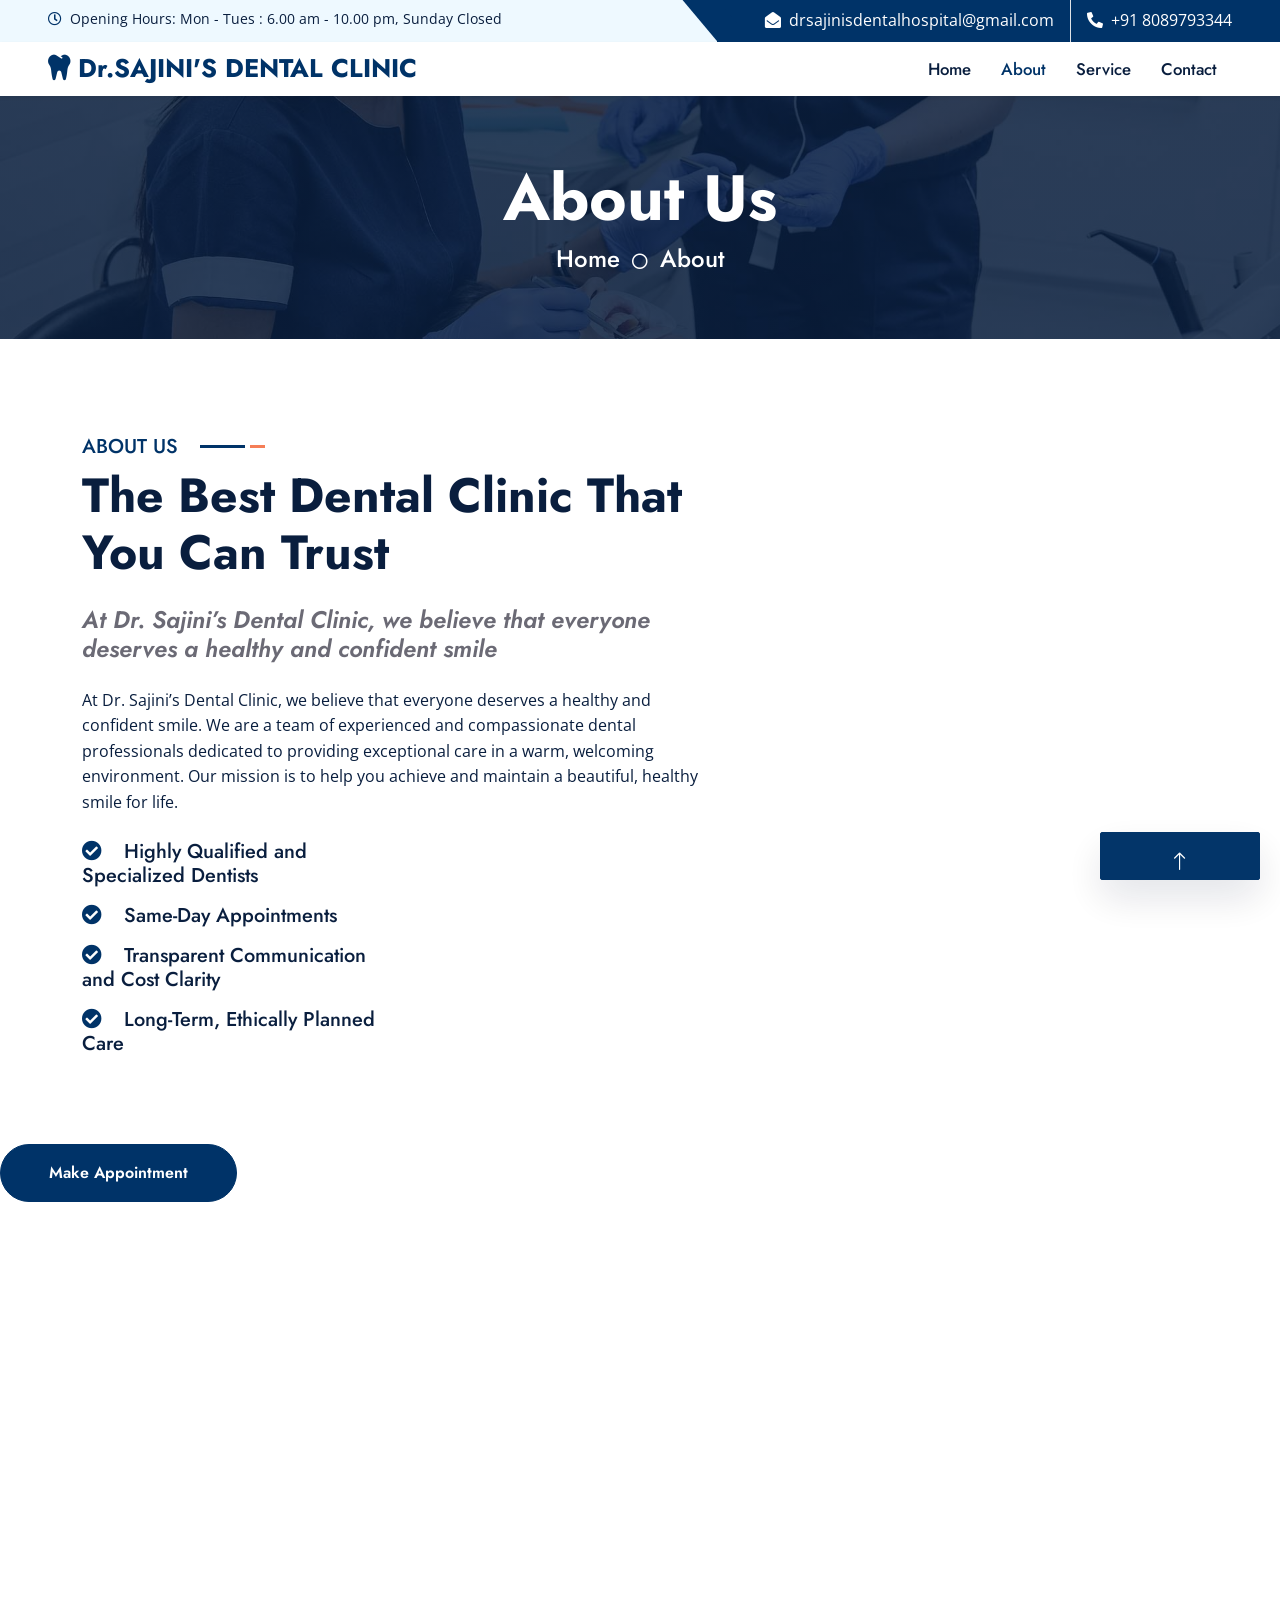
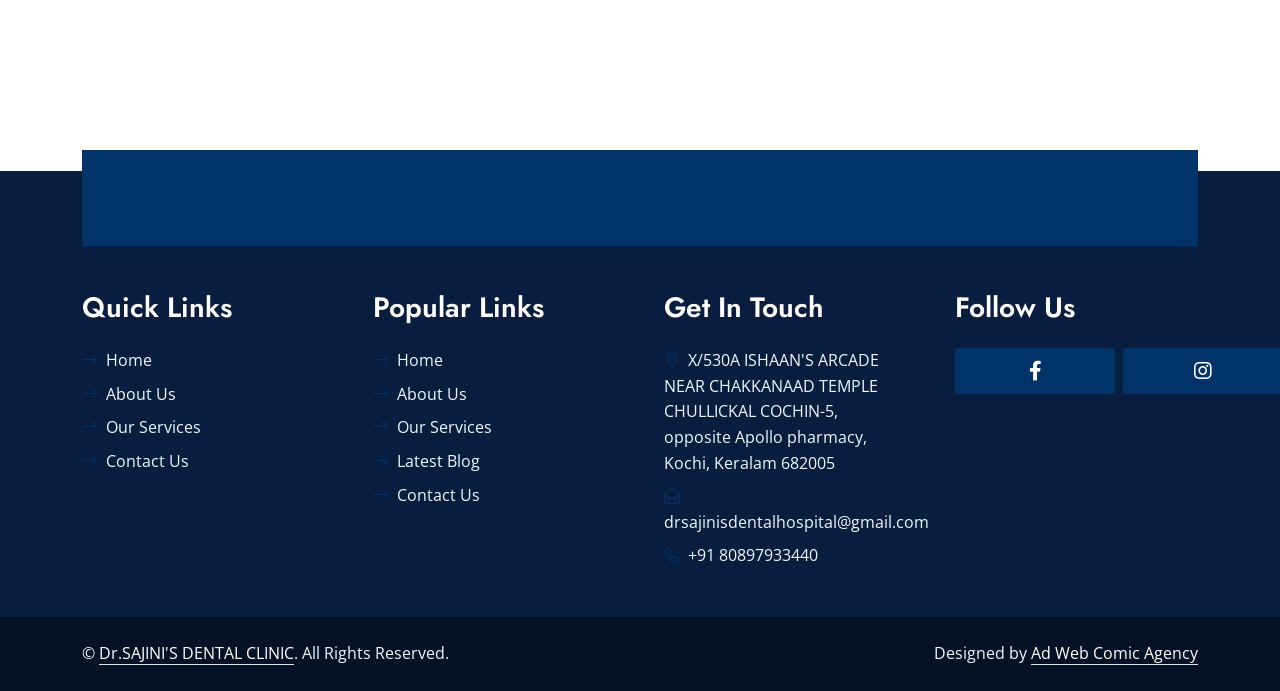
==== commit bd89897f: "Fix broken image asset paths and replace missing favicon with inline SVG icon." ====
--- a/about.html
+++ b/about.html
@@ -8,17 +8,29 @@
     <meta content="Free HTML Templates" name="keywords">
     <meta content="Free HTML Templates" name="description">
 
-    <link href="img/favicon.ico" rel="icon">
+    <!-- Favicon -->
+    <link rel="icon" href="data:image/svg+xml,%3Csvg xmlns='http://www.w3.org/2000/svg' viewBox='0 0 64 64'%3E%3Crect width='64' height='64' rx='12' fill='%23003368'/%3E%3Cpath d='M21 17c4 0 7 2 9 6 2-4 5-6 9-6 5 0 9 3 9 9v18h-7V29c0-3-2-5-5-5s-5 2-5 5v16h-7V29c0-3-2-5-5-5-3 0-5 2-5 5v16h-7V27c0-6 4-9 9-9zm-3 34h7V42h-7v9zm3-19h7v9h-7v-9z' fill='%23fff'/%3E%3C/svg%3E">
+
+    <!-- Google Web Fonts -->
     <link rel="preconnect" href="https://fonts.gstatic.com">
-    <link href="https://fonts.googleapis.com/css2?family=Jost:wght@500;600;700&family=Open+Sans:wght@400;600&display=swap" rel="stylesheet">
+    <link href="https://fonts.googleapis.com/css2?family=Jost:wght@500;600;700&family=Open+Sans:wght@400;600&display=swap" rel="stylesheet"> 
+
+    <!-- Icon Font Stylesheet -->
     <link href="https://cdnjs.cloudflare.com/ajax/libs/font-awesome/5.10.0/css/all.min.css" rel="stylesheet">
     <link href="https://cdn.jsdelivr.net/npm/bootstrap-icons@1.4.1/font/bootstrap-icons.css" rel="stylesheet">
+
+    <!-- Libraries Stylesheet -->
     <link href="lib/animate/animate.min.css" rel="stylesheet">
+
+    <!-- Customized Bootstrap Stylesheet -->
     <link href="css/bootstrap.min.css" rel="stylesheet">
+
+    <!-- Template Stylesheet -->
     <link href="css/style.css" rel="stylesheet">
 </head>
 
 <body>
+    <!-- Spinner Start -->
     <div id="spinner" class="show bg-white position-fixed translate-middle w-100 vh-100 top-50 start-50 d-flex align-items-center justify-content-center">
         <div class="spinner-grow text-primary m-1" role="status">
             <span class="sr-only">Loading...</span>
@@ -30,7 +42,10 @@
             <span class="sr-only">Loading...</span>
         </div>
     </div>
-
+    <!-- Spinner End -->
+
+
+    <!-- Topbar Start -->
     <div class="container-fluid bg-light ps-5 pe-0 d-none d-lg-block">
         <div class="row gx-0">
             <div class="col-md-6 text-center text-lg-start mb-2 mb-lg-0">
@@ -50,12 +65,15 @@
             </div>
         </div>
     </div>
-
+    <!-- Topbar End -->
+
+
+    <!-- Navbar Start -->
     <nav class="navbar navbar-expand-lg bg-white navbar-light shadow-sm px-5 py-3 py-lg-0">
         <a href="index.html" class="navbar-brand p-0">
             <h1 class="m-0 text-primary"><i class="fa fa-tooth me-2"></i>Dr.SAJINI'S DENTAL CLINIC</h1>
         </a>
-        <button class="navbar-toggler" type="button" data-bs-toggle="collapse" data-bs-target="#navbarCollapse" aria-label="Toggle navigation">
+        <button class="navbar-toggler" type="button" data-bs-toggle="collapse" data-bs-target="#navbarCollapse">
             <span class="navbar-toggler-icon"></span>
         </button>
         <div class="collapse navbar-collapse" id="navbarCollapse">
@@ -63,91 +81,126 @@
                 <a href="index.html" class="nav-item nav-link">Home</a>
                 <a href="about.html" class="nav-item nav-link active">About</a>
                 <a href="service.html" class="nav-item nav-link">Service</a>
+                   
                 <a href="contact.html" class="nav-item nav-link">Contact</a>
             </div>
+               
         </div>
     </nav>
-
+    <!-- Navbar End -->
+
+
+    <!-- Hero Start -->
     <div class="container-fluid bg-primary py-5 hero-header mb-5">
         <div class="row py-3">
             <div class="col-12 text-center">
                 <h1 class="display-3 text-white animated zoomIn">About Us</h1>
-                <a href="index.html" class="h4 text-white">Home</a>
+                <a href="" class="h4 text-white">Home</a>
                 <i class="far fa-circle text-white px-2"></i>
-                <a href="about.html" class="h4 text-white">About</a>
-            </div>
-        </div>
-    </div>
-
+                <a href="" class="h4 text-white">About</a>
+            </div>
+        </div>
+    </div>
+    <!-- Hero End -->
+
+
+    <!-- About Start -->
     <div class="container-fluid py-5 wow fadeInUp" data-wow-delay="0.1s">
         <div class="container">
-            <div class="row g-5 align-items-center">
+            <div class="row g-5">
                 <div class="col-lg-7">
                     <div class="section-title mb-4">
                         <h5 class="position-relative d-inline-block text-primary text-uppercase">About Us</h5>
-                        <h1 class="display-5 mb-0">The Best Dental Clinic That You Can Trust</h1>
+                        <h1 class="display-5 mb-0">The   Best Dental Clinic That You Can Trust</h1>
                     </div>
                     <h4 class="text-body fst-italic mb-4">At Dr. Sajini’s Dental Clinic, we believe that everyone deserves a healthy and confident smile</h4>
-                    <p class="mb-4">At Dr. Sajini’s Dental Clinic, we believe that everyone deserves a healthy and confident smile. We are a team of experienced and compassionate dental professionals committed to providing world-class care and gentle treatment to every patient.</p>
-                    <div class="row g-3">
-                        <div class="col-sm-6 wow zoomIn" data-wow-delay="0.3s">
-                            <h5 class="mb-3"><i class="fa fa-check-circle text-primary me-3"></i>Highly Qualified and Specialized Dentists</h5>
-                            <h5 class="mb-3"><i class="fa fa-check-circle text-primary me-3"></i>Same-Day Appointments</h5>
-                        </div>
-                        <div class="col-sm-6 wow zoomIn" data-wow-delay="0.6s">
-                            <h5 class="mb-3"><i class="fa fa-check-circle text-primary me-3"></i>Transparent Communication and Cost Clarity</h5>
-                            <h5 class="mb-3"><i class="fa fa-check-circle text-primary me-3"></i>Long-Term, Ethically Planned Care</h5>
-                        </div>
+                    <p class="mb-4">At Dr. Sajini’s Dental Clinic, we believe that everyone deserves a healthy and confident smile. We are a team of experienced and compassionate dental professionals dedicated to providing exceptional care in a warm, welcoming environment. Our mission is to help you achieve and maintain a beautiful, healthy smile for life.</p>
+                      <div class="col-sm-6 wow zoomIn" data-wow-delay="0.3s">
+        <h5 class="mb-3">
+            <i class="fa fa-check-circle text-primary me-3"></i>
+            Highly Qualified and Specialized Dentists
+        </h5>
+        <h5 class="mb-3">
+            <i class="fa fa-check-circle text-primary me-3"></i>
+            Same-Day Appointments
+        </h5>
+    </div>
+
+    <div class="col-sm-6 wow zoomIn" data-wow-delay="0.6s">
+        <h5 class="mb-3">
+            <i class="fa fa-check-circle text-primary me-3"></i>
+            Transparent Communication and Cost Clarity
+        </h5>
+        <h5 class="mb-3">
+            <i class="fa fa-check-circle text-primary me-3"></i>
+            Long-Term, Ethically Planned Care
+        </h5>
+    </div>
+</div>
+                </div>
+                    </div>
                     </div>
                     <a href="https://wa.me/918089793344" class="btn btn-primary py-3 px-5 mt-4 wow zoomIn" data-wow-delay="0.6s">Make Appointment</a>
                 </div>
                 <div class="col-lg-5" style="min-height: 500px;">
                     <div class="position-relative h-100">
-                        <img class="position-absolute w-100 h-100 rounded wow zoomIn" data-wow-delay="0.9s" src="img/about.jpg" alt="Dental clinic team" style="object-fit: cover;">
-                    </div>
-                </div>
-            </div>
-        </div>
-    </div>
-
-    <div class="container-fluid position-relative pt-5 wow fadeInUp" data-wow-delay="0.1s" style="z-index: 1;">
-        <div class="container">
-            <div class="bg-primary p-5"></div>
-        </div>
-    </div>
-
+                        <img class="position-absolute w-100 h-100 rounded wow zoomIn" data-wow-delay="0.9s" src="img/about.JPG" style="object-fit: cover;" alt="Clinic team portrait">
+                    </div>
+                </div>
+            </div>
+        </div>
+    </div>
+    <!-- About End -->
+    
+<!-- Newsletter Start -->
+<div class="container-fluid position-relative pt-5 wow fadeInUp" data-wow-delay="0.1s" style="z-index: 1;">
+    <div class="container">
+        <div class="bg-primary p-5">
+          
+        </div>
+    </div>
+</div>
+<!-- Newsletter End -->
+    
+    
+
+    <!-- Footer Start -->
     <div class="container-fluid bg-dark text-light py-5 wow fadeInUp" data-wow-delay="0.3s" style="margin-top: -75px;">
         <div class="container pt-5">
             <div class="row g-5 pt-4">
                 <div class="col-lg-3 col-md-6">
                     <h3 class="text-white mb-4">Quick Links</h3>
                     <div class="d-flex flex-column justify-content-start">
-                        <a class="text-light mb-2" href="index.html"><i class="bi bi-arrow-right text-primary me-2"></i>Home</a>
-                        <a class="text-light mb-2" href="about.html"><i class="bi bi-arrow-right text-primary me-2"></i>About Us</a>
-                        <a class="text-light mb-2" href="service.html"><i class="bi bi-arrow-right text-primary me-2"></i>Our Services</a>
-                        <a class="text-light" href="contact.html"><i class="bi bi-arrow-right text-primary me-2"></i>Contact Us</a>
-                    </div>
+                        <a class="text-light mb-2" href="#"><i class="bi bi-arrow-right text-primary me-2"></i>Home</a>
+                        <a class="text-light mb-2" href="#"><i class="bi bi-arrow-right text-primary me-2"></i>About Us</a>
+                        <a class="text-light mb-2" href="#"><i class="bi bi-arrow-right text-primary me-2"></i>Our Services</a>
+                       
+                        <a class="text-light" href="#"><i class="bi bi-arrow-right text-primary me-2"></i>Contact Us</a>
+                    </div>  
                 </div>
                 <div class="col-lg-3 col-md-6">
                     <h3 class="text-white mb-4">Popular Links</h3>
                     <div class="d-flex flex-column justify-content-start">
-                        <a class="text-light mb-2" href="index.html"><i class="bi bi-arrow-right text-primary me-2"></i>Home</a>
-                        <a class="text-light mb-2" href="about.html"><i class="bi bi-arrow-right text-primary me-2"></i>About Us</a>
-                        <a class="text-light mb-2" href="service.html"><i class="bi bi-arrow-right text-primary me-2"></i>Our Services</a>
-                        <a class="text-light" href="contact.html"><i class="bi bi-arrow-right text-primary me-2"></i>Contact Us</a>
+                        <a class="text-light mb-2" href="#"><i class="bi bi-arrow-right text-primary me-2"></i>Home</a>
+                        <a class="text-light mb-2" href="#"><i class="bi bi-arrow-right text-primary me-2"></i>About Us</a>
+                        <a class="text-light mb-2" href="#"><i class="bi bi-arrow-right text-primary me-2"></i>Our Services</a>
+                        <a class="text-light mb-2" href="#"><i class="bi bi-arrow-right text-primary me-2"></i>Latest Blog</a>
+                        <a class="text-light" href="#"><i class="bi bi-arrow-right text-primary me-2"></i>Contact Us</a>
                     </div>
                 </div>
                 <div class="col-lg-3 col-md-6">
                     <h3 class="text-white mb-4">Get In Touch</h3>
                     <p class="mb-2"><i class="bi bi-geo-alt text-primary me-2"></i>X/530A ISHAAN'S ARCADE NEAR CHAKKANAAD TEMPLE CHULLICKAL COCHIN-5, opposite Apollo pharmacy, Kochi, Keralam 682005</p>
                     <p class="mb-2"><i class="bi bi-envelope-open text-primary me-2"></i>drsajinisdentalhospital@gmail.com</p>
-                    <p class="mb-0"><i class="bi bi-telephone text-primary me-2"></i>+91 8089793344</p>
+                    <p class="mb-0"><i class="bi bi-telephone text-primary me-2"></i>+91 80897933440</p>
                 </div>
                 <div class="col-lg-3 col-md-6">
                     <h3 class="text-white mb-4">Follow Us</h3>
                     <div class="d-flex">
-                        <a class="btn btn-lg btn-primary btn-lg-square rounded me-2" href="https://www.facebook.com/share/p/1PBkSRDroV/" target="_blank" rel="noreferrer"><i class="fab fa-facebook-f fw-normal"></i></a>
-                        <a class="btn btn-lg btn-primary btn-lg-square rounded" href="https://www.instagram.com/dr_sajinis_dentalclinic" target="_blank" rel="noreferrer"><i class="fab fa-instagram fw-normal"></i></a>
+                              
+                        <a class="btn btn-lg btn-primary btn-lg-square rounded me-2" href="https://www.facebook.com/share/p/1PBkSRDroV/"><i class="fab fa-facebook-f fw-normal"></i></a>
+                                    
+                        <a class="btn btn-lg btn-primary btn-lg-square rounded" href="https://www.instagram.com/dr_sajinis_dentalclinic"><i class="fab fa-instagram fw-normal"></i></a>
                     </div>
                 </div>
             </div>
@@ -157,23 +210,33 @@
         <div class="container">
             <div class="row g-0">
                 <div class="col-md-6 text-center text-md-start">
-                    <p class="mb-md-0">&copy; <a class="text-white border-bottom" href="index.html">Dr.SAJINI'S DENTAL CLINIC</a>. All Rights Reserved.</p>
+                    <p class="mb-md-0">&copy; <a class="text-white border-bottom" href="#">Dr.SAJINI'S DENTAL CLINIC</a>. All Rights Reserved.</p>
                 </div>
                 <div class="col-md-6 text-center text-md-end">
-                    <p class="mb-0">Designed by <a class="text-white border-bottom" href="https://adwebcomicagency.vercel.app/" target="_blank" rel="noreferrer">Ad Web Comic Agency</a></p>
-                </div>
-            </div>
-        </div>
-    </div>
-
+                    <!--/*** The author’s attribution link below must remain intact on your website. ***/-->
+                    <!--/*** If you wish to remove this credit link, please purchase the Pro Version from https://adwebcomicagency.vercel.app/ . ***/-->
+                    <p class="mb-0">Designed by <a class="text-white border-bottom" href="https://adwebcomicagency.vercel.app/">Ad Web Comic Agency</a></p>
+                </div>
+            </div>
+        </div>
+    </div>
+    <!-- Footer End -->
+
+
+    <!-- Back to Top -->
     <a href="#" class="btn btn-lg btn-primary btn-lg-square rounded back-to-top"><i class="bi bi-arrow-up"></i></a>
 
+
+    <!-- JavaScript Libraries -->
     <script src="https://code.jquery.com/jquery-3.4.1.min.js"></script>
     <script src="https://cdn.jsdelivr.net/npm/bootstrap@5.0.0/dist/js/bootstrap.bundle.min.js"></script>
     <script src="lib/wow/wow.min.js"></script>
     <script src="lib/easing/easing.min.js"></script>
     <script src="lib/waypoints/waypoints.min.js"></script>
+
+    <!-- Template Javascript -->
     <script src="js/main.js"></script>
 </body>
 
 </html>
+
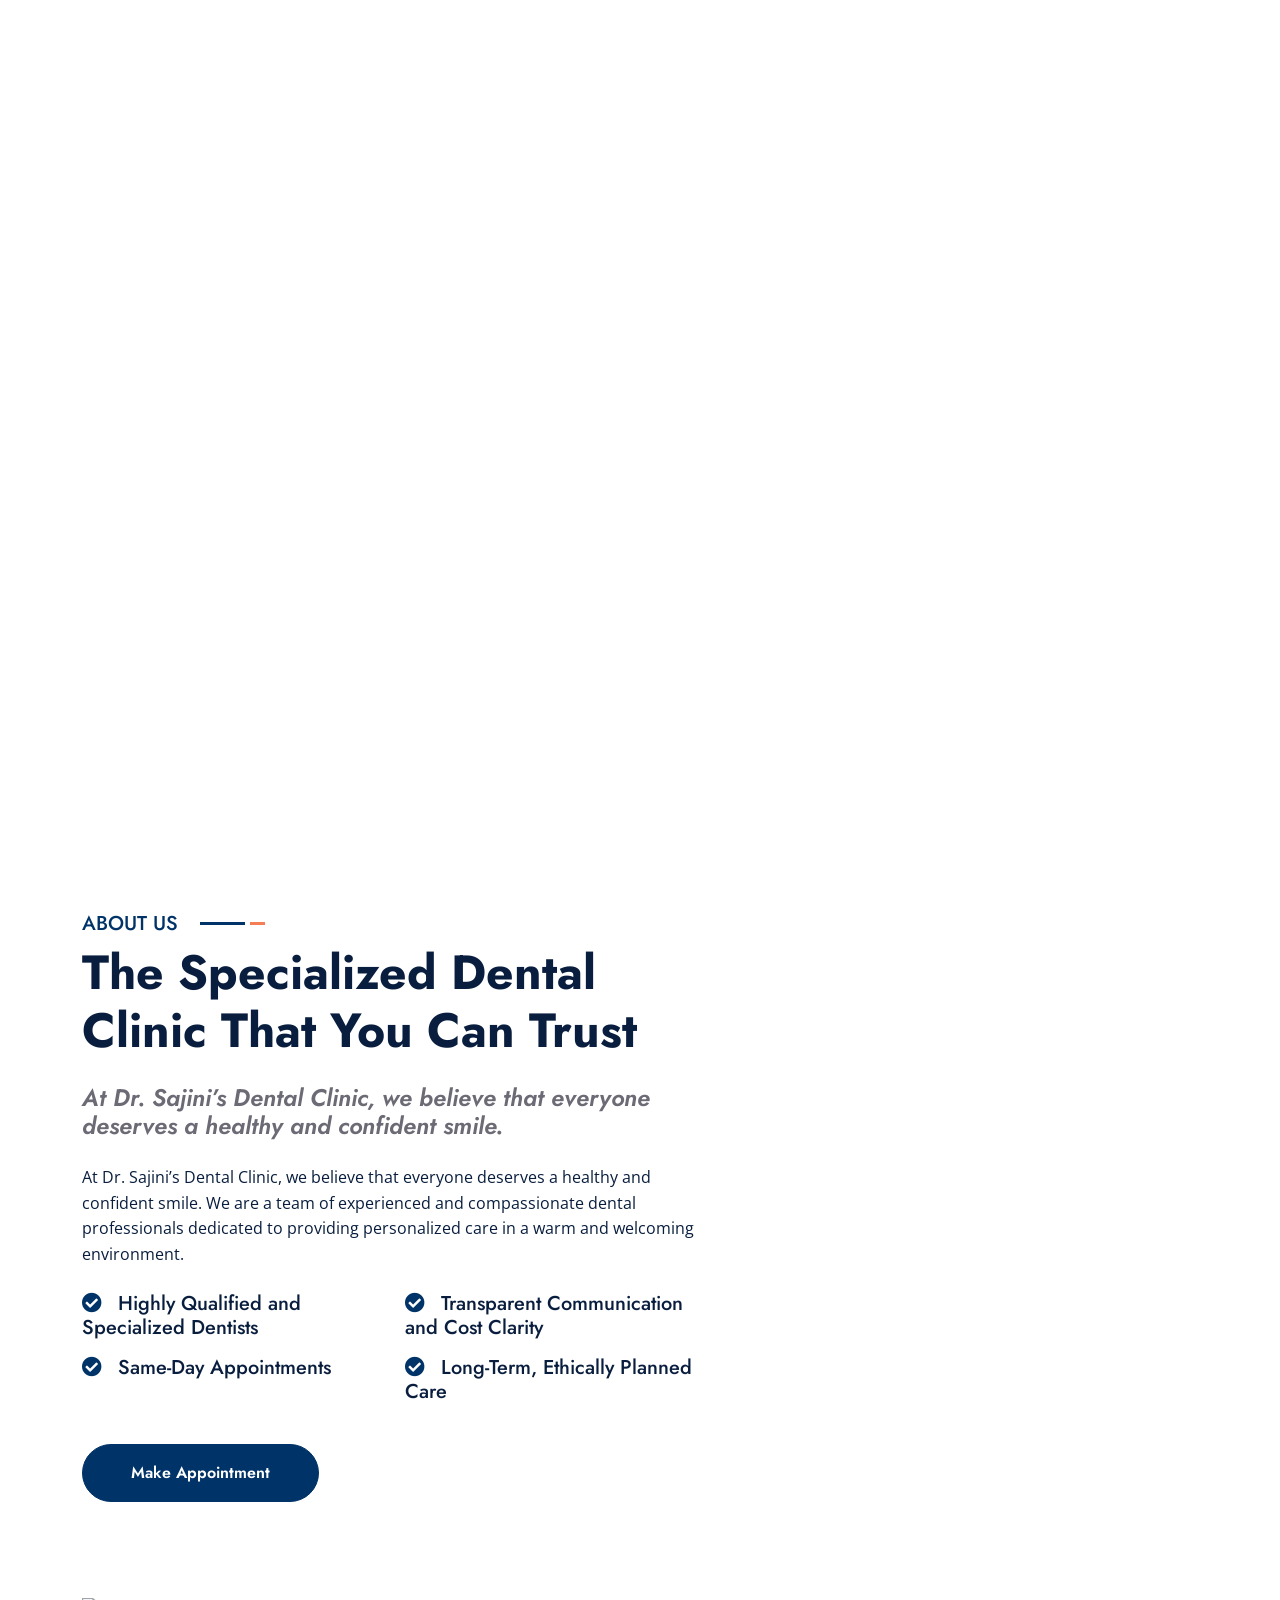
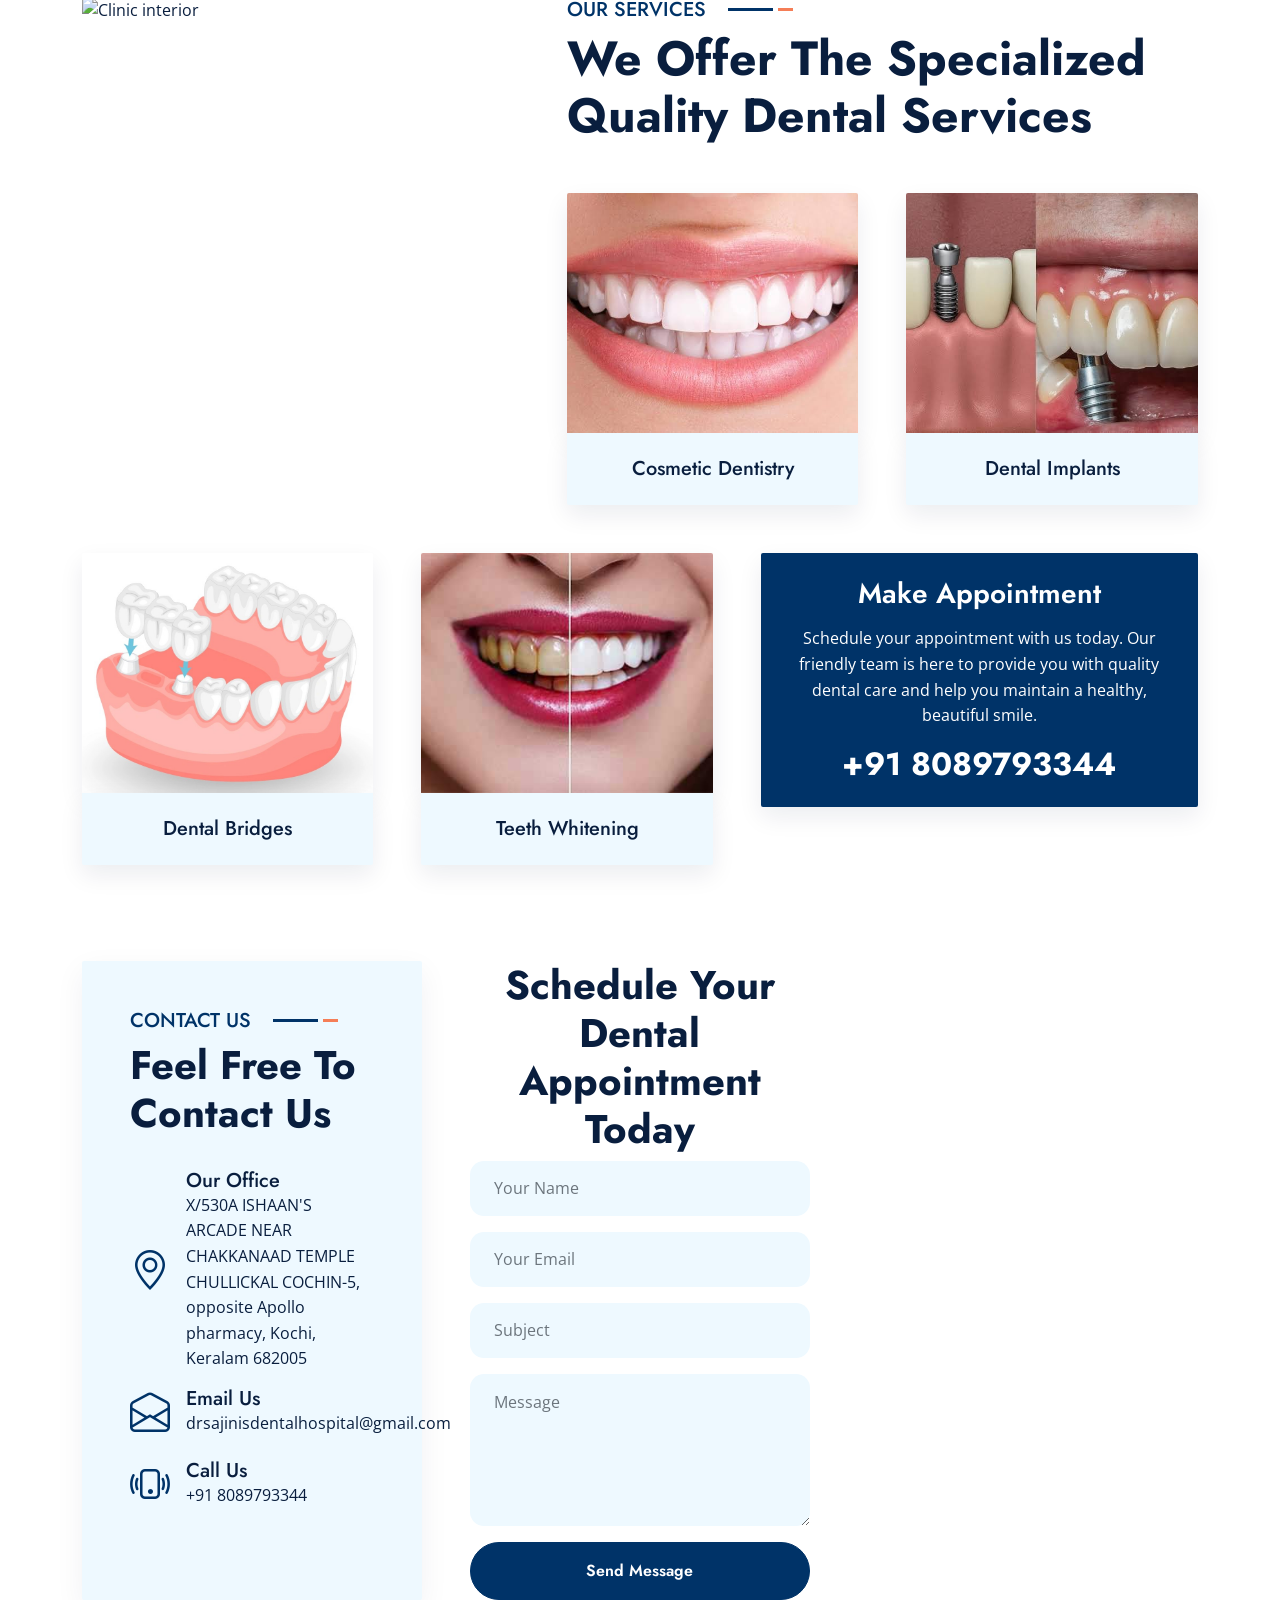
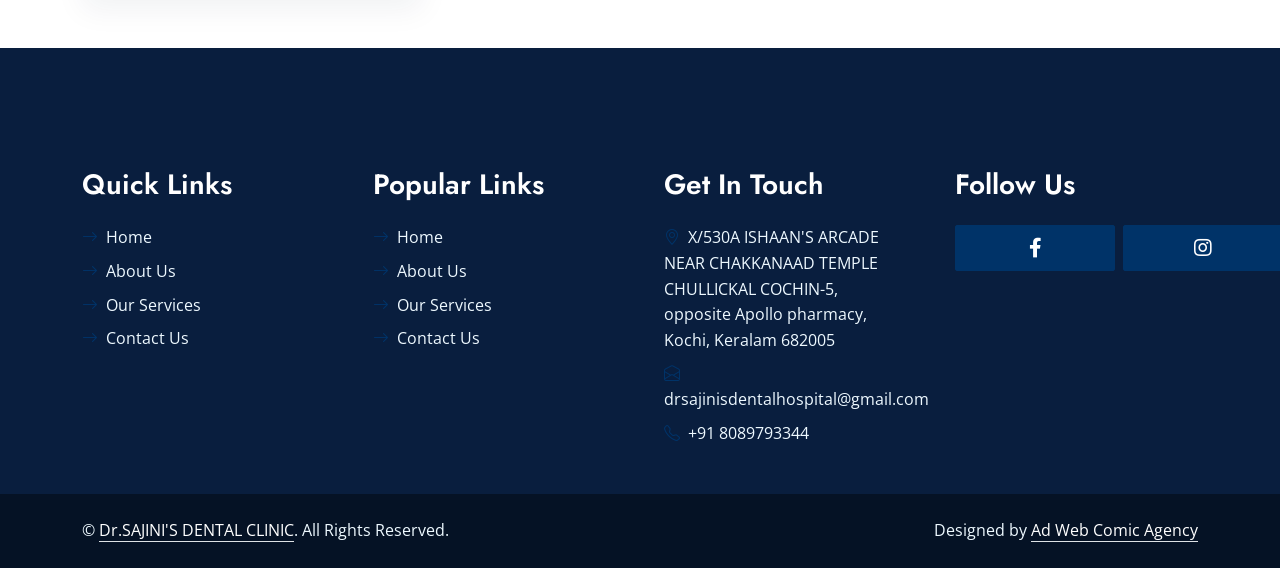
==== commit bd59e1e6: "Implement mobile-first responsive fixes, optimize layouts, and improve hamburger nav and touch-frien" ====
--- a/about.html
+++ b/about.html
@@ -3,13 +3,13 @@
 
 <head>
     <meta charset="utf-8">
-    <title>Dr.SAJINI'S DENTAL CLINIC - Dental Clinic </title>
+    <title>Dr.SAJINI'S DENTAL CLINIC</title>
     <meta content="width=device-width, initial-scale=1.0" name="viewport">
     <meta content="Free HTML Templates" name="keywords">
     <meta content="Free HTML Templates" name="description">
 
     <!-- Favicon -->
-    <link rel="icon" href="data:image/svg+xml,%3Csvg xmlns='http://www.w3.org/2000/svg' viewBox='0 0 64 64'%3E%3Crect width='64' height='64' rx='12' fill='%23003368'/%3E%3Cpath d='M21 17c4 0 7 2 9 6 2-4 5-6 9-6 5 0 9 3 9 9v18h-7V29c0-3-2-5-5-5s-5 2-5 5v16h-7V29c0-3-2-5-5-5-3 0-5 2-5 5v16h-7V27c0-6 4-9 9-9zm-3 34h7V42h-7v9zm3-19h7v9h-7v-9z' fill='%23fff'/%3E%3C/svg%3E">
+    <link href="img/favicon.ico" rel="icon">
 
     <!-- Google Web Fonts -->
     <link rel="preconnect" href="https://fonts.gstatic.com">
@@ -30,7 +30,6 @@
 </head>
 
 <body>
-    <!-- Spinner Start -->
     <div id="spinner" class="show bg-white position-fixed translate-middle w-100 vh-100 top-50 start-50 d-flex align-items-center justify-content-center">
         <div class="spinner-grow text-primary m-1" role="status">
             <span class="sr-only">Loading...</span>
@@ -42,10 +41,7 @@
             <span class="sr-only">Loading...</span>
         </div>
     </div>
-    <!-- Spinner End -->
-
-
-    <!-- Topbar Start -->
+
     <div class="container-fluid bg-light ps-5 pe-0 d-none d-lg-block">
         <div class="row gx-0">
             <div class="col-md-6 text-center text-lg-start mb-2 mb-lg-0">
@@ -65,142 +61,266 @@
             </div>
         </div>
     </div>
-    <!-- Topbar End -->
-
-
-    <!-- Navbar Start -->
+
     <nav class="navbar navbar-expand-lg bg-white navbar-light shadow-sm px-5 py-3 py-lg-0">
         <a href="index.html" class="navbar-brand p-0">
             <h1 class="m-0 text-primary"><i class="fa fa-tooth me-2"></i>Dr.SAJINI'S DENTAL CLINIC</h1>
         </a>
-        <button class="navbar-toggler" type="button" data-bs-toggle="collapse" data-bs-target="#navbarCollapse">
+        <button class="navbar-toggler" type="button" data-bs-toggle="collapse" data-bs-target="#navbarCollapse" aria-controls="navbarCollapse" aria-expanded="false" aria-label="Toggle navigation">
             <span class="navbar-toggler-icon"></span>
         </button>
         <div class="collapse navbar-collapse" id="navbarCollapse">
             <div class="navbar-nav ms-auto py-0">
-                <a href="index.html" class="nav-item nav-link">Home</a>
-                <a href="about.html" class="nav-item nav-link active">About</a>
+                <a href="index.html" class="nav-item nav-link active">Home</a>
+                <a href="about.html" class="nav-item nav-link">About</a>
                 <a href="service.html" class="nav-item nav-link">Service</a>
-                   
                 <a href="contact.html" class="nav-item nav-link">Contact</a>
             </div>
-               
         </div>
     </nav>
-    <!-- Navbar End -->
-
-
-    <!-- Hero Start -->
-    <div class="container-fluid bg-primary py-5 hero-header mb-5">
-        <div class="row py-3">
-            <div class="col-12 text-center">
-                <h1 class="display-3 text-white animated zoomIn">About Us</h1>
-                <a href="" class="h4 text-white">Home</a>
-                <i class="far fa-circle text-white px-2"></i>
-                <a href="" class="h4 text-white">About</a>
-            </div>
-        </div>
-    </div>
-    <!-- Hero End -->
-
-
-    <!-- About Start -->
+
+    <div class="container-fluid p-0 mb-5">
+        <div id="header-carousel" class="carousel slide carousel-fade" data-bs-ride="carousel">
+            <div class="carousel-inner">
+                <div class="carousel-item active">
+                    <img class="w-100" src="img/carousel-1.jpg" alt="Image">
+                    <div class="carousel-caption d-flex flex-column align-items-center justify-content-center">
+                        <div class="p-3" style="max-width: 900px;">
+                            <h5 class="text-white text-uppercase mb-3 animated slideInDown">Keep Your Teeth Healthy</h5>
+                            <h1 class="display-1 text-white mb-md-4 animated zoomIn">Take The Specialized Quality Dental Treatment</h1>
+                            <a href="https://wa.me/918089793344" class="btn btn-primary py-md-3 px-md-5 me-3 animated slideInLeft">Appointment</a>
+                            <a href="contact.html" class="btn btn-secondary py-md-3 px-md-5 animated slideInRight">Contact Us</a>
+                        </div>
+                    </div>
+                </div>
+                <div class="carousel-item">
+                    <img class="w-100" src="img/carousel-2.jpg" alt="Image">
+                    <div class="carousel-caption d-flex flex-column align-items-center justify-content-center">
+                        <div class="p-3" style="max-width: 900px;">
+                            <h5 class="text-white text-uppercase mb-3 animated slideInDown">Keep Your Teeth Healthy</h5>
+                            <h1 class="display-1 text-white mb-md-4 animated zoomIn">Take The Specialized Quality Dental Treatment</h1>
+                            <a href="https://wa.me/918089793344" class="btn btn-primary py-md-3 px-md-5 me-3 animated slideInLeft">Appointment</a>
+                            <a href="contact.html" class="btn btn-secondary py-md-3 px-md-5 animated slideInRight">Contact Us</a>
+                        </div>
+                    </div>
+                </div>
+            </div>
+            <button class="carousel-control-prev" type="button" data-bs-target="#header-carousel" data-bs-slide="prev">
+                <span class="carousel-control-prev-icon" aria-hidden="true"></span>
+                <span class="visually-hidden">Previous</span>
+            </button>
+            <button class="carousel-control-next" type="button" data-bs-target="#header-carousel" data-bs-slide="next">
+                <span class="carousel-control-next-icon" aria-hidden="true"></span>
+                <span class="visually-hidden">Next</span>
+            </button>
+        </div>
+    </div>
+
     <div class="container-fluid py-5 wow fadeInUp" data-wow-delay="0.1s">
         <div class="container">
-            <div class="row g-5">
+            <div class="row g-5 align-items-center">
                 <div class="col-lg-7">
                     <div class="section-title mb-4">
                         <h5 class="position-relative d-inline-block text-primary text-uppercase">About Us</h5>
-                        <h1 class="display-5 mb-0">The   Best Dental Clinic That You Can Trust</h1>
-                    </div>
-                    <h4 class="text-body fst-italic mb-4">At Dr. Sajini’s Dental Clinic, we believe that everyone deserves a healthy and confident smile</h4>
-                    <p class="mb-4">At Dr. Sajini’s Dental Clinic, we believe that everyone deserves a healthy and confident smile. We are a team of experienced and compassionate dental professionals dedicated to providing exceptional care in a warm, welcoming environment. Our mission is to help you achieve and maintain a beautiful, healthy smile for life.</p>
-                      <div class="col-sm-6 wow zoomIn" data-wow-delay="0.3s">
-        <h5 class="mb-3">
-            <i class="fa fa-check-circle text-primary me-3"></i>
-            Highly Qualified and Specialized Dentists
-        </h5>
-        <h5 class="mb-3">
-            <i class="fa fa-check-circle text-primary me-3"></i>
-            Same-Day Appointments
-        </h5>
-    </div>
-
-    <div class="col-sm-6 wow zoomIn" data-wow-delay="0.6s">
-        <h5 class="mb-3">
-            <i class="fa fa-check-circle text-primary me-3"></i>
-            Transparent Communication and Cost Clarity
-        </h5>
-        <h5 class="mb-3">
-            <i class="fa fa-check-circle text-primary me-3"></i>
-            Long-Term, Ethically Planned Care
-        </h5>
-    </div>
-</div>
-                </div>
-                    </div>
+                        <h1 class="display-5 mb-0">The Specialized Dental Clinic That You Can Trust</h1>
+                    </div>
+                    <h4 class="text-body fst-italic mb-4">At Dr. Sajini’s Dental Clinic, we believe that everyone deserves a healthy and confident smile.</h4>
+                    <p class="mb-4">At Dr. Sajini’s Dental Clinic, we believe that everyone deserves a healthy and confident smile. We are a team of experienced and compassionate dental professionals dedicated to providing personalized care in a warm and welcoming environment.</p>
+                    <div class="row g-3">
+                        <div class="col-sm-6 wow zoomIn" data-wow-delay="0.3s">
+                            <h5 class="mb-3"><i class="fa fa-check-circle text-primary me-3"></i>Highly Qualified and Specialized Dentists</h5>
+                            <h5 class="mb-3"><i class="fa fa-check-circle text-primary me-3"></i>Same-Day Appointments</h5>
+                        </div>
+                        <div class="col-sm-6 wow zoomIn" data-wow-delay="0.6s">
+                            <h5 class="mb-3"><i class="fa fa-check-circle text-primary me-3"></i>Transparent Communication and Cost Clarity</h5>
+                            <h5 class="mb-3"><i class="fa fa-check-circle text-primary me-3"></i>Long-Term, Ethically Planned Care</h5>
+                        </div>
                     </div>
                     <a href="https://wa.me/918089793344" class="btn btn-primary py-3 px-5 mt-4 wow zoomIn" data-wow-delay="0.6s">Make Appointment</a>
                 </div>
                 <div class="col-lg-5" style="min-height: 500px;">
                     <div class="position-relative h-100">
-                        <img class="position-absolute w-100 h-100 rounded wow zoomIn" data-wow-delay="0.9s" src="img/about.JPG" style="object-fit: cover;" alt="Clinic team portrait">
-                    </div>
-                </div>
-            </div>
-        </div>
-    </div>
-    <!-- About End -->
-    
-<!-- Newsletter Start -->
-<div class="container-fluid position-relative pt-5 wow fadeInUp" data-wow-delay="0.1s" style="z-index: 1;">
-    <div class="container">
-        <div class="bg-primary p-5">
-          
-        </div>
-    </div>
-</div>
-<!-- Newsletter End -->
-    
-    
-
-    <!-- Footer Start -->
-    <div class="container-fluid bg-dark text-light py-5 wow fadeInUp" data-wow-delay="0.3s" style="margin-top: -75px;">
+                        <img class="position-absolute w-100 h-100 rounded wow zoomIn" data-wow-delay="0.9s" src="img/about.jpg" style="object-fit: cover;" alt="Clinic team portrait">
+                    </div>
+                </div>
+            </div>
+        </div>
+    </div>
+
+    <div class="container-fluid py-5 wow fadeInUp" data-wow-delay="0.1s">
+        <div class="container">
+            <div class="row g-5 mb-5">
+                <div class="col-lg-5 wow zoomIn" data-wow-delay="0.3s" style="min-height: 400px;">
+                    <div class="h-100 position-relative">
+                        <img class="position-absolute w-100 h-100" src="img/about.jpg" style="object-fit: cover;" alt="Clinic interior">
+                    </div>
+                </div>
+                <div class="col-lg-7">
+                    <div class="section-title mb-5">
+                        <h5 class="position-relative d-inline-block text-primary text-uppercase">Our Services</h5>
+                        <h1 class="display-5 mb-0">We Offer The Specialized Quality Dental Services</h1>
+                    </div>
+                    <div class="row g-5">
+                        <div class="col-md-6 service-item wow zoomIn" data-wow-delay="0.6s">
+                            <div class="rounded-top overflow-hidden">
+                                <img class="img-fluid" src="img/Cosmeticdentistry.jpg" alt="Cosmetic Dentistry">
+                            </div>
+                            <div class="position-relative bg-light rounded-bottom text-center p-4">
+                                <h5 class="m-0">Cosmetic Dentistry</h5>
+                            </div>
+                        </div>
+                        <div class="col-md-6 service-item wow zoomIn" data-wow-delay="0.9s">
+                            <div class="rounded-top overflow-hidden">
+                                <img class="img-fluid" src="img/Dentalimplants.jpg" alt="Dental Implants">
+                            </div>
+                            <div class="position-relative bg-light rounded-bottom text-center p-4">
+                                <h5 class="m-0">Dental Implants</h5>
+                            </div>
+                        </div>
+                    </div>
+                </div>
+            </div>
+            <div class="row g-5 wow fadeInUp" data-wow-delay="0.1s">
+                <div class="col-lg-7">
+                    <div class="row g-5">
+                        <div class="col-md-6 service-item wow zoomIn" data-wow-delay="0.3s">
+                            <div class="rounded-top overflow-hidden">
+                                <img class="img-fluid" src="img/service-3.jpg" alt="Dental Bridges">
+                            </div>
+                            <div class="position-relative bg-light rounded-bottom text-center p-4">
+                                <h5 class="m-0">Dental Bridges</h5>
+                            </div>
+                        </div>
+                        <div class="col-md-6 service-item wow zoomIn" data-wow-delay="0.6s">
+                            <div class="rounded-top overflow-hidden">
+                                <img class="img-fluid" src="img/service-4.jpg" alt="Teeth Whitening">
+                            </div>
+                            <div class="position-relative bg-light rounded-bottom text-center p-4">
+                                <h5 class="m-0">Teeth Whitening</h5>
+                            </div>
+                        </div>
+                    </div>
+                </div>
+                <div class="col-lg-5 service-item wow zoomIn" data-wow-delay="0.9s">
+                    <div class="position-relative bg-primary rounded h-100 d-flex flex-column align-items-center justify-content-center text-center p-4">
+                        <h3 class="text-white mb-3">Make Appointment</h3>
+                        <p class="text-white mb-3">Schedule your appointment with us today. Our friendly team is here to provide you with quality dental care and help you maintain a healthy, beautiful smile.</p>
+                        <h2 class="text-white mb-0">+91 8089793344</h2>
+                    </div>
+                </div>
+            </div>
+        </div>
+    </div>
+
+    <div class="container-fluid py-5">
+        <div class="container">
+            <div class="row g-5">
+                <div class="col-xl-4 col-lg-6 wow slideInUp" data-wow-delay="0.1s">
+                    <div class="bg-light rounded h-100 p-5">
+                        <div class="section-title">
+                            <h5 class="position-relative d-inline-block text-primary text-uppercase">Contact Us</h5>
+                            <h1 class="display-6 mb-4">Feel Free To Contact Us</h1>
+                        </div>
+                        <div class="d-flex align-items-center mb-2">
+                            <i class="bi bi-geo-alt fs-1 text-primary me-3"></i>
+                            <div class="text-start">
+                                <h5 class="mb-0">Our Office</h5>
+                                <span>X/530A ISHAAN'S ARCADE NEAR CHAKKANAAD TEMPLE CHULLICKAL COCHIN-5, opposite Apollo pharmacy, Kochi, Keralam 682005</span>
+                            </div>
+                        </div>
+                        <div class="d-flex align-items-center mb-2">
+                            <i class="bi bi-envelope-open fs-1 text-primary me-3"></i>
+                            <div class="text-start">
+                                <h5 class="mb-0">Email Us</h5>
+                                <span>drsajinisdentalhospital@gmail.com</span>
+                            </div>
+                        </div>
+                        <div class="d-flex align-items-center">
+                            <i class="bi bi-phone-vibrate fs-1 text-primary me-3"></i>
+                            <div class="text-start">
+                                <h5 class="mb-0">Call Us</h5>
+                                <span>+91 8089793344</span>
+                            </div>
+                        </div>
+                    </div>
+                </div>
+                <div class="col-xl-4 col-lg-6 wow slideInUp" data-wow-delay="0.3s">
+                    <h1 class="text-center">Schedule Your Dental Appointment Today</h1>
+                    <form id="whatsappForm">
+                        <div class="row g-3">
+                            <div class="col-12">
+                                <input type="text" id="name" class="form-control border-0 bg-light px-4" placeholder="Your Name" style="height: 55px;" required>
+                            </div>
+                            <div class="col-12">
+                                <input type="email" id="email" class="form-control border-0 bg-light px-4" placeholder="Your Email" style="height: 55px;" required>
+                            </div>
+                            <div class="col-12">
+                                <input type="text" id="subject" class="form-control border-0 bg-light px-4" placeholder="Subject" style="height: 55px;" required>
+                            </div>
+                            <div class="col-12">
+                                <textarea id="message" class="form-control border-0 bg-light px-4 py-3" rows="5" placeholder="Message" required></textarea>
+                            </div>
+                            <div class="col-12">
+                                <button class="btn btn-primary w-100 py-3" type="submit">Send Message</button>
+                            </div>
+                        </div>
+                    </form>
+                    <script>
+                    document.getElementById("whatsappForm").addEventListener("submit", function(event) {
+                        event.preventDefault();
+
+                        var name = document.getElementById("name").value;
+                        var email = document.getElementById("email").value;
+                        var subject = document.getElementById("subject").value;
+                        var message = document.getElementById("message").value;
+
+                        var whatsappNumber = "918089793344";
+                        var whatsappMessage = "New Contact Form Enquiry\n\nName: " + name + "\nEmail: " + email + "\nSubject: " + subject + "\nMessage: " + message;
+                        var whatsappURL = "https://wa.me/" + whatsappNumber + "?text=" + encodeURIComponent(whatsappMessage);
+
+                        window.open(whatsappURL, "_blank");
+                    });
+                    </script>
+                </div>
+                <div class="col-xl-4 col-lg-12 wow slideInUp" data-wow-delay="0.6s">
+                    <iframe class="position-relative rounded w-100 h-100" src="https://www.google.com/maps/embed?pb=!1m18!1m12!1m3!1d3929.902380021764!2d76.25585079999999!3d9.942079999999999!2m3!1f0!2f0!3f0!3m2!1i1024!2i768!4f13.1!3m3!1m2!1s0x3b080fe46ba6272d%3A0xc2f77d0e2b5d1f1d!2sDr.%20Sajini%27s%20Dental%20Clinic!5e0!3m2!1sen!2sin!4v1712041578976!5m2!1sen!2sin" frameborder="0" style="min-height: 400px; border:0;" allowfullscreen="" aria-hidden="false" tabindex="0"></iframe>
+                </div>
+            </div>
+        </div>
+    </div>
+
+    <div class="container-fluid bg-dark text-light py-5 wow fadeInUp" data-wow-delay="0.3s" style="margin-top: 0;">
         <div class="container pt-5">
             <div class="row g-5 pt-4">
                 <div class="col-lg-3 col-md-6">
                     <h3 class="text-white mb-4">Quick Links</h3>
                     <div class="d-flex flex-column justify-content-start">
-                        <a class="text-light mb-2" href="#"><i class="bi bi-arrow-right text-primary me-2"></i>Home</a>
-                        <a class="text-light mb-2" href="#"><i class="bi bi-arrow-right text-primary me-2"></i>About Us</a>
-                        <a class="text-light mb-2" href="#"><i class="bi bi-arrow-right text-primary me-2"></i>Our Services</a>
-                       
-                        <a class="text-light" href="#"><i class="bi bi-arrow-right text-primary me-2"></i>Contact Us</a>
-                    </div>  
+                        <a class="text-light mb-2" href="index.html"><i class="bi bi-arrow-right text-primary me-2"></i>Home</a>
+                        <a class="text-light mb-2" href="about.html"><i class="bi bi-arrow-right text-primary me-2"></i>About Us</a>
+                        <a class="text-light mb-2" href="service.html"><i class="bi bi-arrow-right text-primary me-2"></i>Our Services</a>
+                        <a class="text-light" href="contact.html"><i class="bi bi-arrow-right text-primary me-2"></i>Contact Us</a>
+                    </div>
                 </div>
                 <div class="col-lg-3 col-md-6">
                     <h3 class="text-white mb-4">Popular Links</h3>
                     <div class="d-flex flex-column justify-content-start">
-                        <a class="text-light mb-2" href="#"><i class="bi bi-arrow-right text-primary me-2"></i>Home</a>
-                        <a class="text-light mb-2" href="#"><i class="bi bi-arrow-right text-primary me-2"></i>About Us</a>
-                        <a class="text-light mb-2" href="#"><i class="bi bi-arrow-right text-primary me-2"></i>Our Services</a>
-                        <a class="text-light mb-2" href="#"><i class="bi bi-arrow-right text-primary me-2"></i>Latest Blog</a>
-                        <a class="text-light" href="#"><i class="bi bi-arrow-right text-primary me-2"></i>Contact Us</a>
+                        <a class="text-light mb-2" href="index.html"><i class="bi bi-arrow-right text-primary me-2"></i>Home</a>
+                        <a class="text-light mb-2" href="about.html"><i class="bi bi-arrow-right text-primary me-2"></i>About Us</a>
+                        <a class="text-light mb-2" href="service.html"><i class="bi bi-arrow-right text-primary me-2"></i>Our Services</a>
+                        <a class="text-light" href="contact.html"><i class="bi bi-arrow-right text-primary me-2"></i>Contact Us</a>
                     </div>
                 </div>
                 <div class="col-lg-3 col-md-6">
                     <h3 class="text-white mb-4">Get In Touch</h3>
                     <p class="mb-2"><i class="bi bi-geo-alt text-primary me-2"></i>X/530A ISHAAN'S ARCADE NEAR CHAKKANAAD TEMPLE CHULLICKAL COCHIN-5, opposite Apollo pharmacy, Kochi, Keralam 682005</p>
                     <p class="mb-2"><i class="bi bi-envelope-open text-primary me-2"></i>drsajinisdentalhospital@gmail.com</p>
-                    <p class="mb-0"><i class="bi bi-telephone text-primary me-2"></i>+91 80897933440</p>
+                    <p class="mb-0"><i class="bi bi-telephone text-primary me-2"></i>+91 8089793344</p>
                 </div>
                 <div class="col-lg-3 col-md-6">
                     <h3 class="text-white mb-4">Follow Us</h3>
                     <div class="d-flex">
-                              
-                        <a class="btn btn-lg btn-primary btn-lg-square rounded me-2" href="https://www.facebook.com/share/p/1PBkSRDroV/"><i class="fab fa-facebook-f fw-normal"></i></a>
-                                    
-                        <a class="btn btn-lg btn-primary btn-lg-square rounded" href="https://www.instagram.com/dr_sajinis_dentalclinic"><i class="fab fa-instagram fw-normal"></i></a>
+                        <a class="btn btn-lg btn-primary btn-lg-square rounded me-2" href="https://www.facebook.com/share/p/1PBkSRDroV/" aria-label="Facebook"><i class="fab fa-facebook-f fw-normal"></i></a>
+                        <a class="btn btn-lg btn-primary btn-lg-square rounded" href="https://www.instagram.com/dr_sajinis_dentalclinic" aria-label="Instagram"><i class="fab fa-instagram fw-normal"></i></a>
                     </div>
                 </div>
             </div>
@@ -213,30 +333,20 @@
                     <p class="mb-md-0">&copy; <a class="text-white border-bottom" href="#">Dr.SAJINI'S DENTAL CLINIC</a>. All Rights Reserved.</p>
                 </div>
                 <div class="col-md-6 text-center text-md-end">
-                    <!--/*** The author’s attribution link below must remain intact on your website. ***/-->
-                    <!--/*** If you wish to remove this credit link, please purchase the Pro Version from https://adwebcomicagency.vercel.app/ . ***/-->
                     <p class="mb-0">Designed by <a class="text-white border-bottom" href="https://adwebcomicagency.vercel.app/">Ad Web Comic Agency</a></p>
                 </div>
             </div>
         </div>
     </div>
-    <!-- Footer End -->
-
-
-    <!-- Back to Top -->
-    <a href="#" class="btn btn-lg btn-primary btn-lg-square rounded back-to-top"><i class="bi bi-arrow-up"></i></a>
-
-
-    <!-- JavaScript Libraries -->
+
+    <a href="#" class="btn btn-lg btn-primary btn-lg-square rounded back-to-top" aria-label="Back to top"><i class="bi bi-arrow-up"></i></a>
+
     <script src="https://code.jquery.com/jquery-3.4.1.min.js"></script>
     <script src="https://cdn.jsdelivr.net/npm/bootstrap@5.0.0/dist/js/bootstrap.bundle.min.js"></script>
     <script src="lib/wow/wow.min.js"></script>
     <script src="lib/easing/easing.min.js"></script>
     <script src="lib/waypoints/waypoints.min.js"></script>
-
-    <!-- Template Javascript -->
     <script src="js/main.js"></script>
 </body>
 
 </html>
-
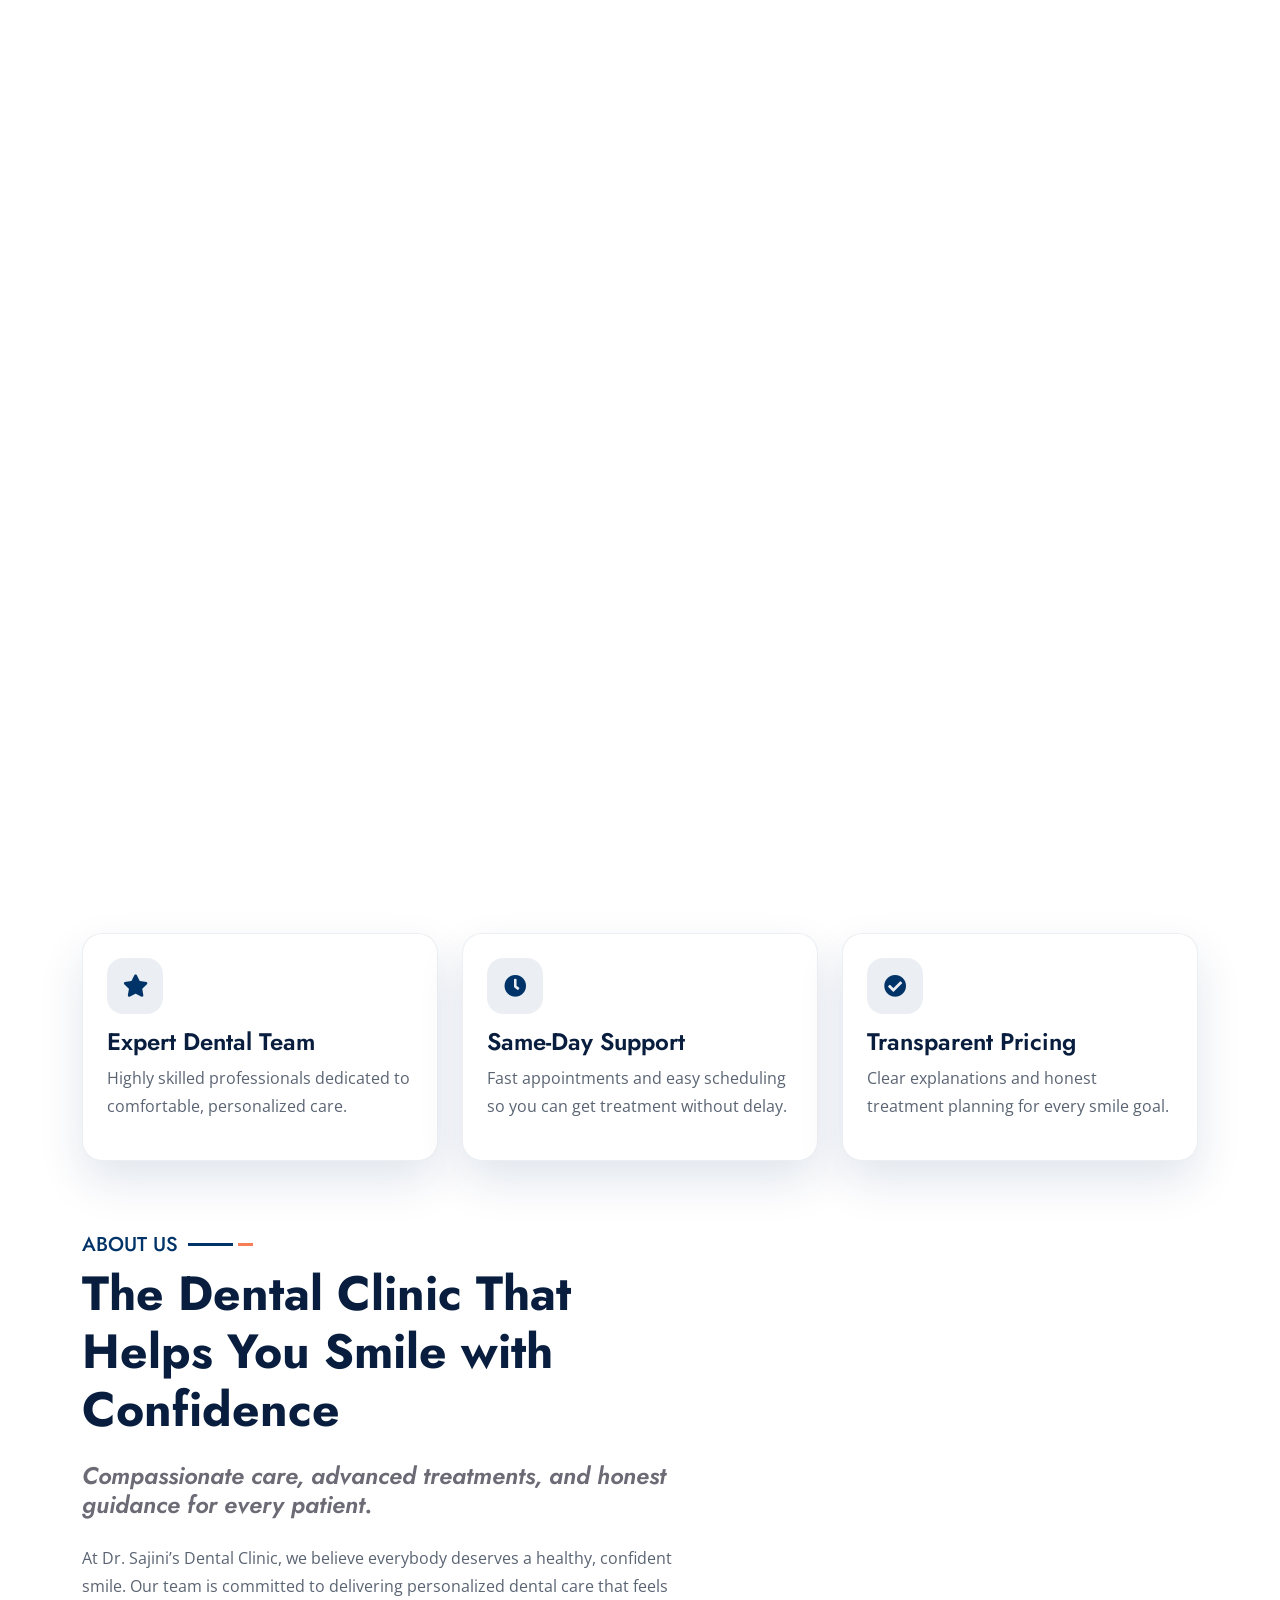
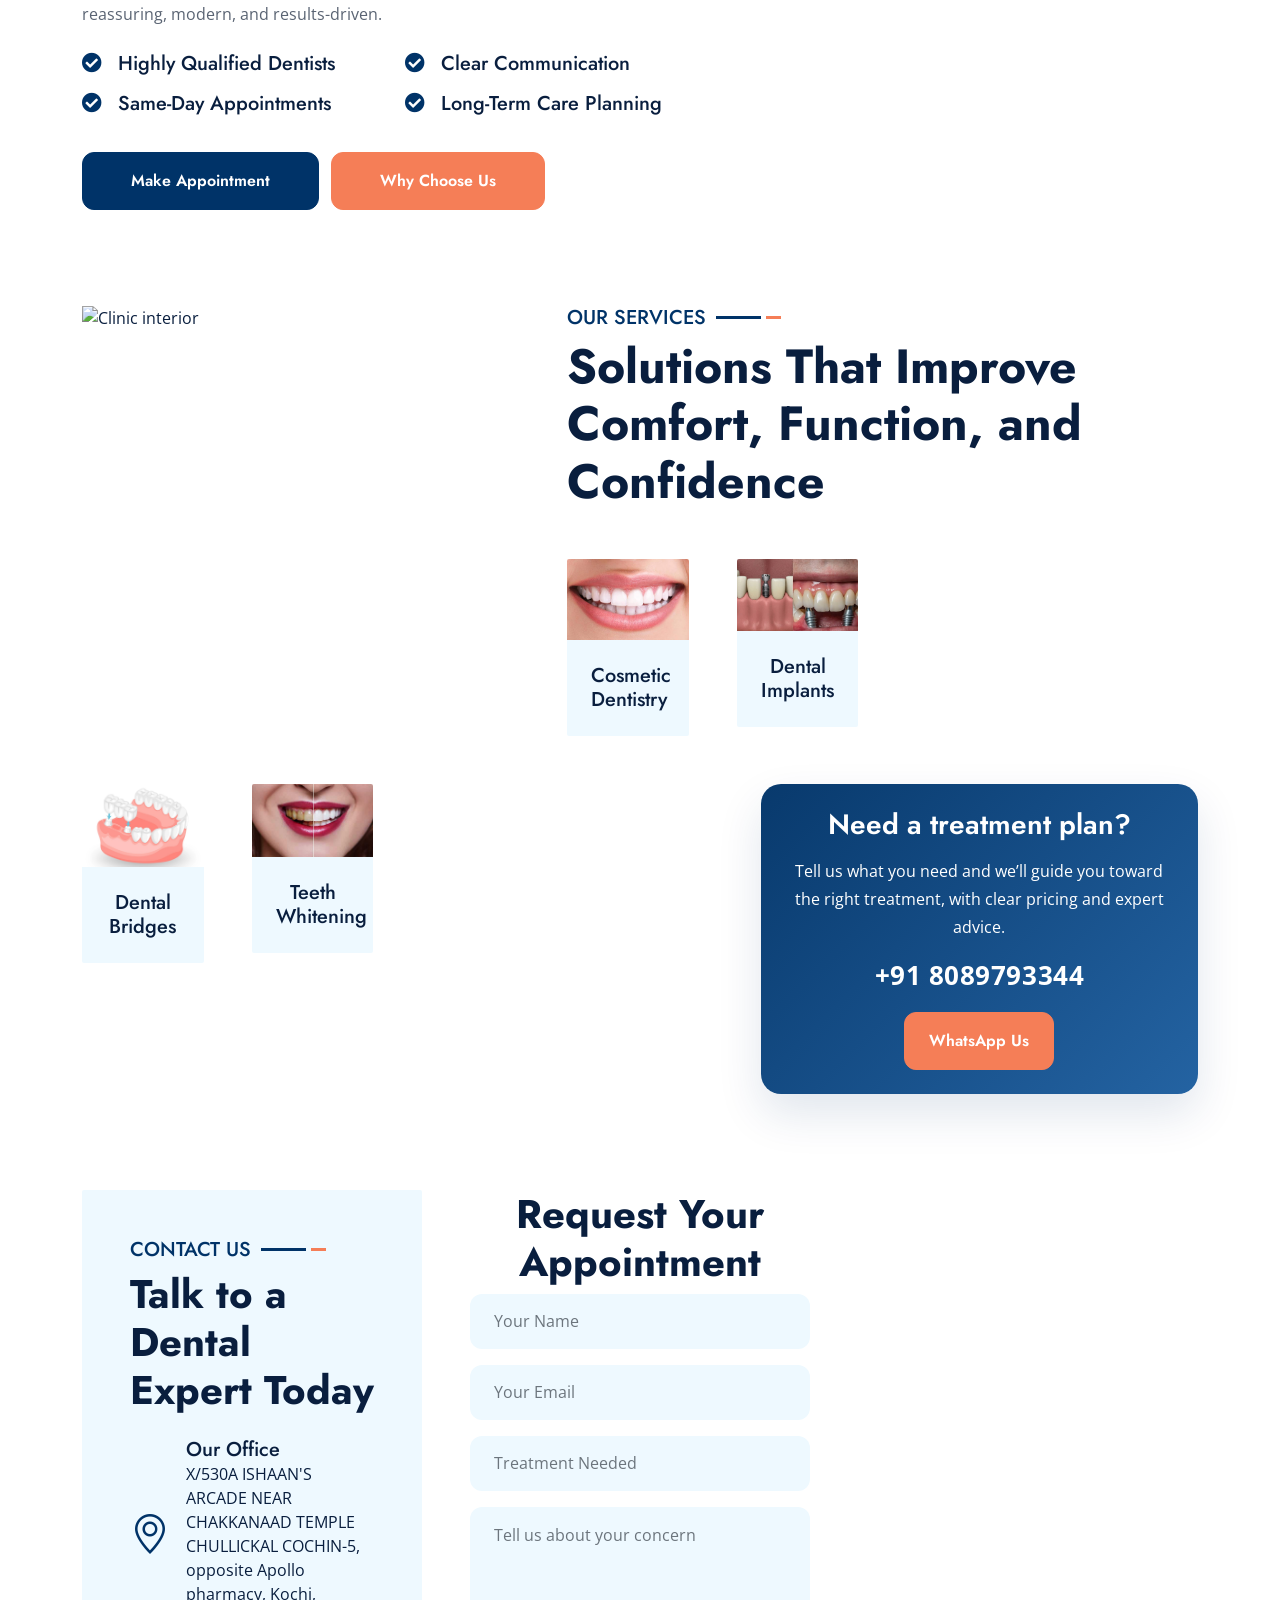
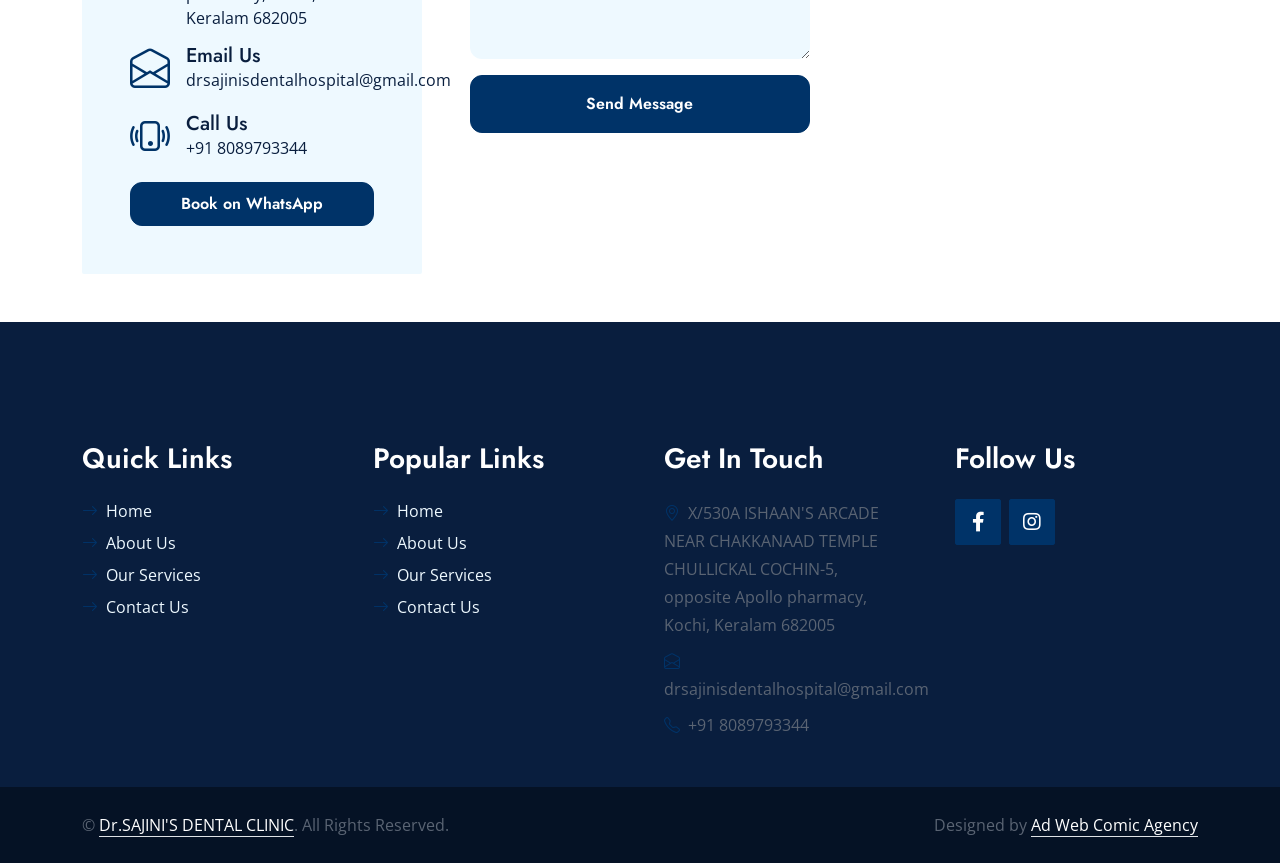
==== commit aa3db216: "Improve conversion-focused UX with stronger CTAs, clearer service messaging, WhatsApp prompts, and m" ====
--- a/about.html
+++ b/about.html
@@ -8,24 +8,13 @@
     <meta content="Free HTML Templates" name="keywords">
     <meta content="Free HTML Templates" name="description">
 
-    <!-- Favicon -->
     <link href="img/favicon.ico" rel="icon">
-
-    <!-- Google Web Fonts -->
     <link rel="preconnect" href="https://fonts.gstatic.com">
-    <link href="https://fonts.googleapis.com/css2?family=Jost:wght@500;600;700&family=Open+Sans:wght@400;600&display=swap" rel="stylesheet"> 
-
-    <!-- Icon Font Stylesheet -->
+    <link href="https://fonts.googleapis.com/css2?family=Jost:wght@500;600;700&family=Open+Sans:wght@400;600&display=swap" rel="stylesheet">
     <link href="https://cdnjs.cloudflare.com/ajax/libs/font-awesome/5.10.0/css/all.min.css" rel="stylesheet">
     <link href="https://cdn.jsdelivr.net/npm/bootstrap-icons@1.4.1/font/bootstrap-icons.css" rel="stylesheet">
-
-    <!-- Libraries Stylesheet -->
     <link href="lib/animate/animate.min.css" rel="stylesheet">
-
-    <!-- Customized Bootstrap Stylesheet -->
     <link href="css/bootstrap.min.css" rel="stylesheet">
-
-    <!-- Template Stylesheet -->
     <link href="css/style.css" rel="stylesheet">
 </head>
 
@@ -46,7 +35,7 @@
         <div class="row gx-0">
             <div class="col-md-6 text-center text-lg-start mb-2 mb-lg-0">
                 <div class="d-inline-flex align-items-center">
-                    <small class="py-2"><i class="far fa-clock text-primary me-2"></i>Opening Hours: Mon - Tues : 6.00 am - 10.00 pm, Sunday Closed </small>
+                    <small class="py-2"><i class="far fa-clock text-primary me-2"></i>Opening Hours: Mon - Tues : 6.00 am - 10.00 pm, Sunday Closed</small>
                 </div>
             </div>
             <div class="col-md-6 text-center text-lg-end">
@@ -66,6 +55,9 @@
         <a href="index.html" class="navbar-brand p-0">
             <h1 class="m-0 text-primary"><i class="fa fa-tooth me-2"></i>Dr.SAJINI'S DENTAL CLINIC</h1>
         </a>
+        <div class="ms-auto d-lg-none me-2">
+            <a href="tel:+918089793344" class="btn btn-primary btn-sm px-3 py-2">Call</a>
+        </div>
         <button class="navbar-toggler" type="button" data-bs-toggle="collapse" data-bs-target="#navbarCollapse" aria-controls="navbarCollapse" aria-expanded="false" aria-label="Toggle navigation">
             <span class="navbar-toggler-icon"></span>
         </button>
@@ -75,6 +67,7 @@
                 <a href="about.html" class="nav-item nav-link">About</a>
                 <a href="service.html" class="nav-item nav-link">Service</a>
                 <a href="contact.html" class="nav-item nav-link">Contact</a>
+                <a href="https://wa.me/918089793344?text=Hi%20Dr.%20Sajini%27s%20Dental%20Clinic%2C%20I%20want%20to%20book%20an%20appointment." class="nav-item nav-link text-primary fw-bold">WhatsApp</a>
             </div>
         </div>
     </nav>
@@ -83,24 +76,30 @@
         <div id="header-carousel" class="carousel slide carousel-fade" data-bs-ride="carousel">
             <div class="carousel-inner">
                 <div class="carousel-item active">
-                    <img class="w-100" src="img/carousel-1.jpg" alt="Image">
+                    <img class="w-100" src="img/carousel-1.jpg" alt="Dental clinic treatment">
                     <div class="carousel-caption d-flex flex-column align-items-center justify-content-center">
                         <div class="p-3" style="max-width: 900px;">
-                            <h5 class="text-white text-uppercase mb-3 animated slideInDown">Keep Your Teeth Healthy</h5>
-                            <h1 class="display-1 text-white mb-md-4 animated zoomIn">Take The Specialized Quality Dental Treatment</h1>
-                            <a href="https://wa.me/918089793344" class="btn btn-primary py-md-3 px-md-5 me-3 animated slideInLeft">Appointment</a>
-                            <a href="contact.html" class="btn btn-secondary py-md-3 px-md-5 animated slideInRight">Contact Us</a>
+                            <h5 class="text-white text-uppercase mb-3 animated slideInDown">Healthy smiles begin here</h5>
+                            <h1 class="display-1 text-white mb-md-4 animated zoomIn">Confident Dental Care for You and Your Family</h1>
+                            <p class="text-white mb-4 d-none d-md-block">From cosmetic dentistry and implants to family dental care, we help you smile with confidence.</p>
+                            <div class="cta-strip">
+                                <a href="https://wa.me/918089793344?text=Hi%20Dr.%20Sajini%27s%20Dental%20Clinic%2C%20I%20want%20to%20book%20an%20appointment." class="btn btn-primary py-md-3 px-md-5 animated slideInLeft">Book Appointment</a>
+                                <a href="contact.html" class="btn btn-secondary py-md-3 px-md-5 animated slideInRight">Get a Quote</a>
+                            </div>
                         </div>
                     </div>
                 </div>
                 <div class="carousel-item">
-                    <img class="w-100" src="img/carousel-2.jpg" alt="Image">
+                    <img class="w-100" src="img/carousel-2.jpg" alt="Dental clinic team">
                     <div class="carousel-caption d-flex flex-column align-items-center justify-content-center">
                         <div class="p-3" style="max-width: 900px;">
-                            <h5 class="text-white text-uppercase mb-3 animated slideInDown">Keep Your Teeth Healthy</h5>
-                            <h1 class="display-1 text-white mb-md-4 animated zoomIn">Take The Specialized Quality Dental Treatment</h1>
-                            <a href="https://wa.me/918089793344" class="btn btn-primary py-md-3 px-md-5 me-3 animated slideInLeft">Appointment</a>
-                            <a href="contact.html" class="btn btn-secondary py-md-3 px-md-5 animated slideInRight">Contact Us</a>
+                            <h5 class="text-white text-uppercase mb-3 animated slideInDown">Advanced, gentle care</h5>
+                            <h1 class="display-1 text-white mb-md-4 animated zoomIn">Same-Day Care That Makes Smiles Feel Better</h1>
+                            <p class="text-white mb-4 d-none d-md-block">Transparent treatment plans, compassionate dentists, and modern technology for every stage of your dental journey.</p>
+                            <div class="cta-strip">
+                                <a href="https://wa.me/918089793344?text=Hi%20Dr.%20Sajini%27s%20Dental%20Clinic%2C%20I%20want%20to%20schedule%20a%20consultation." class="btn btn-primary py-md-3 px-md-5 animated slideInLeft">Schedule Consultation</a>
+                                <a href="service.html" class="btn btn-secondary py-md-3 px-md-5 animated slideInRight">Explore Services</a>
+                            </div>
                         </div>
                     </div>
                 </div>
@@ -116,27 +115,58 @@
         </div>
     </div>
 
+    <div class="container-fluid py-4">
+        <div class="container">
+            <div class="row g-4">
+                <div class="col-md-4">
+                    <div class="feature-box h-100">
+                        <div class="icon-wrap"><i class="fa fa-star"></i></div>
+                        <h4>Expert Dental Team</h4>
+                        <p>Highly skilled professionals dedicated to comfortable, personalized care.</p>
+                    </div>
+                </div>
+                <div class="col-md-4">
+                    <div class="feature-box h-100">
+                        <div class="icon-wrap"><i class="fa fa-clock"></i></div>
+                        <h4>Same-Day Support</h4>
+                        <p>Fast appointments and easy scheduling so you can get treatment without delay.</p>
+                    </div>
+                </div>
+                <div class="col-md-4">
+                    <div class="feature-box h-100">
+                        <div class="icon-wrap"><i class="fa fa-check-circle"></i></div>
+                        <h4>Transparent Pricing</h4>
+                        <p>Clear explanations and honest treatment planning for every smile goal.</p>
+                    </div>
+                </div>
+            </div>
+        </div>
+    </div>
+
     <div class="container-fluid py-5 wow fadeInUp" data-wow-delay="0.1s">
         <div class="container">
             <div class="row g-5 align-items-center">
                 <div class="col-lg-7">
                     <div class="section-title mb-4">
                         <h5 class="position-relative d-inline-block text-primary text-uppercase">About Us</h5>
-                        <h1 class="display-5 mb-0">The Specialized Dental Clinic That You Can Trust</h1>
-                    </div>
-                    <h4 class="text-body fst-italic mb-4">At Dr. Sajini’s Dental Clinic, we believe that everyone deserves a healthy and confident smile.</h4>
-                    <p class="mb-4">At Dr. Sajini’s Dental Clinic, we believe that everyone deserves a healthy and confident smile. We are a team of experienced and compassionate dental professionals dedicated to providing personalized care in a warm and welcoming environment.</p>
+                        <h1 class="display-5 mb-0">The Dental Clinic That Helps You Smile with Confidence</h1>
+                    </div>
+                    <h4 class="text-body fst-italic mb-4">Compassionate care, advanced treatments, and honest guidance for every patient.</h4>
+                    <p class="mb-4">At Dr. Sajini’s Dental Clinic, we believe everybody deserves a healthy, confident smile. Our team is committed to delivering personalized dental care that feels reassuring, modern, and results-driven.</p>
                     <div class="row g-3">
                         <div class="col-sm-6 wow zoomIn" data-wow-delay="0.3s">
-                            <h5 class="mb-3"><i class="fa fa-check-circle text-primary me-3"></i>Highly Qualified and Specialized Dentists</h5>
+                            <h5 class="mb-3"><i class="fa fa-check-circle text-primary me-3"></i>Highly Qualified Dentists</h5>
                             <h5 class="mb-3"><i class="fa fa-check-circle text-primary me-3"></i>Same-Day Appointments</h5>
                         </div>
                         <div class="col-sm-6 wow zoomIn" data-wow-delay="0.6s">
-                            <h5 class="mb-3"><i class="fa fa-check-circle text-primary me-3"></i>Transparent Communication and Cost Clarity</h5>
-                            <h5 class="mb-3"><i class="fa fa-check-circle text-primary me-3"></i>Long-Term, Ethically Planned Care</h5>
-                        </div>
-                    </div>
-                    <a href="https://wa.me/918089793344" class="btn btn-primary py-3 px-5 mt-4 wow zoomIn" data-wow-delay="0.6s">Make Appointment</a>
+                            <h5 class="mb-3"><i class="fa fa-check-circle text-primary me-3"></i>Clear Communication</h5>
+                            <h5 class="mb-3"><i class="fa fa-check-circle text-primary me-3"></i>Long-Term Care Planning</h5>
+                        </div>
+                    </div>
+                    <div class="cta-strip">
+                        <a href="https://wa.me/918089793344?text=Hi%20Dr.%20Sajini%27s%20Dental%20Clinic%2C%20I%20would%20like%20to%20book%20a%20consultation." class="btn btn-primary py-3 px-5">Make Appointment</a>
+                        <a href="about.html" class="btn btn-secondary py-3 px-5">Why Choose Us</a>
+                    </div>
                 </div>
                 <div class="col-lg-5" style="min-height: 500px;">
                     <div class="position-relative h-100">
@@ -158,7 +188,7 @@
                 <div class="col-lg-7">
                     <div class="section-title mb-5">
                         <h5 class="position-relative d-inline-block text-primary text-uppercase">Our Services</h5>
-                        <h1 class="display-5 mb-0">We Offer The Specialized Quality Dental Services</h1>
+                        <h1 class="display-5 mb-0">Solutions That Improve Comfort, Function, and Confidence</h1>
                     </div>
                     <div class="row g-5">
                         <div class="col-md-6 service-item wow zoomIn" data-wow-delay="0.6s">
@@ -201,11 +231,12 @@
                         </div>
                     </div>
                 </div>
-                <div class="col-lg-5 service-item wow zoomIn" data-wow-delay="0.9s">
-                    <div class="position-relative bg-primary rounded h-100 d-flex flex-column align-items-center justify-content-center text-center p-4">
-                        <h3 class="text-white mb-3">Make Appointment</h3>
-                        <p class="text-white mb-3">Schedule your appointment with us today. Our friendly team is here to provide you with quality dental care and help you maintain a healthy, beautiful smile.</p>
-                        <h2 class="text-white mb-0">+91 8089793344</h2>
+                <div class="col-lg-5 wow zoomIn" data-wow-delay="0.9s">
+                    <div class="cta-panel h-100 d-flex flex-column align-items-center justify-content-center text-center p-4">
+                        <h3 class="text-white mb-3">Need a treatment plan?</h3>
+                        <p class="text-white mb-3">Tell us what you need and we’ll guide you toward the right treatment, with clear pricing and expert advice.</p>
+                        <div class="cta-number mb-3">+91 8089793344</div>
+                        <a href="https://wa.me/918089793344?text=Hi%20Dr.%20Sajini%27s%20Dental%20Clinic%2C%20I%20want%20to%20discuss%20my%20dental%20treatment%20options." class="btn btn-primary px-4 py-3">WhatsApp Us</a>
                     </div>
                 </div>
             </div>
@@ -219,7 +250,7 @@
                     <div class="bg-light rounded h-100 p-5">
                         <div class="section-title">
                             <h5 class="position-relative d-inline-block text-primary text-uppercase">Contact Us</h5>
-                            <h1 class="display-6 mb-4">Feel Free To Contact Us</h1>
+                            <h1 class="display-6 mb-4">Talk to a Dental Expert Today</h1>
                         </div>
                         <div class="d-flex align-items-center mb-2">
                             <i class="bi bi-geo-alt fs-1 text-primary me-3"></i>
@@ -235,17 +266,18 @@
                                 <span>drsajinisdentalhospital@gmail.com</span>
                             </div>
                         </div>
-                        <div class="d-flex align-items-center">
+                        <div class="d-flex align-items-center mb-3">
                             <i class="bi bi-phone-vibrate fs-1 text-primary me-3"></i>
                             <div class="text-start">
                                 <h5 class="mb-0">Call Us</h5>
                                 <span>+91 8089793344</span>
                             </div>
                         </div>
+                        <a href="https://wa.me/918089793344?text=Hi%20Dr.%20Sajini%27s%20Dental%20Clinic%2C%20I%20would%20like%20to%20enquire%20about%20dental%20services." class="btn btn-primary w-100">Book on WhatsApp</a>
                     </div>
                 </div>
                 <div class="col-xl-4 col-lg-6 wow slideInUp" data-wow-delay="0.3s">
-                    <h1 class="text-center">Schedule Your Dental Appointment Today</h1>
+                    <h1 class="text-center">Request Your Appointment</h1>
                     <form id="whatsappForm">
                         <div class="row g-3">
                             <div class="col-12">
@@ -255,10 +287,10 @@
                                 <input type="email" id="email" class="form-control border-0 bg-light px-4" placeholder="Your Email" style="height: 55px;" required>
                             </div>
                             <div class="col-12">
-                                <input type="text" id="subject" class="form-control border-0 bg-light px-4" placeholder="Subject" style="height: 55px;" required>
-                            </div>
-                            <div class="col-12">
-                                <textarea id="message" class="form-control border-0 bg-light px-4 py-3" rows="5" placeholder="Message" required></textarea>
+                                <input type="text" id="subject" class="form-control border-0 bg-light px-4" placeholder="Treatment Needed" style="height: 55px;" required>
+                            </div>
+                            <div class="col-12">
+                                <textarea id="message" class="form-control border-0 bg-light px-4 py-3" rows="5" placeholder="Tell us about your concern" required></textarea>
                             </div>
                             <div class="col-12">
                                 <button class="btn btn-primary w-100 py-3" type="submit">Send Message</button>
@@ -268,16 +300,13 @@
                     <script>
                     document.getElementById("whatsappForm").addEventListener("submit", function(event) {
                         event.preventDefault();
-
                         var name = document.getElementById("name").value;
                         var email = document.getElementById("email").value;
                         var subject = document.getElementById("subject").value;
                         var message = document.getElementById("message").value;
-
                         var whatsappNumber = "918089793344";
-                        var whatsappMessage = "New Contact Form Enquiry\n\nName: " + name + "\nEmail: " + email + "\nSubject: " + subject + "\nMessage: " + message;
+                        var whatsappMessage = "New Enquiry\n\nName: " + name + "\nEmail: " + email + "\nTreatment Needed: " + subject + "\nConcern: " + message;
                         var whatsappURL = "https://wa.me/" + whatsappNumber + "?text=" + encodeURIComponent(whatsappMessage);
-
                         window.open(whatsappURL, "_blank");
                     });
                     </script>
@@ -339,6 +368,16 @@
         </div>
     </div>
 
+    <div class="mobile-cta-bar d-lg-none">
+        <div class="d-grid">
+            <a href="tel:+918089793344" class="btn btn-primary">Call Now</a>
+            <a href="https://wa.me/918089793344?text=Hi%20Dr.%20Sajini%27s%20Dental%20Clinic%2C%20I%20want%20to%20book%20an%20appointment." class="btn btn-secondary">WhatsApp</a>
+        </div>
+    </div>
+    <div class="floating-whatsapp d-none d-lg-flex">
+        <a href="https://wa.me/918089793344?text=Hi%20Dr.%20Sajini%27s%20Dental%20Clinic%2C%20I%20want%20to%20book%20an%20appointment." aria-label="WhatsApp us"><i class="fab fa-whatsapp"></i></a>
+    </div>
+
     <a href="#" class="btn btn-lg btn-primary btn-lg-square rounded back-to-top" aria-label="Back to top"><i class="bi bi-arrow-up"></i></a>
 
     <script src="https://code.jquery.com/jquery-3.4.1.min.js"></script>
--- a/css/style.css
+++ b/css/style.css
@@ -4,9 +4,13 @@
     --secondary: #F57E57;
     --light: #EEF9FF;
     --dark: #091E3E;
-    --muted: #6c757d;
     --white: #ffffff;
-    --shadow: 0 18px 40px rgba(9, 30, 62, 0.12);
+    --text-soft: #5a6473;
+    --shadow-soft: 0 20px 45px rgba(0, 51, 104, 0.12);
+}
+
+* {
+    box-sizing: border-box;
 }
 
 html {
@@ -16,29 +20,30 @@
 body {
     font-family: 'Open Sans', sans-serif;
     color: var(--dark);
-    background: #fff;
-    line-height: 1.6;
-}
-
-img {
+    background: var(--white);
+    overflow-x: hidden;
+}
+
+img,
+svg,
+iframe,
+video,
+object,
+embed {
     max-width: 100%;
     display: block;
 }
 
-a {
-    text-decoration: none;
-}
-
-h1,
-h2,
-h3,
-h4,
-h5,
-h6,
-.font-weight-bold,
-.font-weight-semi-bold,
-.font-weight-medium {
-    font-family: 'Jost', sans-serif;
+img {
+    height: auto;
+}
+
+a,
+button,
+input,
+textarea,
+select {
+    -webkit-tap-highlight-color: transparent;
 }
 
 h1,
@@ -60,20 +65,25 @@
 }
 
 p {
-    margin-bottom: 1rem;
+    color: var(--text-soft);
+    line-height: 1.75;
 }
 
 .btn {
     font-family: 'Jost', sans-serif;
     font-weight: 600;
-    transition: all .3s ease-in-out;
-    border-radius: 999px;
-    padding: 0.9rem 1.6rem;
-    min-width: 160px;
+    transition: .3s ease-in-out;
+    min-height: 44px;
     display: inline-flex;
     align-items: center;
     justify-content: center;
-    gap: 0.5rem;
+    gap: .6rem;
+    border-radius: 12px;
+    box-shadow: none;
+}
+
+.btn:hover {
+    transform: translateY(-1px);
 }
 
 .btn-primary,
@@ -84,35 +94,31 @@
 .btn-primary {
     background: var(--primary);
     border-color: var(--primary);
-    box-shadow: none;
+}
+
+.btn-primary:hover {
+    background: var(--secondary);
+    border-color: var(--secondary);
 }
 
 .btn-secondary {
     background: var(--secondary);
     border-color: var(--secondary);
-    box-shadow: none;
-}
-
-.btn-primary:hover {
-    background: #002754;
-    border-color: #002754;
-    transform: translateY(-1px);
 }
 
 .btn-secondary:hover {
-    background: #e96f49;
-    border-color: #e96f49;
-    transform: translateY(-1px);
+    background: var(--primary);
+    border-color: var(--primary);
 }
 
 .btn-square {
-    width: 40px;
-    height: 40px;
+    width: 36px;
+    height: 36px;
 }
 
 .btn-sm-square {
-    width: 32px;
-    height: 32px;
+    width: 28px;
+    height: 28px;
 }
 
 .btn-lg-square {
@@ -144,13 +150,9 @@
 .back-to-top {
     position: fixed;
     display: none;
-    right: 20px;
-    bottom: 20px;
+    right: 45px;
+    bottom: 45px;
     z-index: 99;
-    width: 48px;
-    height: 48px;
-    border-radius: 50%;
-    box-shadow: var(--shadow);
 }
 
 .top-shape::before {
@@ -165,33 +167,22 @@
 }
 
 .navbar {
-    padding-top: 1rem;
-    padding-bottom: 1rem;
-    transition: all .3s ease;
-}
-
-.navbar-brand {
-    max-width: 100%;
-}
-
-.navbar-brand h1 {
-    font-size: clamp(1.15rem, 2vw, 2rem);
-    line-height: 1.2;
-    white-space: normal;
+    position: relative;
+    z-index: 15;
 }
 
 .navbar-light .navbar-nav .nav-link {
     font-family: 'Jost', sans-serif;
-    padding: 14px 15px;
-    font-size: 1.05rem;
+    padding: 35px 15px;
+    font-size: 18px;
     color: var(--dark);
     outline: none;
-    transition: .3s;
-    font-weight: 500;
+    transition: .3s ease;
+    font-weight: 600;
 }
 
 .sticky-top.navbar-light .navbar-nav .nav-link {
-    padding: 12px 15px;
+    padding: 20px 15px;
 }
 
 .navbar-light .navbar-nav .nav-link:hover,
@@ -200,31 +191,40 @@
 }
 
 .navbar-toggler {
-    border: 0;
-    padding: 0.4rem 0.5rem;
+    min-width: 44px;
+    min-height: 44px;
+    padding: .5rem .75rem;
+    border: 1px solid rgba(0, 51, 104, 0.2);
+    border-radius: 10px;
 }
 
 .navbar-toggler:focus {
     box-shadow: none;
 }
 
-.navbar-toggler-icon {
-    width: 1.4rem;
-    height: 1.4rem;
-}
-
-.carousel {
-    overflow: hidden;
-}
-
-.carousel-item {
-    min-height: 540px;
-}
-
-.carousel-item img {
-    height: 100%;
-    min-height: 540px;
-    object-fit: cover;
+.navbar-brand {
+    max-width: 100%;
+}
+
+.navbar-brand h1 {
+    line-height: 1.2;
+    font-size: clamp(1.1rem, 2vw, 2.1rem);
+    word-break: break-word;
+}
+
+.navbar-brand h1 i {
+    font-size: 0.9em;
+}
+
+.cta-strip {
+    display: flex;
+    flex-wrap: wrap;
+    gap: .75rem;
+    margin-top: 1.25rem;
+}
+
+.cta-strip .btn {
+    min-width: 170px;
 }
 
 .carousel-caption {
@@ -232,50 +232,24 @@
     left: 0;
     right: 0;
     bottom: 0;
-    background: rgba(9, 30, 62, .72);
+    background: rgba(9, 30, 62, .82);
     z-index: 1;
-    display: flex;
-    align-items: center;
-    justify-content: center;
     padding: 1.5rem;
 }
 
-.carousel-caption > div {
+.carousel-caption .p-3 {
     max-width: 900px;
-    padding: 1.5rem;
-}
-
-.carousel-caption h5 {
-    letter-spacing: 0.08em;
-}
-
-.carousel-caption h1 {
-    line-height: 1.1;
 }
 
 .carousel-control-prev,
 .carousel-control-next {
     width: 10%;
-    z-index: 2;
 }
 
 .carousel-control-prev-icon,
 .carousel-control-next-icon {
-    width: 2.5rem;
-    height: 2.5rem;
-    border-radius: 999px;
-    background-color: rgba(255,255,255,0.2);
-    backdrop-filter: blur(2px);
-}
-
-.section-title {
-    margin-bottom: 2rem;
-}
-
-.section-title h5 {
-    position: relative;
-    display: inline-block;
-    padding-right: 0.75rem;
+    width: 3rem;
+    height: 3rem;
 }
 
 .section-title h5::before {
@@ -303,17 +277,6 @@
     background-size: cover;
 }
 
-.service-item {
-    height: 100%;
-}
-
-.service-item > div,
-.service-item .h-100,
-.service-item .bg-light {
-    height: 100%;
-    box-shadow: 0 10px 25px rgba(9, 30, 62, 0.08);
-}
-
 .service-item img,
 .service-item .bg-light,
 .service-item .bg-light h5,
@@ -322,82 +285,139 @@
 }
 
 .service-item:hover img {
-    transform: scale(1.05);
-}
-
-.service-item .overflow-hidden img {
-    height: 240px;
-    object-fit: cover;
-}
-
-.service-item .position-relative.bg-light {
-    border-radius: 0 0 1rem 1rem;
-}
-
-.team-item .team-text::after,
-.service-item .bg-light::after {
-    position: absolute;
-    content: "";
-    top: 50%;
+    transform: scale(1.08);
+}
+
+.feature-box,
+.trust-card,
+.cta-panel,
+.service-card {
+    background: var(--white);
+    border: 1px solid rgba(0, 51, 104, 0.08);
+    box-shadow: var(--shadow-soft);
+    border-radius: 20px;
+}
+
+.feature-box,
+.trust-card,
+.cta-panel {
+    padding: 1.5rem;
+}
+
+.feature-box .icon-wrap {
+    width: 56px;
+    height: 56px;
+    border-radius: 16px;
+    display: inline-flex;
+    align-items: center;
+    justify-content: center;
+    background: rgba(0, 51, 104, 0.08);
+    color: var(--primary);
+    font-size: 1.4rem;
+    margin-bottom: .85rem;
+}
+
+.feature-box h4,
+.trust-card h4,
+.cta-panel h3 {
+    color: var(--dark);
+}
+
+.cta-panel {
+    background: linear-gradient(135deg, rgba(0, 51, 104, 0.97), rgba(12, 82, 152, 0.9));
+    border: none;
+}
+
+.cta-panel h3,
+.cta-panel p,
+.cta-panel .btn {
+    color: var(--white);
+}
+
+.cta-panel .btn {
+    background: var(--secondary);
+    border-color: var(--secondary);
+}
+
+.cta-panel .btn:hover {
+    background: var(--white);
+    color: var(--primary);
+    border-color: var(--white);
+}
+
+.cta-panel .cta-number {
+    font-size: clamp(1.5rem, 2vw, 2.4rem);
+    font-weight: 700;
+    color: var(--white);
+    letter-spacing: 0.02em;
+}
+
+.mobile-cta-bar {
+    position: fixed;
+    left: 0;
+    right: 0;
     bottom: 0;
-    left: 15px;
-    right: 15px;
-    border-radius:100px / 15px;
-    box-shadow: 0 0 15px rgba(0, 0, 0, .7);
-    opacity: 0;
-    transition: .5s;
-    z-index: -1;
-}
-
-.team-item:hover .team-text::after,
-.service-item:hover .bg-light::after {
-    opacity: 1;
-}
-
-.contact-card,
-.bg-light.rounded.h-100.p-5 {
-    box-shadow: 0 10px 30px rgba(9, 30, 62, 0.06);
-}
-
-form .form-control {
-    border: 1px solid rgba(9, 30, 62, 0.08);
-    border-radius: 14px;
-    background: #f8fbff;
-    transition: border-color .2s ease, box-shadow .2s ease;
-}
-
-form .form-control:focus {
-    border-color: rgba(0, 51, 104, 0.5);
-    box-shadow: 0 0 0 0.25rem rgba(0, 51, 104, 0.09);
-    background: #fff;
-}
-
-iframe {
-    min-height: 350px;
-    border: 0;
-    border-radius: 18px;
-}
-
-.footer-link,
-.text-light {
-    transition: opacity .2s ease, transform .2s ease;
-}
-
-.footer-link:hover,
-.text-light:hover {
-    opacity: 1;
-    transform: translateX(2px);
-}
-
-@media (max-width: 1199.98px) {
-    .navbar-light .navbar-nav .nav-link {
-        padding-left: 10px;
-        padding-right: 10px;
-    }
-
-    .carousel-caption h1 {
-        font-size: clamp(2.3rem, 5vw, 4rem);
-    }
+    z-index: 999;
+    display: none;
+    background: rgba(255,255,255,0.96);
+    backdrop-filter: blur(8px);
+    border-top: 1px solid rgba(0, 51, 104, 0.1);
+    padding: .75rem 1rem;
+    box-shadow: 0 -10px 25px rgba(0, 0, 0, 0.08);
+}
+
+.mobile-cta-bar .d-grid {
+    display: grid;
+    grid-template-columns: 1fr 1fr;
+    gap: .75rem;
+}
+
+.mobile-cta-bar .btn {
+    width: 100%;
+    border-radius: 12px;
+}
+
+.floating-whatsapp {
+    position: fixed;
+    right: 1rem;
+    bottom: 5.5rem;
+    z-index: 998;
+    display: flex;
+    align-items: center;
+    justify-content: center;
+}
+
+.floating-whatsapp a {
+    width: 58px;
+    height: 58px;
+    border-radius: 50%;
+    display: inline-flex;
+    align-items: center;
+    justify-content: center;
+    background: #25D366;
+    color: var(--white);
+    font-size: 1.8rem;
+    box-shadow: 0 16px 30px rgba(37, 211, 102, 0.28);
+}
+
+.form-control,
+.form-select {
+    min-height: 52px;
+    font-size: 1rem;
+    border-radius: 12px;
+    border: 1px solid rgba(0, 51, 104, 0.12);
+}
+
+textarea.form-control {
+    min-height: 120px;
+}
+
+#whatsappForm .btn,
+.navbar-nav .nav-item a,
+.footer a,
+.btn-primary,
+.btn-secondary {
+    min-height: 44px;
 }
 
 @media (max-width: 991.98px) {
@@ -406,115 +426,105 @@
         padding: 10px 0;
     }
 
+    .nav-item {
+        width: 100%;
+    }
+
     .navbar-collapse {
-        padding-top: 1rem;
+        border-top: 1px solid rgba(9, 30, 62, .08);
+        margin-top: .75rem;
+        padding-top: .75rem;
     }
 
     .navbar-nav {
-        gap: 0.35rem;
-    }
-
-    .carousel-item,
-    .carousel-item img {
-        min-height: 460px;
-    }
-
-    .container-fluid.py-5,
-    .container-fluid .container {
-        padding-left: 1rem;
-        padding-right: 1rem;
+        width: 100%;
+    }
+
+    .navbar-nav .nav-link {
+        font-size: 1rem;
+    }
+
+    .back-to-top {
+        right: 1rem;
+        bottom: 1rem;
+    }
+
+    .mobile-cta-bar {
+        display: block;
+    }
+
+    .floating-whatsapp {
+        bottom: 6.1rem;
+        right: .85rem;
     }
 }
 
 @media (max-width: 767.98px) {
-    .top-shape {
+    .container,
+    .container-fluid {
+        padding-left: 15px !important;
+        padding-right: 15px !important;
+    }
+
+    .navbar {
+        padding-left: 1rem !important;
+        padding-right: 1rem !important;
+    }
+
+    .navbar-brand {
+        max-width: calc(100% - 62px);
+    }
+
+    .navbar-brand h1 {
+        white-space: normal;
+        font-size: clamp(1rem, 4vw, 1.4rem);
+    }
+
+    .top-shape::before {
         display: none;
-    }
-
-    .navbar-brand {
-        width: 100%;
-    }
-
-    .navbar-brand h1 {
-        max-width: 85%;
-        font-size: 1.1rem;
     }
 
     .carousel-caption {
         padding: 1rem;
     }
 
-    .carousel-caption > div {
+    .carousel-caption .p-3 {
         max-width: 100%;
-        padding: 0.5rem;
     }
 
     .carousel-caption h5 {
         font-size: 0.8rem;
-        margin-bottom: 0.5rem !important;
+        margin-bottom: .5rem !important;
+        letter-spacing: .06em;
     }
 
     .carousel-caption h1 {
         font-size: clamp(2rem, 8vw, 3rem);
-        margin-bottom: 1rem !important;
-    }
-
-    .btn {
-        min-width: auto;
+        margin-bottom: .75rem !important;
+    }
+
+    .carousel-caption .d-flex {
+        display: flex !important;
+        flex-direction: column !important;
+        align-items: center;
+        gap: .75rem;
+    }
+
+    .carousel-caption .btn {
         width: 100%;
-        margin-bottom: 0.75rem;
+        max-width: 220px;
+        margin: 0 !important;
     }
 
     .carousel-control-prev,
     .carousel-control-next {
-        width: 14%;
-    }
-
-    .section-title h1,
-    .display-5,
-    .display-6,
-    .display-3 {
-        font-size: clamp(1.75rem, 7vw, 2.6rem) !important;
-    }
-
-    .service-item .overflow-hidden img {
-        height: 220px;
-    }
-
-    .bg-light.rounded.h-100.p-5,
-    .bg-primary.rounded.h-100.p-4 {
-        padding: 1.5rem !important;
-    }
-
-    iframe {
-        min-height: 280px;
-    }
-
-    .back-to-top {
-        right: 14px;
-        bottom: 14px;
-    }
-}
-
-@media (max-width: 575.98px) {
-    .container,
-    .container-fluid > .container {
-        padding-left: 0.85rem;
-        padding-right: 0.85rem;
-    }
-
-    .navbar {
-        padding-top: 0.75rem;
-        padding-bottom: 0.75rem;
-    }
-
-    .navbar-brand h1 {
-        font-size: 1rem;
-    }
-
-    .carousel-item,
-    .carousel-item img {
-        min-height: 380px;
+        width: 12%;
+    }
+
+    .carousel-control-prev-icon,
+    .carousel-control-next-icon {
+        width: 2.25rem;
+        height: 2.25rem;
     }
 
     .section-title h5::before,
@@ -522,30 +532,212 @@
         display: none;
     }
 
-    .service-item .text-center.p-4,
-    .p-4 {
+    .display-1,
+    .display-3,
+    .display-5,
+    .display-6,
+    h1,
+    h2,
+    h3,
+    h4,
+    h5,
+    h6 {
+        word-break: break-word;
+        overflow-wrap: break-word;
+    }
+
+    .display-1 {
+        font-size: clamp(2.25rem, 9vw, 4rem) !important;
+    }
+
+    .display-3 {
+        font-size: clamp(2rem, 7vw, 3rem) !important;
+    }
+
+    .display-5 {
+        font-size: clamp(1.8rem, 6vw, 2.5rem) !important;
+    }
+
+    .display-6 {
+        font-size: clamp(1.5rem, 5vw, 2rem) !important;
+    }
+
+    .hero-header {
+        padding-top: 2.5rem !important;
+        padding-bottom: 2.5rem !important;
+    }
+
+    .hero-header .row {
+        margin: 0;
+    }
+
+    .service-item {
+        width: 100%;
+    }
+
+    .service-item img {
+        height: 220px !important;
+    }
+
+    .service-item .text-center p-4,
+    .service-item .position-relative.bg-light {
         padding: 1rem !important;
     }
 
-    .contact-card .d-flex.align-items-center {
-        align-items: flex-start !important;
-    }
-
-    .contact-card .d-flex.align-items-center i {
-        font-size: 1.5rem !important;
-        margin-right: 0.75rem !important;
-    }
-
-    .footer .row.g-5 > [class*='col-'] {
-        margin-bottom: 1rem;
+    .service-item h5,
+    .service-item .m-0 {
+        font-size: 1rem;
+        line-height: 1.5;
+    }
+
+    .bg-light.rounded.h-100.p-5,
+    .bg-primary.rounded.h-100.d-flex.flex-column {
+        padding: 1.5rem !important;
+    }
+
+    .cta-strip {
+        flex-direction: column;
+        align-items: stretch;
+    }
+
+    .cta-strip .btn {
+        width: 100%;
+    }
+
+    iframe {
+        min-height: 300px !important;
+    }
+
+    .footer .col-lg-3,
+    .footer .col-md-6 {
+        width: 100%;
+        max-width: 100%;
+    }
+
+    .footer .row {
+        --bs-gutter-y: 1rem;
+    }
+
+    .footer a,
+    .footer p,
+    .footer span {
+        font-size: 0.96rem;
+        word-break: break-word;
+    }
+
+    .footer .d-flex {
+        flex-wrap: wrap;
+    }
+
+    .footer .btn {
+        margin-bottom: .5rem;
+    }
+
+    .back-to-top {
+        width: 46px;
+        height: 46px;
+        border-radius: 999px;
+    }
+}
+
+@media (max-width: 480px) {
+    body {
+        font-size: 15px;
+    }
+
+    .navbar-brand h1 {
+        font-size: 1rem;
+    }
+
+    .navbar-toggler {
+        padding: .35rem .5rem;
+    }
+
+    .btn,
+    .form-control,
+    .form-select,
+    input,
+    textarea,
+    button {
+        min-height: 44px;
+    }
+
+    .carousel-caption h1 {
+        font-size: clamp(1.7rem, 8vw, 2.5rem);
+    }
+
+    .carousel-caption .btn {
+        max-width: 100%;
+    }
+
+    .section-title {
+        margin-bottom: 1.5rem !important;
+    }
+
+    .container-fluid.py-5,
+    .container-fluid.py-5.wow.fadeInUp {
+        padding-top: 3rem !important;
+        padding-bottom: 3rem !important;
+    }
+
+    .row.g-5,
+    .row.g-4 {
+        --bs-gutter-y: 1rem;
+    }
+}
+
+@media (min-width: 481px) and (max-width: 768px) {
+    .service-item {
+        width: 50%;
+        flex: 0 0 50%;
+        max-width: 50%;
+    }
+
+    .navbar-brand h1 {
+        font-size: clamp(1.1rem, 2.5vw, 1.8rem);
+    }
+}
+
+@media (min-width: 769px) and (max-width: 1024px) {
+    .navbar-brand h1 {
+        font-size: clamp(1.2rem, 2vw, 1.8rem);
+    }
+
+    .carousel-caption h1 {
+        font-size: clamp(2.8rem, 4vw, 4rem);
+    }
+
+    .service-item {
+        width: 50%;
+        flex: 0 0 50%;
+        max-width: 50%;
+    }
+}
+
+@media (min-width: 1025px) {
+    .service-item {
+        width: 25%;
+        flex: 0 0 25%;
+        max-width: 25%;
     }
 }
 
 @media (prefers-reduced-motion: reduce) {
-    *, *::before, *::after {
+    html {
+        scroll-behavior: auto;
+    }
+
+    *,
+    *::before,
+    *::after {
         animation-duration: 0.01ms !important;
         animation-iteration-count: 1 !important;
         transition-duration: 0.01ms !important;
-        scroll-behavior: auto !important;
-    }
-}
+    }
+}
+
+@media (max-width: 991.98px) {
+    .d-none.d-lg-block {
+        display: none !important;
+    }
+}
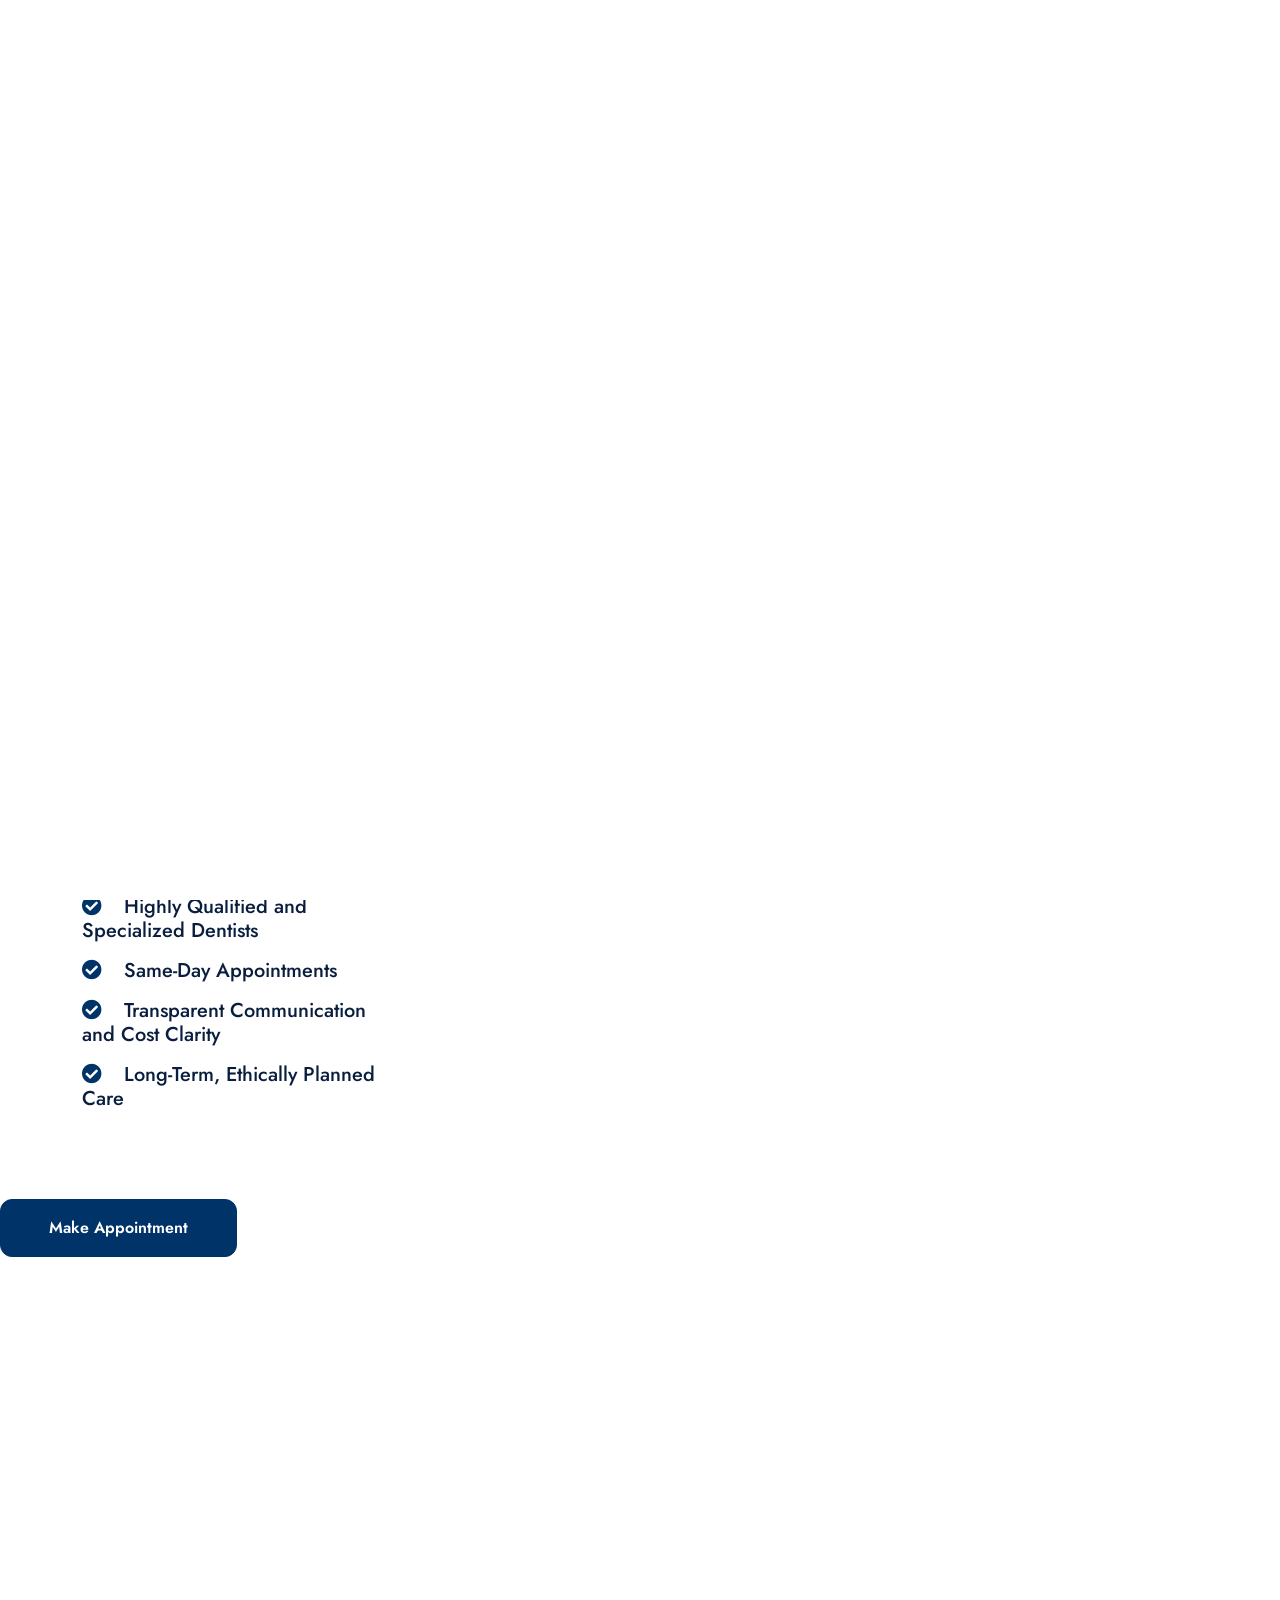
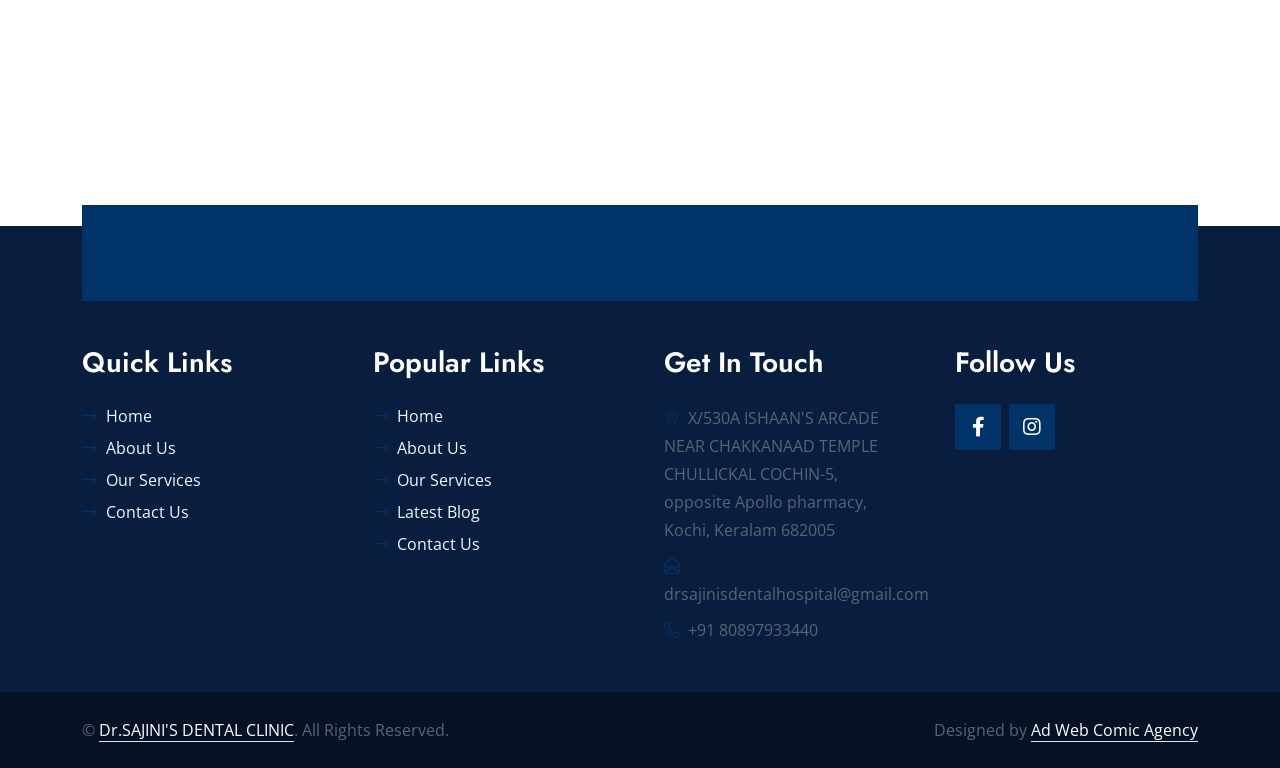
==== commit c4728f2d: "Add files via upload" ====
--- a/about.html
+++ b/about.html
@@ -1,391 +1,241 @@
-<!DOCTYPE html>
-<html lang="en">
-
-<head>
-    <meta charset="utf-8">
-    <title>Dr.SAJINI'S DENTAL CLINIC</title>
-    <meta content="width=device-width, initial-scale=1.0" name="viewport">
-    <meta content="Free HTML Templates" name="keywords">
-    <meta content="Free HTML Templates" name="description">
-
-    <link href="img/favicon.ico" rel="icon">
-    <link rel="preconnect" href="https://fonts.gstatic.com">
-    <link href="https://fonts.googleapis.com/css2?family=Jost:wght@500;600;700&family=Open+Sans:wght@400;600&display=swap" rel="stylesheet">
-    <link href="https://cdnjs.cloudflare.com/ajax/libs/font-awesome/5.10.0/css/all.min.css" rel="stylesheet">
-    <link href="https://cdn.jsdelivr.net/npm/bootstrap-icons@1.4.1/font/bootstrap-icons.css" rel="stylesheet">
-    <link href="lib/animate/animate.min.css" rel="stylesheet">
-    <link href="css/bootstrap.min.css" rel="stylesheet">
-    <link href="css/style.css" rel="stylesheet">
-</head>
-
-<body>
-    <div id="spinner" class="show bg-white position-fixed translate-middle w-100 vh-100 top-50 start-50 d-flex align-items-center justify-content-center">
-        <div class="spinner-grow text-primary m-1" role="status">
-            <span class="sr-only">Loading...</span>
-        </div>
-        <div class="spinner-grow text-dark m-1" role="status">
-            <span class="sr-only">Loading...</span>
-        </div>
-        <div class="spinner-grow text-secondary m-1" role="status">
-            <span class="sr-only">Loading...</span>
-        </div>
-    </div>
-
-    <div class="container-fluid bg-light ps-5 pe-0 d-none d-lg-block">
-        <div class="row gx-0">
-            <div class="col-md-6 text-center text-lg-start mb-2 mb-lg-0">
-                <div class="d-inline-flex align-items-center">
-                    <small class="py-2"><i class="far fa-clock text-primary me-2"></i>Opening Hours: Mon - Tues : 6.00 am - 10.00 pm, Sunday Closed</small>
-                </div>
-            </div>
-            <div class="col-md-6 text-center text-lg-end">
-                <div class="position-relative d-inline-flex align-items-center bg-primary text-white top-shape px-5">
-                    <div class="me-3 pe-3 border-end py-2">
-                        <p class="m-0"><i class="fa fa-envelope-open me-2"></i>drsajinisdentalhospital@gmail.com</p>
-                    </div>
-                    <div class="py-2">
-                        <p class="m-0"><i class="fa fa-phone-alt me-2"></i>+91 8089793344</p>
-                    </div>
-                </div>
-            </div>
-        </div>
-    </div>
-
-    <nav class="navbar navbar-expand-lg bg-white navbar-light shadow-sm px-5 py-3 py-lg-0">
-        <a href="index.html" class="navbar-brand p-0">
-            <h1 class="m-0 text-primary"><i class="fa fa-tooth me-2"></i>Dr.SAJINI'S DENTAL CLINIC</h1>
-        </a>
-        <div class="ms-auto d-lg-none me-2">
-            <a href="tel:+918089793344" class="btn btn-primary btn-sm px-3 py-2">Call</a>
-        </div>
-        <button class="navbar-toggler" type="button" data-bs-toggle="collapse" data-bs-target="#navbarCollapse" aria-controls="navbarCollapse" aria-expanded="false" aria-label="Toggle navigation">
-            <span class="navbar-toggler-icon"></span>
-        </button>
-        <div class="collapse navbar-collapse" id="navbarCollapse">
-            <div class="navbar-nav ms-auto py-0">
-                <a href="index.html" class="nav-item nav-link active">Home</a>
-                <a href="about.html" class="nav-item nav-link">About</a>
-                <a href="service.html" class="nav-item nav-link">Service</a>
-                <a href="contact.html" class="nav-item nav-link">Contact</a>
-                <a href="https://wa.me/918089793344?text=Hi%20Dr.%20Sajini%27s%20Dental%20Clinic%2C%20I%20want%20to%20book%20an%20appointment." class="nav-item nav-link text-primary fw-bold">WhatsApp</a>
-            </div>
-        </div>
-    </nav>
-
-    <div class="container-fluid p-0 mb-5">
-        <div id="header-carousel" class="carousel slide carousel-fade" data-bs-ride="carousel">
-            <div class="carousel-inner">
-                <div class="carousel-item active">
-                    <img class="w-100" src="img/carousel-1.jpg" alt="Dental clinic treatment">
-                    <div class="carousel-caption d-flex flex-column align-items-center justify-content-center">
-                        <div class="p-3" style="max-width: 900px;">
-                            <h5 class="text-white text-uppercase mb-3 animated slideInDown">Healthy smiles begin here</h5>
-                            <h1 class="display-1 text-white mb-md-4 animated zoomIn">Confident Dental Care for You and Your Family</h1>
-                            <p class="text-white mb-4 d-none d-md-block">From cosmetic dentistry and implants to family dental care, we help you smile with confidence.</p>
-                            <div class="cta-strip">
-                                <a href="https://wa.me/918089793344?text=Hi%20Dr.%20Sajini%27s%20Dental%20Clinic%2C%20I%20want%20to%20book%20an%20appointment." class="btn btn-primary py-md-3 px-md-5 animated slideInLeft">Book Appointment</a>
-                                <a href="contact.html" class="btn btn-secondary py-md-3 px-md-5 animated slideInRight">Get a Quote</a>
-                            </div>
-                        </div>
-                    </div>
-                </div>
-                <div class="carousel-item">
-                    <img class="w-100" src="img/carousel-2.jpg" alt="Dental clinic team">
-                    <div class="carousel-caption d-flex flex-column align-items-center justify-content-center">
-                        <div class="p-3" style="max-width: 900px;">
-                            <h5 class="text-white text-uppercase mb-3 animated slideInDown">Advanced, gentle care</h5>
-                            <h1 class="display-1 text-white mb-md-4 animated zoomIn">Same-Day Care That Makes Smiles Feel Better</h1>
-                            <p class="text-white mb-4 d-none d-md-block">Transparent treatment plans, compassionate dentists, and modern technology for every stage of your dental journey.</p>
-                            <div class="cta-strip">
-                                <a href="https://wa.me/918089793344?text=Hi%20Dr.%20Sajini%27s%20Dental%20Clinic%2C%20I%20want%20to%20schedule%20a%20consultation." class="btn btn-primary py-md-3 px-md-5 animated slideInLeft">Schedule Consultation</a>
-                                <a href="service.html" class="btn btn-secondary py-md-3 px-md-5 animated slideInRight">Explore Services</a>
-                            </div>
-                        </div>
-                    </div>
-                </div>
-            </div>
-            <button class="carousel-control-prev" type="button" data-bs-target="#header-carousel" data-bs-slide="prev">
-                <span class="carousel-control-prev-icon" aria-hidden="true"></span>
-                <span class="visually-hidden">Previous</span>
-            </button>
-            <button class="carousel-control-next" type="button" data-bs-target="#header-carousel" data-bs-slide="next">
-                <span class="carousel-control-next-icon" aria-hidden="true"></span>
-                <span class="visually-hidden">Next</span>
-            </button>
-        </div>
-    </div>
-
-    <div class="container-fluid py-4">
-        <div class="container">
-            <div class="row g-4">
-                <div class="col-md-4">
-                    <div class="feature-box h-100">
-                        <div class="icon-wrap"><i class="fa fa-star"></i></div>
-                        <h4>Expert Dental Team</h4>
-                        <p>Highly skilled professionals dedicated to comfortable, personalized care.</p>
-                    </div>
-                </div>
-                <div class="col-md-4">
-                    <div class="feature-box h-100">
-                        <div class="icon-wrap"><i class="fa fa-clock"></i></div>
-                        <h4>Same-Day Support</h4>
-                        <p>Fast appointments and easy scheduling so you can get treatment without delay.</p>
-                    </div>
-                </div>
-                <div class="col-md-4">
-                    <div class="feature-box h-100">
-                        <div class="icon-wrap"><i class="fa fa-check-circle"></i></div>
-                        <h4>Transparent Pricing</h4>
-                        <p>Clear explanations and honest treatment planning for every smile goal.</p>
-                    </div>
-                </div>
-            </div>
-        </div>
-    </div>
-
-    <div class="container-fluid py-5 wow fadeInUp" data-wow-delay="0.1s">
-        <div class="container">
-            <div class="row g-5 align-items-center">
-                <div class="col-lg-7">
-                    <div class="section-title mb-4">
-                        <h5 class="position-relative d-inline-block text-primary text-uppercase">About Us</h5>
-                        <h1 class="display-5 mb-0">The Dental Clinic That Helps You Smile with Confidence</h1>
-                    </div>
-                    <h4 class="text-body fst-italic mb-4">Compassionate care, advanced treatments, and honest guidance for every patient.</h4>
-                    <p class="mb-4">At Dr. Sajini’s Dental Clinic, we believe everybody deserves a healthy, confident smile. Our team is committed to delivering personalized dental care that feels reassuring, modern, and results-driven.</p>
-                    <div class="row g-3">
-                        <div class="col-sm-6 wow zoomIn" data-wow-delay="0.3s">
-                            <h5 class="mb-3"><i class="fa fa-check-circle text-primary me-3"></i>Highly Qualified Dentists</h5>
-                            <h5 class="mb-3"><i class="fa fa-check-circle text-primary me-3"></i>Same-Day Appointments</h5>
-                        </div>
-                        <div class="col-sm-6 wow zoomIn" data-wow-delay="0.6s">
-                            <h5 class="mb-3"><i class="fa fa-check-circle text-primary me-3"></i>Clear Communication</h5>
-                            <h5 class="mb-3"><i class="fa fa-check-circle text-primary me-3"></i>Long-Term Care Planning</h5>
-                        </div>
-                    </div>
-                    <div class="cta-strip">
-                        <a href="https://wa.me/918089793344?text=Hi%20Dr.%20Sajini%27s%20Dental%20Clinic%2C%20I%20would%20like%20to%20book%20a%20consultation." class="btn btn-primary py-3 px-5">Make Appointment</a>
-                        <a href="about.html" class="btn btn-secondary py-3 px-5">Why Choose Us</a>
-                    </div>
-                </div>
-                <div class="col-lg-5" style="min-height: 500px;">
-                    <div class="position-relative h-100">
-                        <img class="position-absolute w-100 h-100 rounded wow zoomIn" data-wow-delay="0.9s" src="img/about.jpg" style="object-fit: cover;" alt="Clinic team portrait">
-                    </div>
-                </div>
-            </div>
-        </div>
-    </div>
-
-    <div class="container-fluid py-5 wow fadeInUp" data-wow-delay="0.1s">
-        <div class="container">
-            <div class="row g-5 mb-5">
-                <div class="col-lg-5 wow zoomIn" data-wow-delay="0.3s" style="min-height: 400px;">
-                    <div class="h-100 position-relative">
-                        <img class="position-absolute w-100 h-100" src="img/about.jpg" style="object-fit: cover;" alt="Clinic interior">
-                    </div>
-                </div>
-                <div class="col-lg-7">
-                    <div class="section-title mb-5">
-                        <h5 class="position-relative d-inline-block text-primary text-uppercase">Our Services</h5>
-                        <h1 class="display-5 mb-0">Solutions That Improve Comfort, Function, and Confidence</h1>
-                    </div>
-                    <div class="row g-5">
-                        <div class="col-md-6 service-item wow zoomIn" data-wow-delay="0.6s">
-                            <div class="rounded-top overflow-hidden">
-                                <img class="img-fluid" src="img/Cosmeticdentistry.jpg" alt="Cosmetic Dentistry">
-                            </div>
-                            <div class="position-relative bg-light rounded-bottom text-center p-4">
-                                <h5 class="m-0">Cosmetic Dentistry</h5>
-                            </div>
-                        </div>
-                        <div class="col-md-6 service-item wow zoomIn" data-wow-delay="0.9s">
-                            <div class="rounded-top overflow-hidden">
-                                <img class="img-fluid" src="img/Dentalimplants.jpg" alt="Dental Implants">
-                            </div>
-                            <div class="position-relative bg-light rounded-bottom text-center p-4">
-                                <h5 class="m-0">Dental Implants</h5>
-                            </div>
-                        </div>
-                    </div>
-                </div>
-            </div>
-            <div class="row g-5 wow fadeInUp" data-wow-delay="0.1s">
-                <div class="col-lg-7">
-                    <div class="row g-5">
-                        <div class="col-md-6 service-item wow zoomIn" data-wow-delay="0.3s">
-                            <div class="rounded-top overflow-hidden">
-                                <img class="img-fluid" src="img/service-3.jpg" alt="Dental Bridges">
-                            </div>
-                            <div class="position-relative bg-light rounded-bottom text-center p-4">
-                                <h5 class="m-0">Dental Bridges</h5>
-                            </div>
-                        </div>
-                        <div class="col-md-6 service-item wow zoomIn" data-wow-delay="0.6s">
-                            <div class="rounded-top overflow-hidden">
-                                <img class="img-fluid" src="img/service-4.jpg" alt="Teeth Whitening">
-                            </div>
-                            <div class="position-relative bg-light rounded-bottom text-center p-4">
-                                <h5 class="m-0">Teeth Whitening</h5>
-                            </div>
-                        </div>
-                    </div>
-                </div>
-                <div class="col-lg-5 wow zoomIn" data-wow-delay="0.9s">
-                    <div class="cta-panel h-100 d-flex flex-column align-items-center justify-content-center text-center p-4">
-                        <h3 class="text-white mb-3">Need a treatment plan?</h3>
-                        <p class="text-white mb-3">Tell us what you need and we’ll guide you toward the right treatment, with clear pricing and expert advice.</p>
-                        <div class="cta-number mb-3">+91 8089793344</div>
-                        <a href="https://wa.me/918089793344?text=Hi%20Dr.%20Sajini%27s%20Dental%20Clinic%2C%20I%20want%20to%20discuss%20my%20dental%20treatment%20options." class="btn btn-primary px-4 py-3">WhatsApp Us</a>
-                    </div>
-                </div>
-            </div>
-        </div>
-    </div>
-
-    <div class="container-fluid py-5">
-        <div class="container">
-            <div class="row g-5">
-                <div class="col-xl-4 col-lg-6 wow slideInUp" data-wow-delay="0.1s">
-                    <div class="bg-light rounded h-100 p-5">
-                        <div class="section-title">
-                            <h5 class="position-relative d-inline-block text-primary text-uppercase">Contact Us</h5>
-                            <h1 class="display-6 mb-4">Talk to a Dental Expert Today</h1>
-                        </div>
-                        <div class="d-flex align-items-center mb-2">
-                            <i class="bi bi-geo-alt fs-1 text-primary me-3"></i>
-                            <div class="text-start">
-                                <h5 class="mb-0">Our Office</h5>
-                                <span>X/530A ISHAAN'S ARCADE NEAR CHAKKANAAD TEMPLE CHULLICKAL COCHIN-5, opposite Apollo pharmacy, Kochi, Keralam 682005</span>
-                            </div>
-                        </div>
-                        <div class="d-flex align-items-center mb-2">
-                            <i class="bi bi-envelope-open fs-1 text-primary me-3"></i>
-                            <div class="text-start">
-                                <h5 class="mb-0">Email Us</h5>
-                                <span>drsajinisdentalhospital@gmail.com</span>
-                            </div>
-                        </div>
-                        <div class="d-flex align-items-center mb-3">
-                            <i class="bi bi-phone-vibrate fs-1 text-primary me-3"></i>
-                            <div class="text-start">
-                                <h5 class="mb-0">Call Us</h5>
-                                <span>+91 8089793344</span>
-                            </div>
-                        </div>
-                        <a href="https://wa.me/918089793344?text=Hi%20Dr.%20Sajini%27s%20Dental%20Clinic%2C%20I%20would%20like%20to%20enquire%20about%20dental%20services." class="btn btn-primary w-100">Book on WhatsApp</a>
-                    </div>
-                </div>
-                <div class="col-xl-4 col-lg-6 wow slideInUp" data-wow-delay="0.3s">
-                    <h1 class="text-center">Request Your Appointment</h1>
-                    <form id="whatsappForm">
-                        <div class="row g-3">
-                            <div class="col-12">
-                                <input type="text" id="name" class="form-control border-0 bg-light px-4" placeholder="Your Name" style="height: 55px;" required>
-                            </div>
-                            <div class="col-12">
-                                <input type="email" id="email" class="form-control border-0 bg-light px-4" placeholder="Your Email" style="height: 55px;" required>
-                            </div>
-                            <div class="col-12">
-                                <input type="text" id="subject" class="form-control border-0 bg-light px-4" placeholder="Treatment Needed" style="height: 55px;" required>
-                            </div>
-                            <div class="col-12">
-                                <textarea id="message" class="form-control border-0 bg-light px-4 py-3" rows="5" placeholder="Tell us about your concern" required></textarea>
-                            </div>
-                            <div class="col-12">
-                                <button class="btn btn-primary w-100 py-3" type="submit">Send Message</button>
-                            </div>
-                        </div>
-                    </form>
-                    <script>
-                    document.getElementById("whatsappForm").addEventListener("submit", function(event) {
-                        event.preventDefault();
-                        var name = document.getElementById("name").value;
-                        var email = document.getElementById("email").value;
-                        var subject = document.getElementById("subject").value;
-                        var message = document.getElementById("message").value;
-                        var whatsappNumber = "918089793344";
-                        var whatsappMessage = "New Enquiry\n\nName: " + name + "\nEmail: " + email + "\nTreatment Needed: " + subject + "\nConcern: " + message;
-                        var whatsappURL = "https://wa.me/" + whatsappNumber + "?text=" + encodeURIComponent(whatsappMessage);
-                        window.open(whatsappURL, "_blank");
-                    });
-                    </script>
-                </div>
-                <div class="col-xl-4 col-lg-12 wow slideInUp" data-wow-delay="0.6s">
-                    <iframe class="position-relative rounded w-100 h-100" src="https://www.google.com/maps/embed?pb=!1m18!1m12!1m3!1d3929.902380021764!2d76.25585079999999!3d9.942079999999999!2m3!1f0!2f0!3f0!3m2!1i1024!2i768!4f13.1!3m3!1m2!1s0x3b080fe46ba6272d%3A0xc2f77d0e2b5d1f1d!2sDr.%20Sajini%27s%20Dental%20Clinic!5e0!3m2!1sen!2sin!4v1712041578976!5m2!1sen!2sin" frameborder="0" style="min-height: 400px; border:0;" allowfullscreen="" aria-hidden="false" tabindex="0"></iframe>
-                </div>
-            </div>
-        </div>
-    </div>
-
-    <div class="container-fluid bg-dark text-light py-5 wow fadeInUp" data-wow-delay="0.3s" style="margin-top: 0;">
-        <div class="container pt-5">
-            <div class="row g-5 pt-4">
-                <div class="col-lg-3 col-md-6">
-                    <h3 class="text-white mb-4">Quick Links</h3>
-                    <div class="d-flex flex-column justify-content-start">
-                        <a class="text-light mb-2" href="index.html"><i class="bi bi-arrow-right text-primary me-2"></i>Home</a>
-                        <a class="text-light mb-2" href="about.html"><i class="bi bi-arrow-right text-primary me-2"></i>About Us</a>
-                        <a class="text-light mb-2" href="service.html"><i class="bi bi-arrow-right text-primary me-2"></i>Our Services</a>
-                        <a class="text-light" href="contact.html"><i class="bi bi-arrow-right text-primary me-2"></i>Contact Us</a>
-                    </div>
-                </div>
-                <div class="col-lg-3 col-md-6">
-                    <h3 class="text-white mb-4">Popular Links</h3>
-                    <div class="d-flex flex-column justify-content-start">
-                        <a class="text-light mb-2" href="index.html"><i class="bi bi-arrow-right text-primary me-2"></i>Home</a>
-                        <a class="text-light mb-2" href="about.html"><i class="bi bi-arrow-right text-primary me-2"></i>About Us</a>
-                        <a class="text-light mb-2" href="service.html"><i class="bi bi-arrow-right text-primary me-2"></i>Our Services</a>
-                        <a class="text-light" href="contact.html"><i class="bi bi-arrow-right text-primary me-2"></i>Contact Us</a>
-                    </div>
-                </div>
-                <div class="col-lg-3 col-md-6">
-                    <h3 class="text-white mb-4">Get In Touch</h3>
-                    <p class="mb-2"><i class="bi bi-geo-alt text-primary me-2"></i>X/530A ISHAAN'S ARCADE NEAR CHAKKANAAD TEMPLE CHULLICKAL COCHIN-5, opposite Apollo pharmacy, Kochi, Keralam 682005</p>
-                    <p class="mb-2"><i class="bi bi-envelope-open text-primary me-2"></i>drsajinisdentalhospital@gmail.com</p>
-                    <p class="mb-0"><i class="bi bi-telephone text-primary me-2"></i>+91 8089793344</p>
-                </div>
-                <div class="col-lg-3 col-md-6">
-                    <h3 class="text-white mb-4">Follow Us</h3>
-                    <div class="d-flex">
-                        <a class="btn btn-lg btn-primary btn-lg-square rounded me-2" href="https://www.facebook.com/share/p/1PBkSRDroV/" aria-label="Facebook"><i class="fab fa-facebook-f fw-normal"></i></a>
-                        <a class="btn btn-lg btn-primary btn-lg-square rounded" href="https://www.instagram.com/dr_sajinis_dentalclinic" aria-label="Instagram"><i class="fab fa-instagram fw-normal"></i></a>
-                    </div>
-                </div>
-            </div>
-        </div>
-    </div>
-    <div class="container-fluid text-light py-4" style="background: #051225;">
-        <div class="container">
-            <div class="row g-0">
-                <div class="col-md-6 text-center text-md-start">
-                    <p class="mb-md-0">&copy; <a class="text-white border-bottom" href="#">Dr.SAJINI'S DENTAL CLINIC</a>. All Rights Reserved.</p>
-                </div>
-                <div class="col-md-6 text-center text-md-end">
-                    <p class="mb-0">Designed by <a class="text-white border-bottom" href="https://adwebcomicagency.vercel.app/">Ad Web Comic Agency</a></p>
-                </div>
-            </div>
-        </div>
-    </div>
-
-    <div class="mobile-cta-bar d-lg-none">
-        <div class="d-grid">
-            <a href="tel:+918089793344" class="btn btn-primary">Call Now</a>
-            <a href="https://wa.me/918089793344?text=Hi%20Dr.%20Sajini%27s%20Dental%20Clinic%2C%20I%20want%20to%20book%20an%20appointment." class="btn btn-secondary">WhatsApp</a>
-        </div>
-    </div>
-    <div class="floating-whatsapp d-none d-lg-flex">
-        <a href="https://wa.me/918089793344?text=Hi%20Dr.%20Sajini%27s%20Dental%20Clinic%2C%20I%20want%20to%20book%20an%20appointment." aria-label="WhatsApp us"><i class="fab fa-whatsapp"></i></a>
-    </div>
-
-    <a href="#" class="btn btn-lg btn-primary btn-lg-square rounded back-to-top" aria-label="Back to top"><i class="bi bi-arrow-up"></i></a>
-
-    <script src="https://code.jquery.com/jquery-3.4.1.min.js"></script>
-    <script src="https://cdn.jsdelivr.net/npm/bootstrap@5.0.0/dist/js/bootstrap.bundle.min.js"></script>
-    <script src="lib/wow/wow.min.js"></script>
-    <script src="lib/easing/easing.min.js"></script>
-    <script src="lib/waypoints/waypoints.min.js"></script>
-    <script src="js/main.js"></script>
-</body>
-
-</html>
+<!DOCTYPE html>
+<html lang="en">
+
+<head>
+    <meta charset="utf-8">
+    <title>Dr.SAJINI'S DENTAL CLINIC - Dental Clinic </title>
+    <meta content="width=device-width, initial-scale=1.0" name="viewport">
+    <meta content="Free HTML Templates" name="keywords">
+    <meta content="Free HTML Templates" name="description">
+
+    <!-- Favicon -->
+    <link href="img/favicon.ico" rel="icon">
+
+    <!-- Google Web Fonts -->
+    <link rel="preconnect" href="https://fonts.gstatic.com">
+    <link href="https://fonts.googleapis.com/css2?family=Jost:wght@500;600;700&family=Open+Sans:wght@400;600&display=swap" rel="stylesheet"> 
+
+    <!-- Icon Font Stylesheet -->
+    <link href="https://cdnjs.cloudflare.com/ajax/libs/font-awesome/5.10.0/css/all.min.css" rel="stylesheet">
+    <link href="https://cdn.jsdelivr.net/npm/bootstrap-icons@1.4.1/font/bootstrap-icons.css" rel="stylesheet">
+
+    <!-- Libraries Stylesheet -->
+    <link href="lib/animate/animate.min.css" rel="stylesheet">
+
+    <!-- Customized Bootstrap Stylesheet -->
+    <link href="css/bootstrap.min.css" rel="stylesheet">
+
+    <!-- Template Stylesheet -->
+    <link href="css/style.css" rel="stylesheet">
+</head>
+
+<body>
+    <!-- Spinner Start -->
+    <div id="spinner" class="show bg-white position-fixed translate-middle w-100 vh-100 top-50 start-50 d-flex align-items-center justify-content-center">
+        <div class="spinner-grow text-primary m-1" role="status">
+            <span class="sr-only">Loading...</span>
+        </div>
+        <div class="spinner-grow text-dark m-1" role="status">
+            <span class="sr-only">Loading...</span>
+        </div>
+        <div class="spinner-grow text-secondary m-1" role="status">
+            <span class="sr-only">Loading...</span>
+        </div>
+    </div>
+    <!-- Spinner End -->
+
+
+    <!-- Topbar Start -->
+    <div class="container-fluid bg-light ps-5 pe-0 d-none d-lg-block">
+        <div class="row gx-0">
+            <div class="col-md-6 text-center text-lg-start mb-2 mb-lg-0">
+                <div class="d-inline-flex align-items-center">
+                    <small class="py-2"><i class="far fa-clock text-primary me-2"></i>Opening Hours: Mon - Tues : 6.00 am - 10.00 pm, Sunday Closed </small>
+                </div>
+            </div>
+            <div class="col-md-6 text-center text-lg-end">
+                <div class="position-relative d-inline-flex align-items-center bg-primary text-white top-shape px-5">
+                    <div class="me-3 pe-3 border-end py-2">
+                        <p class="m-0"><i class="fa fa-envelope-open me-2"></i>drsajinisdentalhospital@gmail.com</p>
+                    </div>
+                    <div class="py-2">
+                        <p class="m-0"><i class="fa fa-phone-alt me-2"></i>+91 8089793344</p>
+                    </div>
+                </div>
+            </div>
+        </div>
+    </div>
+    <!-- Topbar End -->
+
+
+    <!-- Navbar Start -->
+    <nav class="navbar navbar-expand-lg bg-white navbar-light shadow-sm px-5 py-3 py-lg-0">
+        <a href="index.html" class="navbar-brand p-0">
+            <h1 class="m-0 text-primary"><i class="fa fa-tooth me-2"></i>Dr.SAJINI'S DENTAL CLINIC</h1>
+        </a>
+        <button class="navbar-toggler" type="button" data-bs-toggle="collapse" data-bs-target="#navbarCollapse">
+            <span class="navbar-toggler-icon"></span>
+        </button>
+        <div class="collapse navbar-collapse" id="navbarCollapse">
+            <div class="navbar-nav ms-auto py-0">
+                <a href="index.html" class="nav-item nav-link">Home</a>
+                <a href="about.html" class="nav-item nav-link active">About</a>
+                <a href="service.html" class="nav-item nav-link">Service</a>
+                   
+                <a href="contact.html" class="nav-item nav-link">Contact</a>
+            </div>
+               
+        </div>
+    </nav>
+    <!-- Navbar End -->
+
+
+    <!-- Hero Start -->
+    <div class="container-fluid bg-primary py-5 hero-header mb-5">
+        <div class="row py-3">
+            <div class="col-12 text-center">
+                <h1 class="display-3 text-white animated zoomIn">About Us</h1>
+                <a href="" class="h4 text-white">Home</a>
+                <i class="far fa-circle text-white px-2"></i>
+                <a href="" class="h4 text-white">About</a>
+            </div>
+        </div>
+    </div>
+    <!-- Hero End -->
+
+
+    <!-- About Start -->
+    <div class="container-fluid py-5 wow fadeInUp" data-wow-delay="0.1s">
+        <div class="container">
+            <div class="row g-5">
+                <div class="col-lg-7">
+                    <div class="section-title mb-4">
+                        <h5 class="position-relative d-inline-block text-primary text-uppercase">About Us</h5>
+                        <h1 class="display-5 mb-0">The   Best Dental Clinic That You Can Trust</h1>
+                    </div>
+                    <h4 class="text-body fst-italic mb-4">At Dr. Sajini’s Dental Clinic, we believe that everyone deserves a healthy and confident smile</h4>
+                    <p class="mb-4">At Dr. Sajini’s Dental Clinic, we believe that everyone deserves a healthy and confident smile. We are a team of experienced and compassionate dental professionals dedicated to providing exceptional care in a warm, welcoming environment. Our mission is to help you achieve and maintain a beautiful, healthy smile for life.</p>
+                      <div class="col-sm-6 wow zoomIn" data-wow-delay="0.3s">
+        <h5 class="mb-3">
+            <i class="fa fa-check-circle text-primary me-3"></i>
+            Highly Qualified and Specialized Dentists
+        </h5>
+        <h5 class="mb-3">
+            <i class="fa fa-check-circle text-primary me-3"></i>
+            Same-Day Appointments
+        </h5>
+    </div>
+
+    <div class="col-sm-6 wow zoomIn" data-wow-delay="0.6s">
+        <h5 class="mb-3">
+            <i class="fa fa-check-circle text-primary me-3"></i>
+            Transparent Communication and Cost Clarity
+        </h5>
+        <h5 class="mb-3">
+            <i class="fa fa-check-circle text-primary me-3"></i>
+            Long-Term, Ethically Planned Care
+        </h5>
+    </div>
+</div>
+                </div>
+                    </div>
+                    </div>
+                    <a href="https://wa.me/918089793344" class="btn btn-primary py-3 px-5 mt-4 wow zoomIn" data-wow-delay="0.6s">Make Appointment</a>
+                </div>
+                <div class="col-lg-5" style="min-height: 500px;">
+                    <div class="position-relative h-100">
+                        <img class="position-absolute w-100 h-100 rounded wow zoomIn" data-wow-delay="0.9s" src="img/about.jpg" style="object-fit: cover;">
+                    </div>
+                </div>
+            </div>
+        </div>
+    </div>
+    <!-- About End -->
+    
+<!-- Newsletter Start -->
+<div class="container-fluid position-relative pt-5 wow fadeInUp" data-wow-delay="0.1s" style="z-index: 1;">
+    <div class="container">
+        <div class="bg-primary p-5">
+          
+        </div>
+    </div>
+</div>
+<!-- Newsletter End -->
+    
+    
+
+    <!-- Footer Start -->
+    <div class="container-fluid bg-dark text-light py-5 wow fadeInUp" data-wow-delay="0.3s" style="margin-top: -75px;">
+        <div class="container pt-5">
+            <div class="row g-5 pt-4">
+                <div class="col-lg-3 col-md-6">
+                    <h3 class="text-white mb-4">Quick Links</h3>
+                    <div class="d-flex flex-column justify-content-start">
+                        <a class="text-light mb-2" href="#"><i class="bi bi-arrow-right text-primary me-2"></i>Home</a>
+                        <a class="text-light mb-2" href="#"><i class="bi bi-arrow-right text-primary me-2"></i>About Us</a>
+                        <a class="text-light mb-2" href="#"><i class="bi bi-arrow-right text-primary me-2"></i>Our Services</a>
+                       
+                        <a class="text-light" href="#"><i class="bi bi-arrow-right text-primary me-2"></i>Contact Us</a>
+                    </div>  
+                </div>
+                <div class="col-lg-3 col-md-6">
+                    <h3 class="text-white mb-4">Popular Links</h3>
+                    <div class="d-flex flex-column justify-content-start">
+                        <a class="text-light mb-2" href="#"><i class="bi bi-arrow-right text-primary me-2"></i>Home</a>
+                        <a class="text-light mb-2" href="#"><i class="bi bi-arrow-right text-primary me-2"></i>About Us</a>
+                        <a class="text-light mb-2" href="#"><i class="bi bi-arrow-right text-primary me-2"></i>Our Services</a>
+                        <a class="text-light mb-2" href="#"><i class="bi bi-arrow-right text-primary me-2"></i>Latest Blog</a>
+                        <a class="text-light" href="#"><i class="bi bi-arrow-right text-primary me-2"></i>Contact Us</a>
+                    </div>
+                </div>
+                <div class="col-lg-3 col-md-6">
+                    <h3 class="text-white mb-4">Get In Touch</h3>
+                    <p class="mb-2"><i class="bi bi-geo-alt text-primary me-2"></i>X/530A ISHAAN'S ARCADE NEAR CHAKKANAAD TEMPLE CHULLICKAL COCHIN-5, opposite Apollo pharmacy, Kochi, Keralam 682005</p>
+                    <p class="mb-2"><i class="bi bi-envelope-open text-primary me-2"></i>drsajinisdentalhospital@gmail.com</p>
+                    <p class="mb-0"><i class="bi bi-telephone text-primary me-2"></i>+91 80897933440</p>
+                </div>
+                <div class="col-lg-3 col-md-6">
+                    <h3 class="text-white mb-4">Follow Us</h3>
+                    <div class="d-flex">
+                             
+                        <a class="btn btn-lg btn-primary btn-lg-square rounded me-2" href="https://www.facebook.com/share/p/1PBkSRDroV/"><i class="fab fa-facebook-f fw-normal"></i></a>
+                                   
+                        <a class="btn btn-lg btn-primary btn-lg-square rounded" href="https://www.instagram.com/dr_sajinis_dentalclinic"><i class="fab fa-instagram fw-normal"></i></a>
+                    </div>
+                </div>
+            </div>
+        </div>
+    </div>
+    <div class="container-fluid text-light py-4" style="background: #051225;">
+        <div class="container">
+            <div class="row g-0">
+                <div class="col-md-6 text-center text-md-start">
+                    <p class="mb-md-0">&copy; <a class="text-white border-bottom" href="#">Dr.SAJINI'S DENTAL CLINIC</a>. All Rights Reserved.</p>
+                </div>
+                <div class="col-md-6 text-center text-md-end">
+                    <!--/*** The author’s attribution link below must remain intact on your website. ***/-->
+                    <!--/*** If you wish to remove this credit link, please purchase the Pro Version from https://adwebcomicagency.vercel.app/ . ***/-->
+                    <p class="mb-0">Designed by <a class="text-white border-bottom" href="https://adwebcomicagency.vercel.app/">Ad Web Comic Agency</a></p>
+                </div>
+            </div>
+        </div>
+    </div>
+    <!-- Footer End -->
+
+
+    <!-- Back to Top -->
+    <a href="#" class="btn btn-lg btn-primary btn-lg-square rounded back-to-top"><i class="bi bi-arrow-up"></i></a>
+
+
+    <!-- JavaScript Libraries -->
+    <script src="https://code.jquery.com/jquery-3.4.1.min.js"></script>
+    <script src="https://cdn.jsdelivr.net/npm/bootstrap@5.0.0/dist/js/bootstrap.bundle.min.js"></script>
+    <script src="lib/wow/wow.min.js"></script>
+    <script src="lib/easing/easing.min.js"></script>
+    <script src="lib/waypoints/waypoints.min.js"></script>
+
+    <!-- Template Javascript -->
+    <script src="js/main.js"></script>
+</body>
+
+</html>
